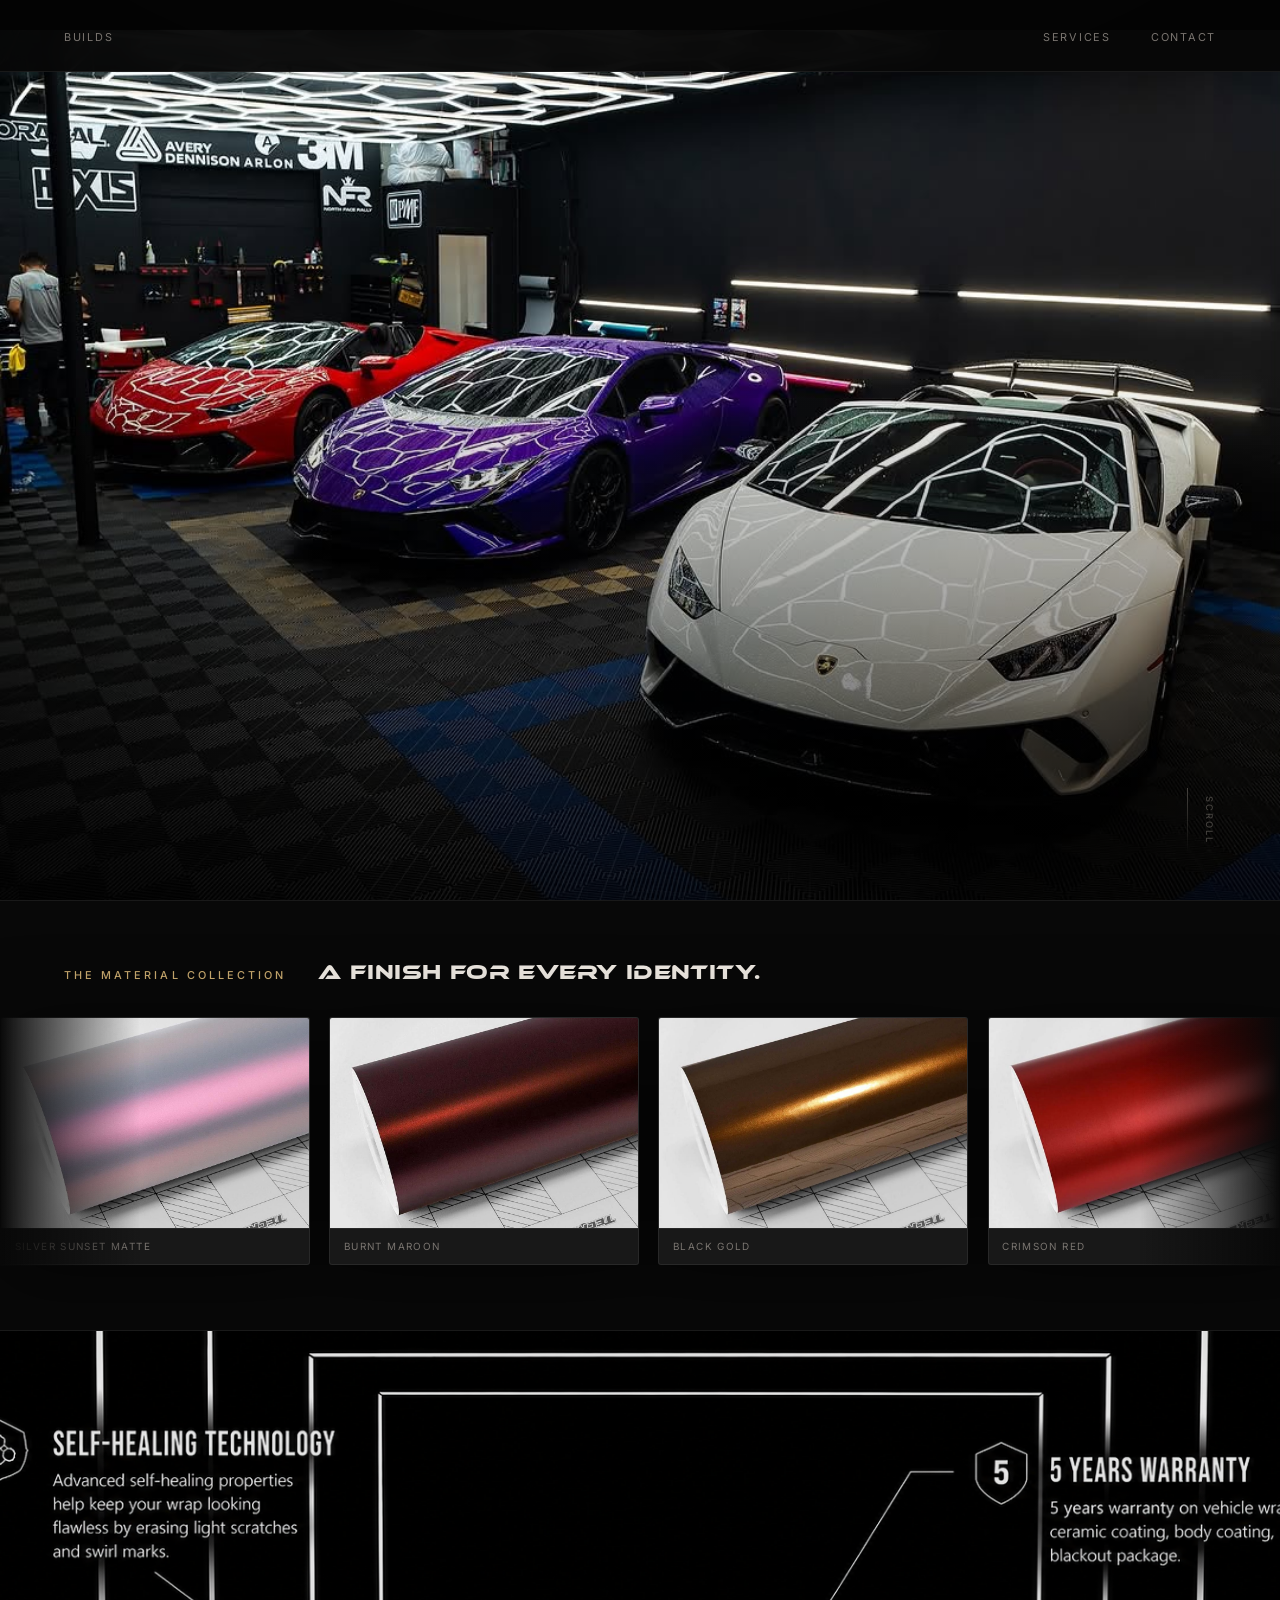
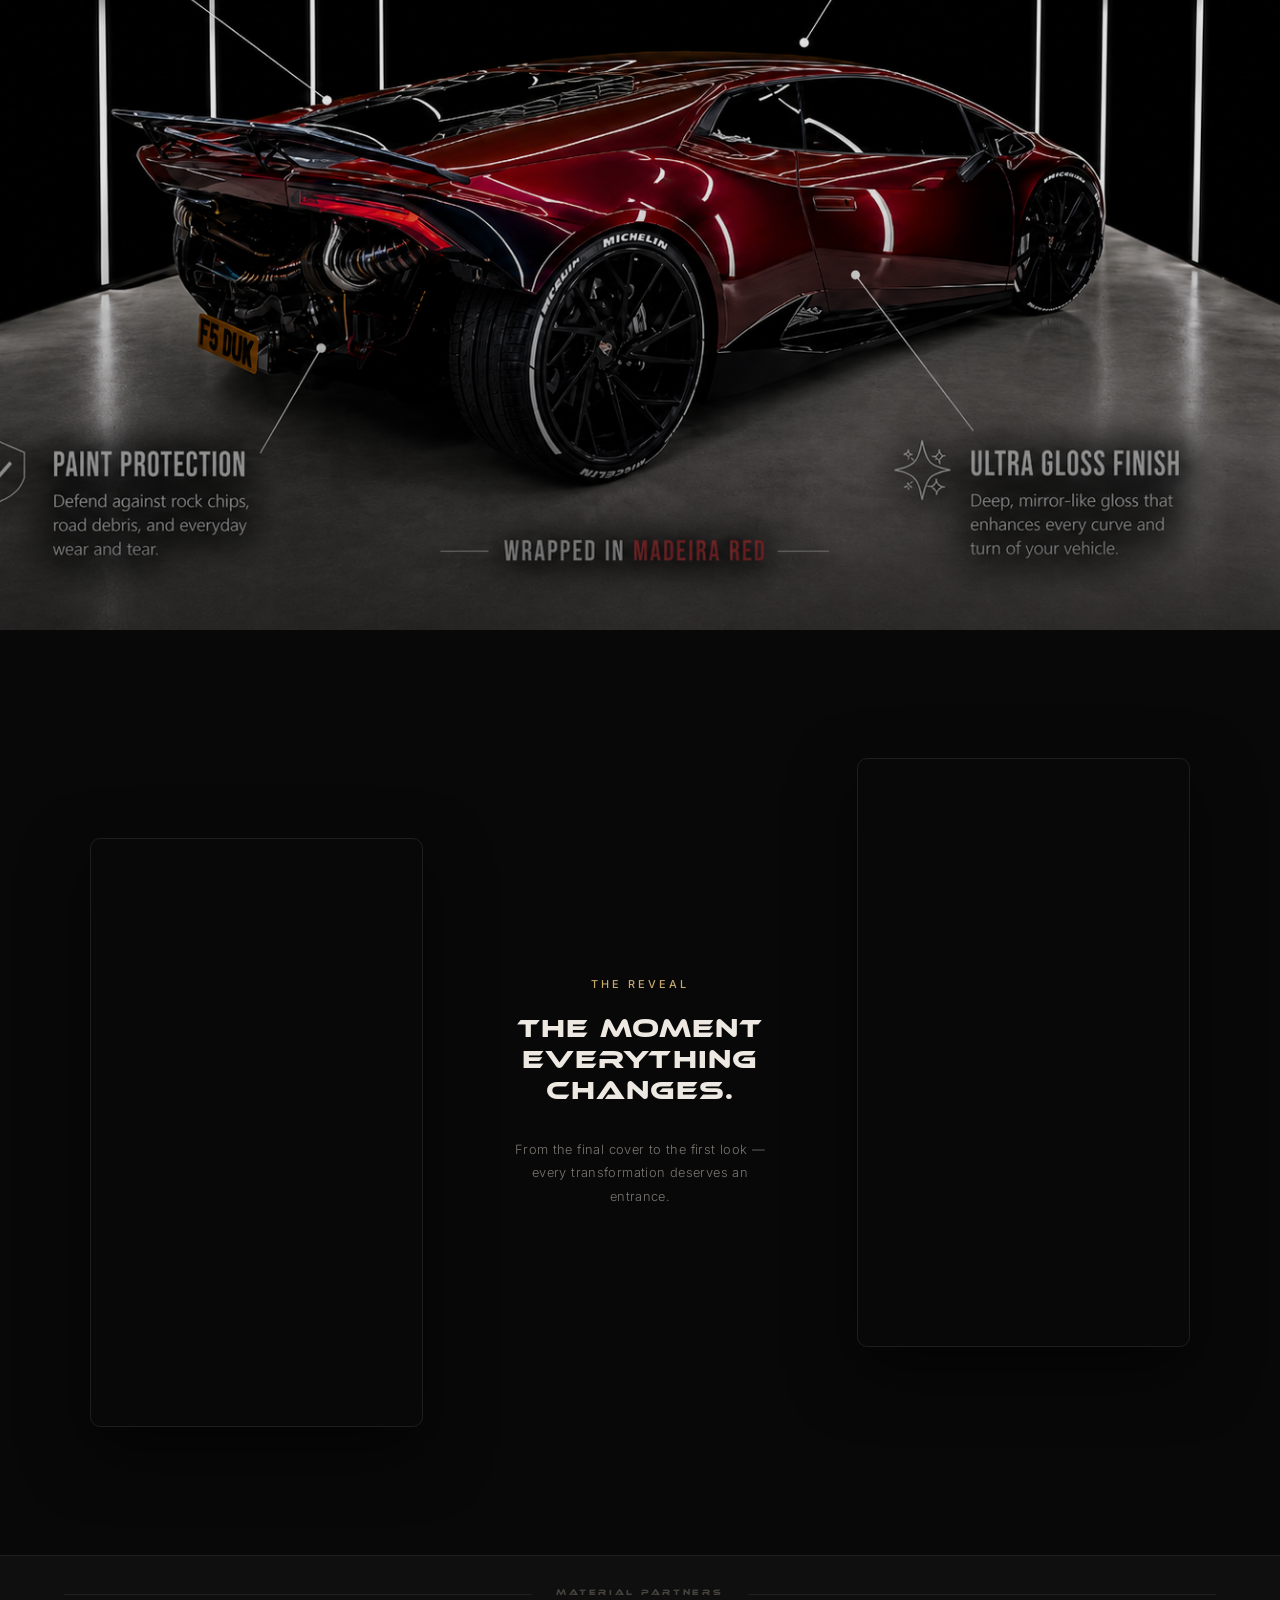
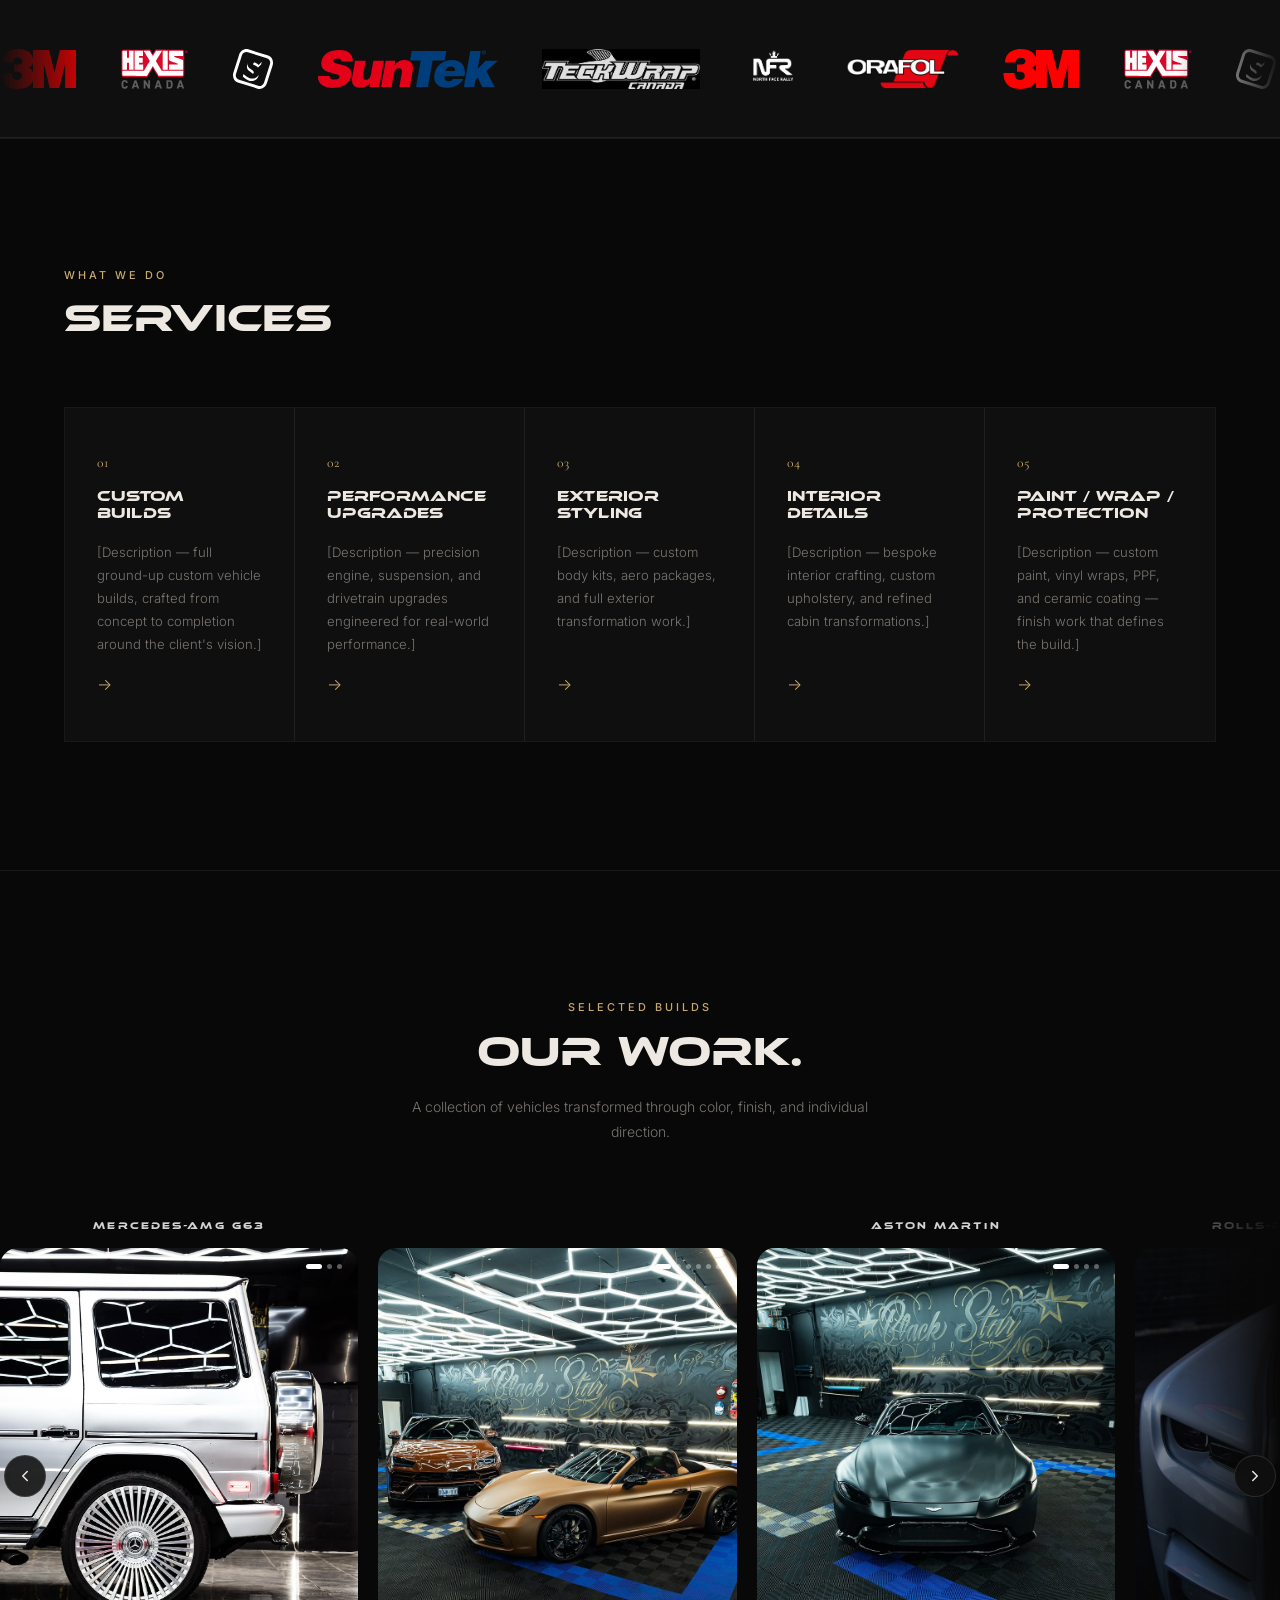
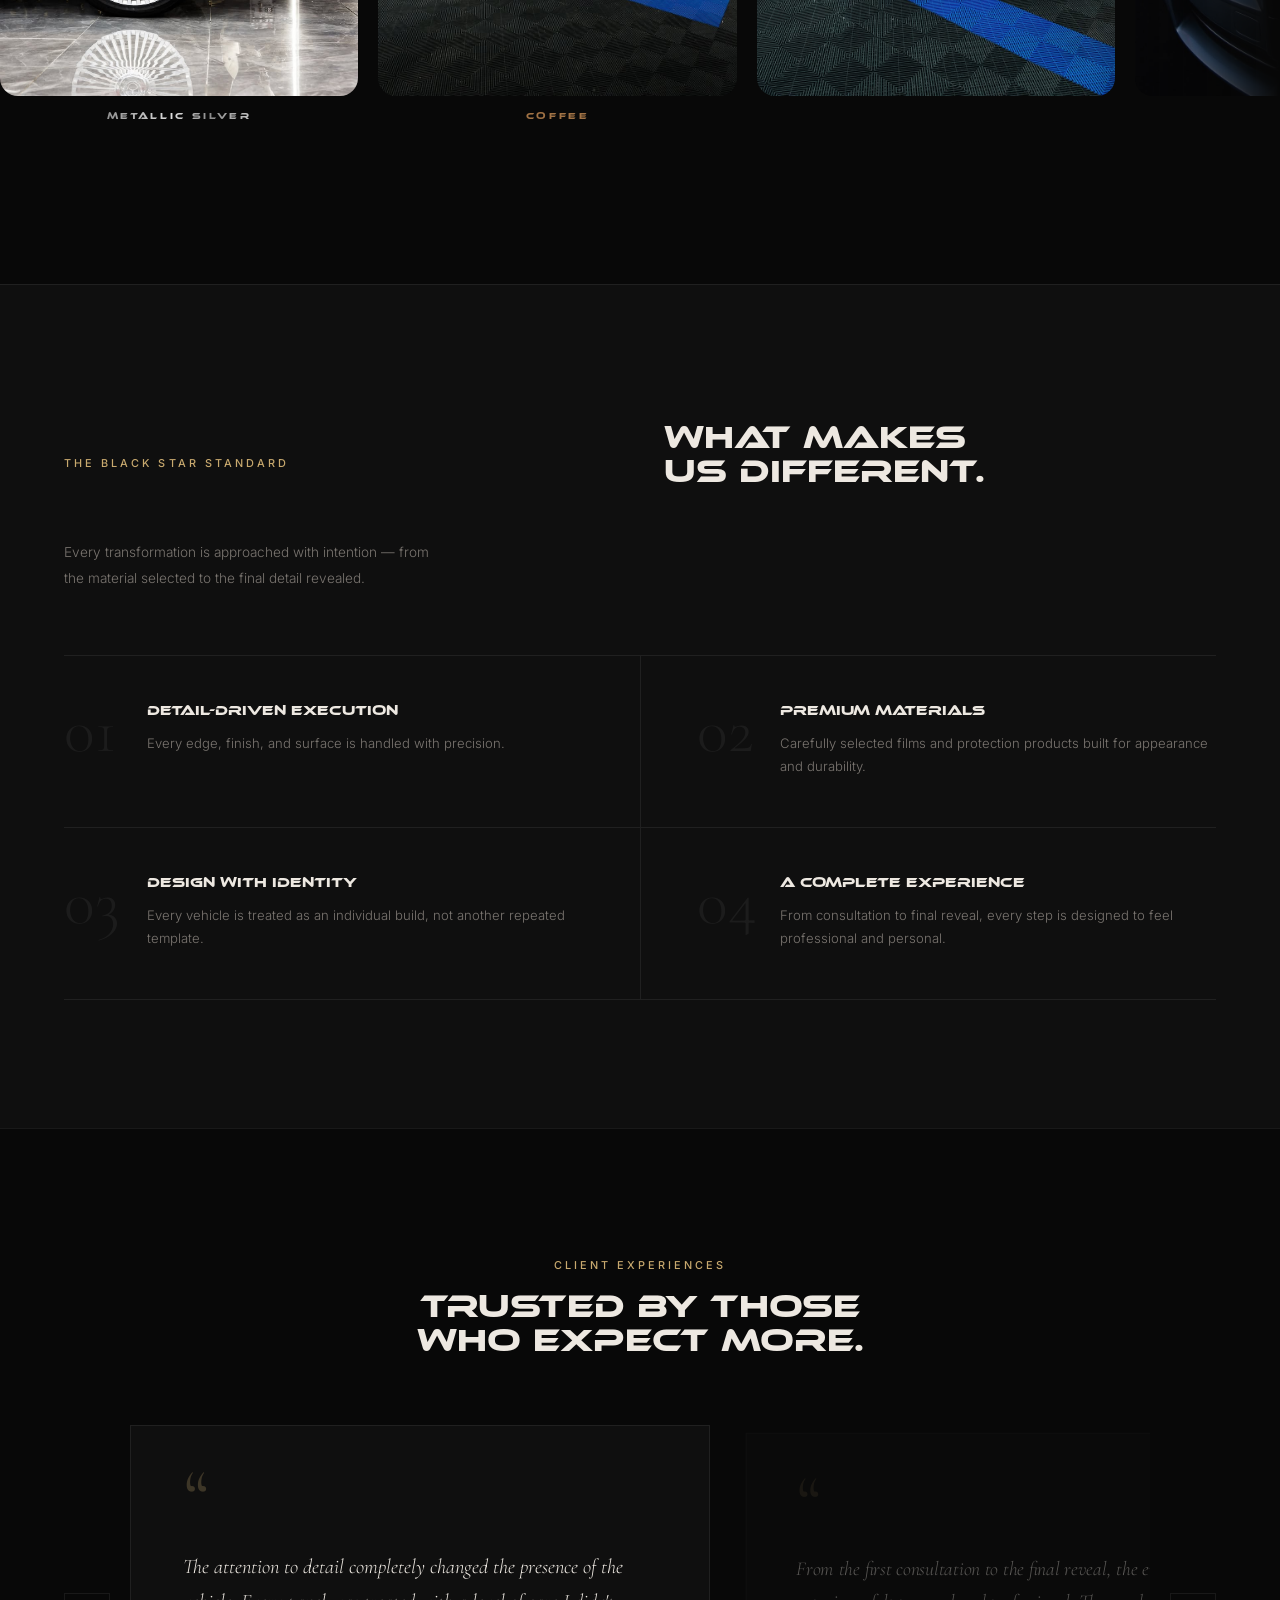
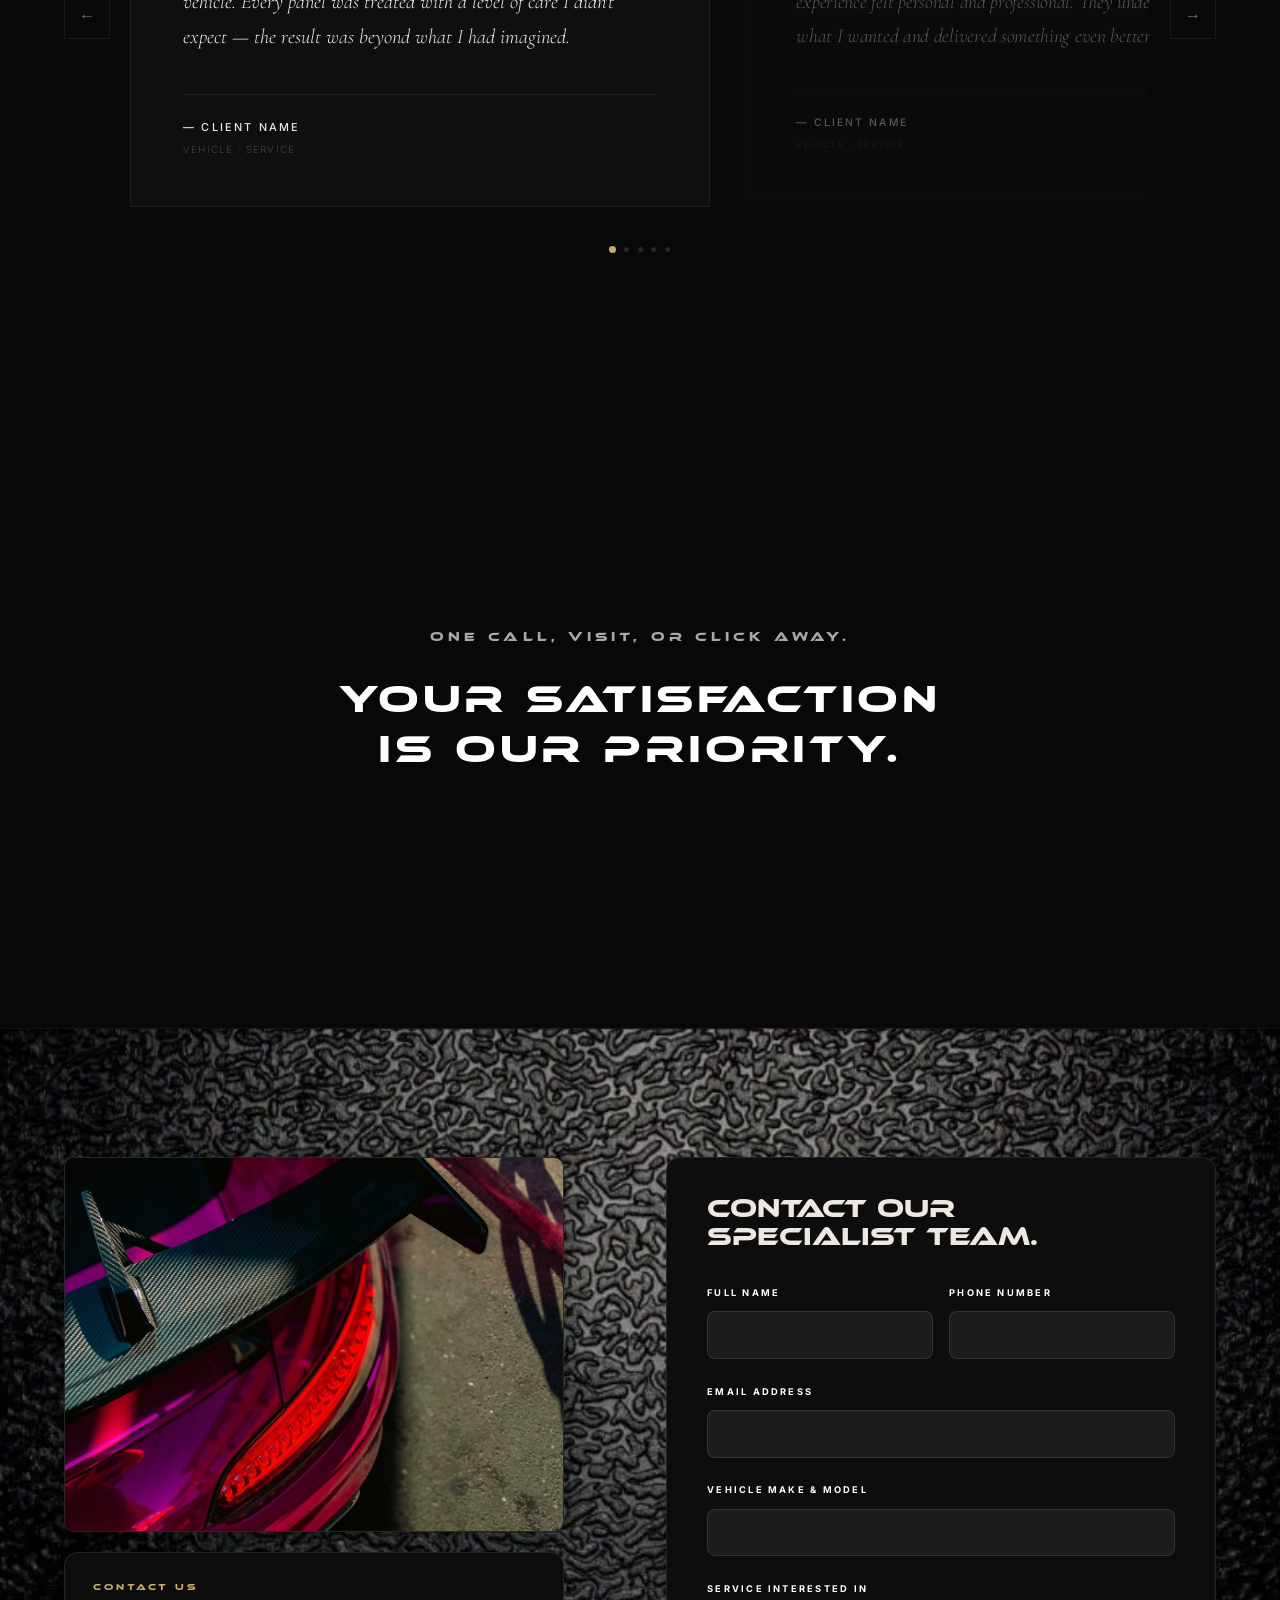
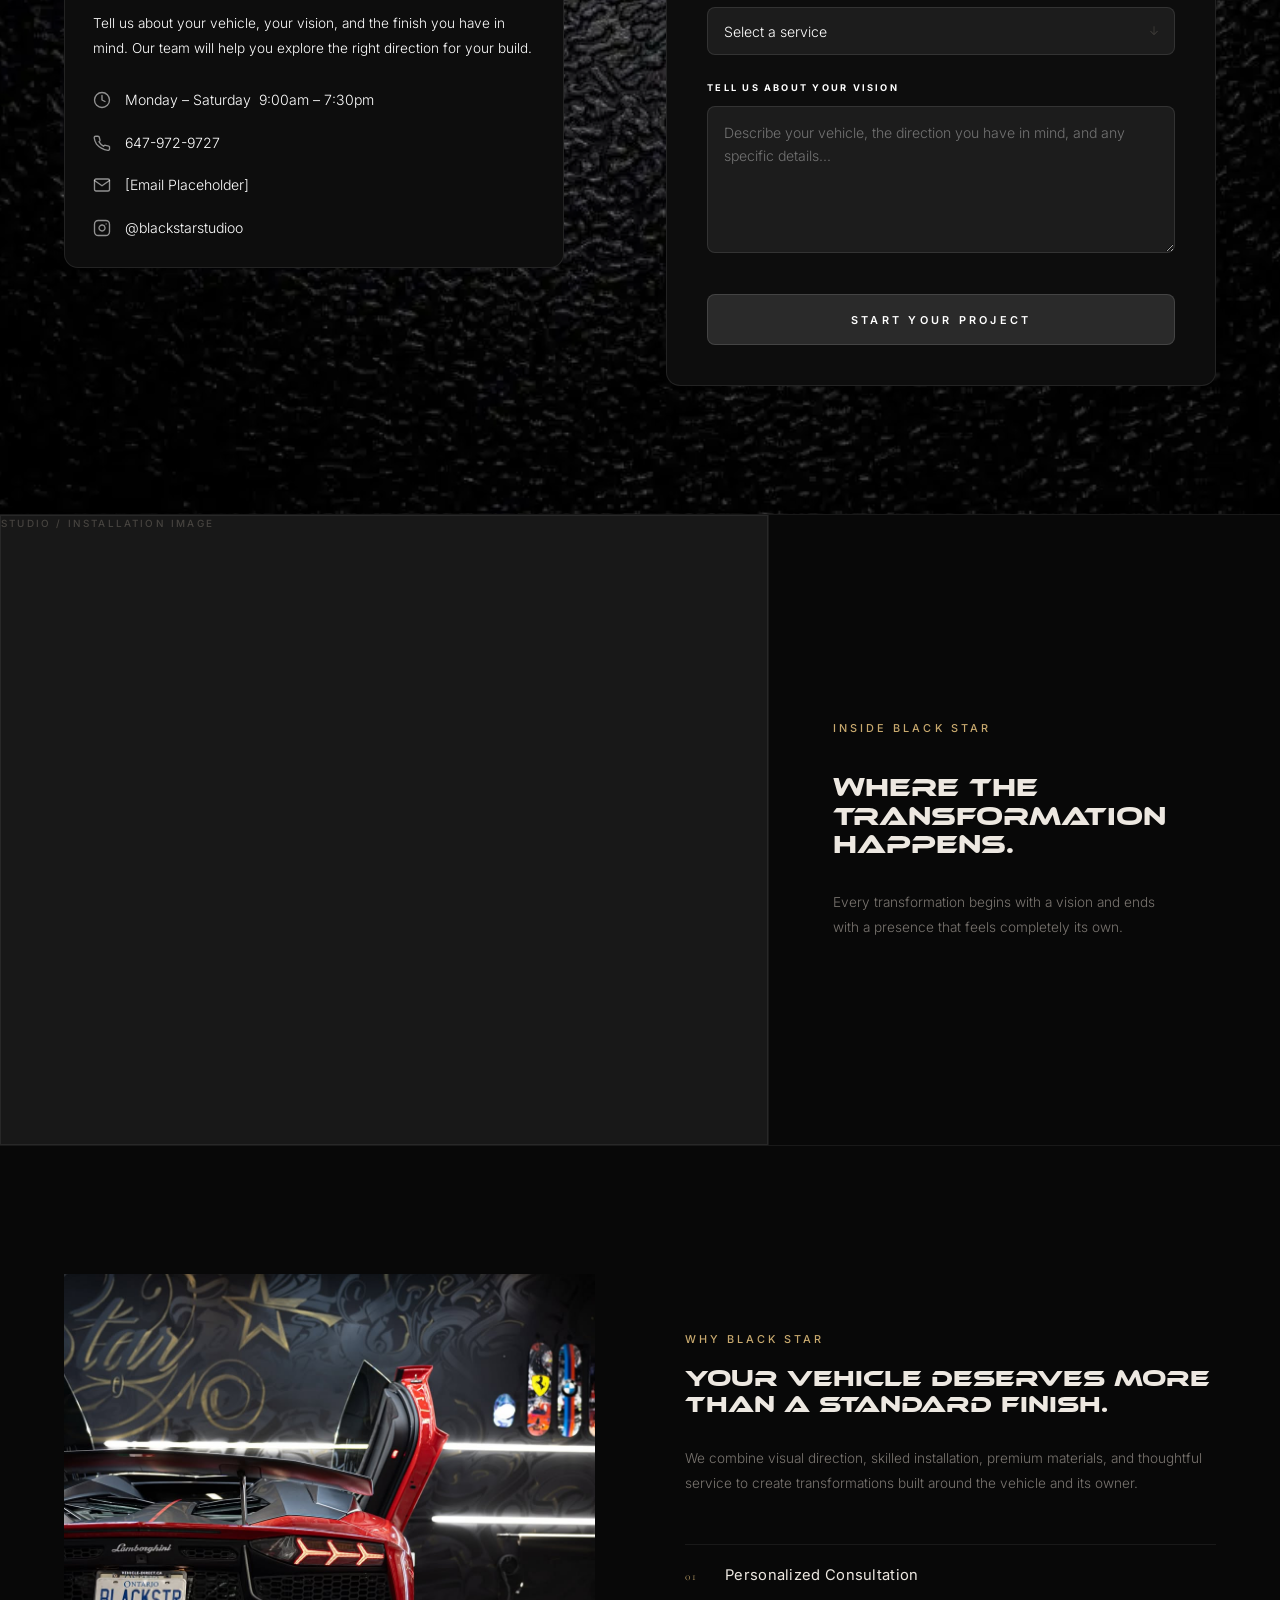
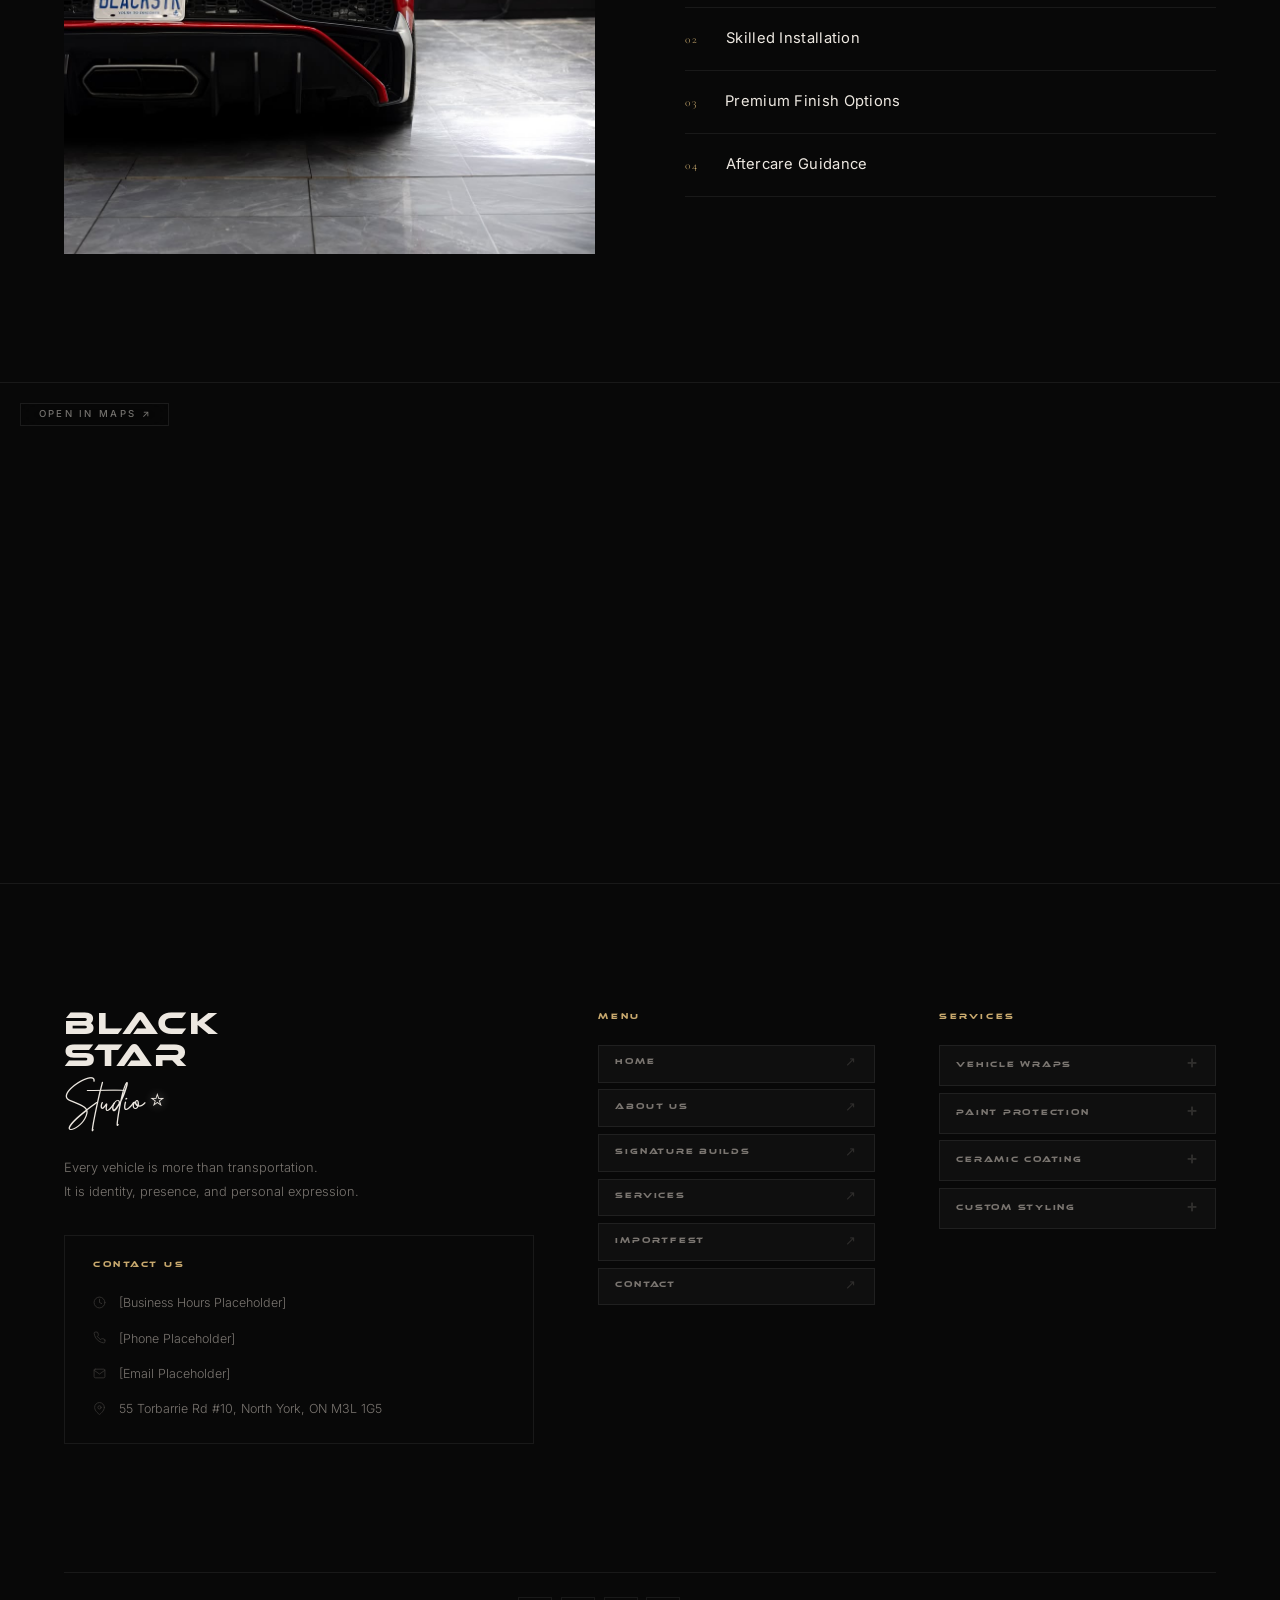
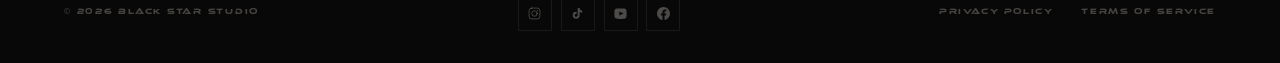
==== index.html @ 27673968 "intial commit" ====
<!DOCTYPE html>
<html lang="en">
<head>
  <meta charset="UTF-8">
  <meta name="viewport" content="width=device-width, initial-scale=1.0">
  <title>Black Star Studio</title>
  <link rel="preconnect" href="https://fonts.googleapis.com">
  <link rel="preconnect" href="https://fonts.gstatic.com" crossorigin>
  <link href="https://fonts.googleapis.com/css2?family=Cormorant+Garamond:ital,wght@0,300;0,400;0,600;1,300;1,400&family=Inter:wght@300;400;500&display=swap" rel="stylesheet">
  <link rel="stylesheet" href="css/main.css">
  <link rel="stylesheet" href="css/intro.css">
  <!-- GSAP — loaded before deferred scripts so it's available to intro.js -->
  <script src="https://cdnjs.cloudflare.com/ajax/libs/gsap/3.12.5/gsap.min.js" defer></script>
  <script src="js/intro.js" defer></script>
</head>
<body>

  <!-- ======================================================
       INTRO OVERLAY
       Rendered first; removed from DOM after animation ends.
       All timing lives in js/intro.js → TIMING object.
  ====================================================== -->
  <div id="intro" class="intro" aria-hidden="true">

    <div class="intro__logo">

      <!-- "BLACK" — wipes in first -->
      <div class="intro__row">
        <span class="iw iw--main" id="iw-black">BLACK</span>
      </div>

      <!-- "STAR" — more dramatic entrance -->
      <div class="intro__row">
        <span class="iw iw--main" id="iw-star">STAR</span>
      </div>

      <!-- "Studio" script + star icon -->
      <div class="intro__row intro__row--studio">
        <span class="iw iw--script" id="iw-studio">Studio</span>
        <!-- Star accent — pops in last with glow -->
        <span class="intro__star-icon" id="intro-star">&#9734;</span>
      </div>

    </div>

    <!-- Ambient center glow — fades in on logo completion -->
    <div class="intro__glow" id="intro-glow"></div>

    <!-- Decorative progress line along the bottom -->
    <div class="intro__bar" id="intro-bar"></div>

  </div>


  <!-- ======================================================
       NAV
  ====================================================== -->
  <nav class="nav" id="nav">

    <!-- Left: Builds -->
    <ul class="nav__links nav__links--left">
      <li><a href="#builds">Builds</a></li>
    </ul>

    <!-- Center: compact brand logo — revealed after intro exits -->
    <div class="nav__center-logo" id="nav-logo" aria-label="Black Star Studio">
      <span class="nav__logo-eth">BLACK</span>
      <span class="nav__logo-eth">STAR</span>
      <span class="nav__logo-script-row">
        <span class="nav__logo-script">Studio</span>
        <span class="nav__logo-star-icon">&#9734;</span>
      </span>
    </div>

    <!-- Right: Services + Contact + mobile toggle -->
    <div class="nav__right-group">
      <ul class="nav__links nav__links--right">
        <li><a href="#services">Services</a></li>
        <li><a href="#contact">Contact</a></li>
      </ul>
      <button class="nav__menu-btn" aria-label="Menu">
        <span></span><span></span>
      </button>
    </div>

  </nav>


  <!-- ======================================================
       SECTION 1 — HERO INTRO
  ====================================================== -->
  <section class="hero" id="hero">
    <div class="hero__content">
      <p class="hero__eyebrow">Black Star Studio</p>
      <h1 class="hero__title">From Factory Finish<br>To Signature Presence.</h1>
    </div>

    <div class="hero__scroll-indicator">
      <span>Scroll</span>
      <div class="hero__scroll-line"></div>
    </div>
  </section>


  <!-- ======================================================
       HERO VISUAL — Large cinematic image / reel
  ====================================================== -->


  <!-- ======================================================
       SECTION 2 — MATERIAL COLLECTION (infinite scroll banner)
  ====================================================== -->
  <section class="materials" id="materials">

    <div class="materials__header">
      <p class="section-label">The Material Collection</p>
      <h2 class="materials__title">A Finish For Every Identity.</h2>
    </div>

    <div class="materials__stage">
      <!-- Edge fades — images flow naturally in and out -->
      <div class="materials__fade materials__fade--l"></div>
      <div class="materials__fade materials__fade--r"></div>

      <div class="materials__track" id="materials-track">

        <!-- Set 1 — original -->
        <div class="materials__set">
          <div class="mat-card"><div class="mat-card__img"><img src="wrap(1).jpg"  alt="Silver Sunset Matte" loading="lazy"></div><p class="mat-card__name">Silver Sunset Matte</p></div>
          <div class="mat-card"><div class="mat-card__img"><img src="wrap(2).jpg"  alt="Burnt Maroon" loading="lazy"></div><p class="mat-card__name">Burnt Maroon</p></div>
          <div class="mat-card"><div class="mat-card__img"><img src="wrap(3).jpg"  alt="Black Gold" loading="lazy"></div><p class="mat-card__name">Black Gold</p></div>
          <div class="mat-card"><div class="mat-card__img"><img src="wrap(4).jpg"  alt="Crimson Red" loading="lazy"></div><p class="mat-card__name">Crimson Red</p></div>
          <div class="mat-card"><div class="mat-card__img"><img src="wrap(5).jpg"  alt="Wild Orange" loading="lazy"></div><p class="mat-card__name">Wild Orange</p></div>
          <div class="mat-card"><div class="mat-card__img"><img src="wrap(6).jpg"  alt="True Nardo Grey" loading="lazy"></div><p class="mat-card__name">True Nardo Grey</p></div>
          <div class="mat-card"><div class="mat-card__img"><img src="wrap(7).jpg"  alt="Rosaline Satin" loading="lazy"></div><p class="mat-card__name">Rosaline Satin</p></div>
          <div class="mat-card"><div class="mat-card__img"><img src="wrap(8).jpg"  alt="Military Green" loading="lazy"></div><p class="mat-card__name">Military Green</p></div>
          <div class="mat-card"><div class="mat-card__img"><img src="wrap(9).jpg"  alt="Purple Indigo Malachite" loading="lazy"></div><p class="mat-card__name">Purple Indigo Malachite</p></div>
          <div class="mat-card"><div class="mat-card__img"><img src="wrap(10).jpg" alt="Surf Blue" loading="lazy"></div><p class="mat-card__name">Surf Blue</p></div>
          <div class="mat-card"><div class="mat-card__img"><img src="wrap(11).jpg" alt="Teal Neon Lapis" loading="lazy"></div><p class="mat-card__name">Teal Neon Lapis</p></div>
        </div>

        <!-- Set 2 — duplicate for seamless loop (hidden on mobile) -->
        <div class="materials__set" aria-hidden="true">
          <div class="mat-card"><div class="mat-card__img"><img src="wrap(1).jpg"  alt="" loading="lazy"></div><p class="mat-card__name">Silver Sunset Matte</p></div>
          <div class="mat-card"><div class="mat-card__img"><img src="wrap(2).jpg"  alt="" loading="lazy"></div><p class="mat-card__name">Burnt Maroon</p></div>
          <div class="mat-card"><div class="mat-card__img"><img src="wrap(3).jpg"  alt="" loading="lazy"></div><p class="mat-card__name">Black Gold</p></div>
          <div class="mat-card"><div class="mat-card__img"><img src="wrap(4).jpg"  alt="" loading="lazy"></div><p class="mat-card__name">Crimson Red</p></div>
          <div class="mat-card"><div class="mat-card__img"><img src="wrap(5).jpg"  alt="" loading="lazy"></div><p class="mat-card__name">Wild Orange</p></div>
          <div class="mat-card"><div class="mat-card__img"><img src="wrap(6).jpg"  alt="" loading="lazy"></div><p class="mat-card__name">True Nardo Grey</p></div>
          <div class="mat-card"><div class="mat-card__img"><img src="wrap(7).jpg"  alt="" loading="lazy"></div><p class="mat-card__name">Rosaline Satin</p></div>
          <div class="mat-card"><div class="mat-card__img"><img src="wrap(8).jpg"  alt="" loading="lazy"></div><p class="mat-card__name">Military Green</p></div>
          <div class="mat-card"><div class="mat-card__img"><img src="wrap(9).jpg"  alt="" loading="lazy"></div><p class="mat-card__name">Purple Indigo Malachite</p></div>
          <div class="mat-card"><div class="mat-card__img"><img src="wrap(10).jpg" alt="" loading="lazy"></div><p class="mat-card__name">Surf Blue</p></div>
          <div class="mat-card"><div class="mat-card__img"><img src="wrap(11).jpg" alt="" loading="lazy"></div><p class="mat-card__name">Teal Neon Lapis</p></div>
        </div>

      </div>
    </div>

  </section>




  <!-- ======================================================
       SECTION 3 — FINISH TECHNOLOGY
  ====================================================== -->
  <section class="finish-tech" id="finish-tech">
    <div class="finish-tech__inner">

      <!-- Image side: Lamborghini PPF infographic -->
      <div class="finish-tech__visual">
        <div class="finish-tech__frame">
          <div class="finish-tech__spotlight"></div>
          <img
            src="last.png"
            alt="PPF and wrap protection technology breakdown"
            class="finish-tech__img"
          >
        </div>
      </div>


    </div>
  </section>


  <!-- ======================================================
       SECTION 4 — CINEMATIC REVEAL
  ====================================================== -->
  <section class="reveal" id="reveal">
    <div class="reveal__grid">

      <!-- Left video — sits slightly lower -->
      <div class="reveal__col reveal__col--left">
        <div class="reveal__video-wrap">
          <video class="reveal__video" muted loop playsinline preload="metadata">
            <source src="video(1).mp4" type="video/mp4">
          </video>
        </div>
      </div>

      <!-- Center editorial text -->
      <div class="reveal__col reveal__col--center">
        <div class="reveal__text">
          <p class="section-label reveal__label">The Reveal</p>
          <h2 class="reveal__heading">The Moment<br>Everything Changes.</h2>
          <p class="reveal__body">From the final cover to the first look — every transformation deserves an entrance.</p>
        </div>
      </div>

      <!-- Right video — sits slightly higher -->
      <div class="reveal__col reveal__col--right">
        <div class="reveal__video-wrap">
          <video class="reveal__video" muted loop playsinline preload="metadata">
            <source src="video(2).mp4" type="video/mp4">
          </video>
        </div>
      </div>

    </div>
  </section>


  <!-- ======================================================
       TRUSTED BRANDS BANNER
  ====================================================== -->
  <section class="brands" id="brands" aria-label="Trusted material partners">

    <div class="brands__label-bar">
      <span class="brands__label-rule" aria-hidden="true"></span>
      <p class="brands__label-text">MATERIAL PARTNERS</p>
      <span class="brands__label-rule" aria-hidden="true"></span>
    </div>

    <div class="brands__track-wrap">
      <div class="brands__track">

        <div class="brands__set">
          <div class="brands__item"><img src="Banner/3m-red.svg"               alt="3M"          class="brands__logo"></div>
          <div class="brands__item"><img src="Banner/HEXIS-Canada-logo.svg"    alt="HEXIS Canada"   class="brands__logo brands__logo--wide"></div>
          <div class="brands__item"><img src="Banner/stek-emblem-white.svg"    alt="STEK"           class="brands__logo brands__logo--square"></div>
          <div class="brands__item"><img src="Banner/suntek-logo.svg"          alt="SunTek"         class="brands__logo brands__logo--wide"></div>
          <div class="brands__item"><img src="Teckwrap.avif"                   alt="Teckwrap"       class="brands__logo brands__logo--wide brands__logo--multiply"></div>
          <div class="brands__item"><img src="tmp_i320r76.Avif"                alt="NFR"            class="brands__logo brands__logo--wide brands__logo--lg"></div>
          <div class="brands__item"><img src="orafol-logo.AVIF"                alt="Orafol"         class="brands__logo brands__logo--wide"></div>
        </div>

        <div class="brands__set" aria-hidden="true">
          <div class="brands__item"><img src="Banner/3m-red.svg"               alt="" class="brands__logo"></div>
          <div class="brands__item"><img src="Banner/HEXIS-Canada-logo.svg"    alt="" class="brands__logo brands__logo--wide"></div>
          <div class="brands__item"><img src="Banner/stek-emblem-white.svg"    alt="" class="brands__logo brands__logo--square"></div>
          <div class="brands__item"><img src="Banner/suntek-logo.svg"          alt="" class="brands__logo brands__logo--wide"></div>
          <div class="brands__item"><img src="Teckwrap.avif"                   alt="" class="brands__logo brands__logo--wide brands__logo--multiply"></div>
          <div class="brands__item"><img src="tmp_i320r76.Avif"                alt="" class="brands__logo brands__logo--wide brands__logo--lg"></div>
          <div class="brands__item"><img src="orafol-logo.AVIF"                alt="" class="brands__logo brands__logo--wide"></div>
        </div>

      </div>
    </div>

  </section>


  <!-- ======================================================
       SECTION 5 — SERVICES
  ====================================================== -->
  <section class="services" id="services">
    <div class="services__header">
      <p class="section-label">What We Do</p>
      <h2 class="services__title">Services</h2>
    </div>

    <div class="services__grid">

      <div class="service-card">
        <div class="service-card__number">01</div>
        <h3 class="service-card__title">Custom Builds</h3>
        <p class="service-card__desc">
          <!-- PLACEHOLDER -->
          [Description — full ground-up custom vehicle builds, crafted from concept to completion around the client's vision.]
        </p>
        <span class="service-card__arrow">→</span>
      </div>

      <div class="service-card">
        <div class="service-card__number">02</div>
        <h3 class="service-card__title">Performance Upgrades</h3>
        <p class="service-card__desc">
          <!-- PLACEHOLDER -->
          [Description — precision engine, suspension, and drivetrain upgrades engineered for real-world performance.]
        </p>
        <span class="service-card__arrow">→</span>
      </div>

      <div class="service-card">
        <div class="service-card__number">03</div>
        <h3 class="service-card__title">Exterior Styling</h3>
        <p class="service-card__desc">
          <!-- PLACEHOLDER -->
          [Description — custom body kits, aero packages, and full exterior transformation work.]
        </p>
        <span class="service-card__arrow">→</span>
      </div>

      <div class="service-card">
        <div class="service-card__number">04</div>
        <h3 class="service-card__title">Interior Details</h3>
        <p class="service-card__desc">
          <!-- PLACEHOLDER -->
          [Description — bespoke interior crafting, custom upholstery, and refined cabin transformations.]
        </p>
        <span class="service-card__arrow">→</span>
      </div>

      <div class="service-card">
        <div class="service-card__number">05</div>
        <h3 class="service-card__title">Paint / Wrap / Protection</h3>
        <p class="service-card__desc">
          <!-- PLACEHOLDER -->
          [Description — custom paint, vinyl wraps, PPF, and ceramic coating — finish work that defines the build.]
        </p>
        <span class="service-card__arrow">→</span>
      </div>

    </div>
  </section>


  <!-- ======================================================
       OUR WORK — Portfolio slider
  ====================================================== -->
  <section class="our-work" id="our-work">
    <div class="our-work__inner">

      <div class="our-work__header">
        <p class="section-label">SELECTED BUILDS</p>
        <h2 class="our-work__heading">OUR WORK.</h2>
        <p class="our-work__sub">A collection of vehicles transformed through color, finish, and individual direction.</p>
      </div>

      <div class="our-work__stage">
        <div class="our-work__track-wrap" id="ow-wrap">
          <div class="our-work__track" id="ow-track">
            <!-- Cards injected by js/main.js — BUILDS array -->
          </div>
        </div>
        <button class="our-work__btn our-work__btn--prev" id="ow-prev" aria-label="Previous build">
          <svg xmlns="http://www.w3.org/2000/svg" viewBox="0 0 24 24" fill="none" stroke="currentColor" stroke-width="2" stroke-linecap="round" stroke-linejoin="round"><polyline points="15 18 9 12 15 6"/></svg>
        </button>
        <button class="our-work__btn our-work__btn--next" id="ow-next" aria-label="Next build">
          <svg xmlns="http://www.w3.org/2000/svg" viewBox="0 0 24 24" fill="none" stroke="currentColor" stroke-width="2" stroke-linecap="round" stroke-linejoin="round"><polyline points="9 18 15 12 9 6"/></svg>
        </button>
      </div>

    </div>
  </section>


  <!-- ======================================================
       SECTION 7 — WHAT MAKES US DIFFERENT
  ====================================================== -->
  <section class="difference" id="difference">
    <div class="difference__inner">

      <div class="difference__header">
        <p class="section-label">The Black Star Standard</p>
        <h2 class="difference__heading">What Makes<br>Us Different.</h2>
        <p class="difference__intro">Every transformation is approached with intention — from the material selected to the final detail revealed.</p>
      </div>

      <div class="difference__grid">

        <div class="difference__item">
          <span class="difference__num">01</span>
          <div class="difference__body">
            <h3 class="difference__title">Detail-Driven Execution</h3>
            <p class="difference__desc">Every edge, finish, and surface is handled with precision.</p>
          </div>
        </div>

        <div class="difference__item">
          <span class="difference__num">02</span>
          <div class="difference__body">
            <h3 class="difference__title">Premium Materials</h3>
            <p class="difference__desc">Carefully selected films and protection products built for appearance and durability.</p>
          </div>
        </div>

        <div class="difference__item">
          <span class="difference__num">03</span>
          <div class="difference__body">
            <h3 class="difference__title">Design With Identity</h3>
            <p class="difference__desc">Every vehicle is treated as an individual build, not another repeated template.</p>
          </div>
        </div>

        <div class="difference__item">
          <span class="difference__num">04</span>
          <div class="difference__body">
            <h3 class="difference__title">A Complete Experience</h3>
            <p class="difference__desc">From consultation to final reveal, every step is designed to feel professional and personal.</p>
          </div>
        </div>

      </div>
    </div>
  </section>


  <!-- ======================================================
       SECTION 8 — CLIENT REVIEWS
  ====================================================== -->
  <section class="reviews" id="reviews">

    <div class="reviews__header">
      <p class="section-label">Client Experiences</p>
      <h2 class="reviews__heading">Trusted By Those<br>Who Expect More.</h2>
    </div>

    <div class="reviews__stage">
      <button class="reviews__arrow reviews__arrow--prev" id="reviews-prev" aria-label="Previous review">&#8592;</button>

      <div class="reviews__overflow" id="reviews-overflow">
        <div class="reviews__track" id="reviews-track">

          <article class="review-card">
            <span class="review-card__mark">&ldquo;</span>
            <p class="review-card__text">The attention to detail completely changed the presence of the vehicle. Every panel was treated with a level of care I didn't expect — the result was beyond what I had imagined.</p>
            <footer class="review-card__author">
              <span class="review-card__name">— CLIENT NAME</span>
              <span class="review-card__vehicle">Vehicle &middot; Service</span>
            </footer>
          </article>

          <article class="review-card">
            <span class="review-card__mark">&ldquo;</span>
            <p class="review-card__text">From the first consultation to the final reveal, the entire experience felt personal and professional. They understood exactly what I wanted and delivered something even better.</p>
            <footer class="review-card__author">
              <span class="review-card__name">— CLIENT NAME</span>
              <span class="review-card__vehicle">Vehicle &middot; Service</span>
            </footer>
          </article>

          <article class="review-card">
            <span class="review-card__mark">&ldquo;</span>
            <p class="review-card__text">The materials, the craftsmanship, the finish — everything was at a different level. You can feel the quality in every surface. This wasn't just a wrap, it was a transformation.</p>
            <footer class="review-card__author">
              <span class="review-card__name">— CLIENT NAME</span>
              <span class="review-card__vehicle">Vehicle &middot; Service</span>
            </footer>
          </article>

          <article class="review-card">
            <span class="review-card__mark">&ldquo;</span>
            <p class="review-card__text">I've had work done elsewhere before, but the Black Star experience was something else entirely. The process was smooth, the communication was clear, and the result speaks for itself.</p>
            <footer class="review-card__author">
              <span class="review-card__name">— CLIENT NAME</span>
              <span class="review-card__vehicle">Vehicle &middot; Service</span>
            </footer>
          </article>

          <article class="review-card">
            <span class="review-card__mark">&ldquo;</span>
            <p class="review-card__text">Every detail was considered. The finish they achieved elevated the vehicle into something I'm genuinely proud to drive. Worth every dollar — and worth the wait.</p>
            <footer class="review-card__author">
              <span class="review-card__name">— CLIENT NAME</span>
              <span class="review-card__vehicle">Vehicle &middot; Service</span>
            </footer>
          </article>

        </div>
      </div>

      <button class="reviews__arrow reviews__arrow--next" id="reviews-next" aria-label="Next review">&#8594;</button>
    </div>

    <div class="reviews__dots" id="reviews-dots" aria-hidden="true"></div>

  </section>


  <!-- ======================================================
       CINEMATIC BREAK — between reviews and contact
  ====================================================== -->
  <section class="cin-break" id="cin-break" aria-label="Black Star Studio commitment">
    <!-- Mobile: absolutely-positioned img avoids broken fixed-bg on iOS -->
    <div class="cin-break__bg-mobile" aria-hidden="true">
      <img src="Rolls_royce.jpg" alt="" class="cin-break__bg-img">
    </div>
    <div class="cin-break__overlay" aria-hidden="true"></div>
    <div class="cin-break__content">
      <p class="cin-break__sub">ONE CALL, VISIT, OR CLICK AWAY.</p>
      <p class="cin-break__headline">YOUR SATISFACTION<br>IS OUR PRIORITY.</p>
    </div>
  </section>


  <!-- ======================================================
       SECTION 9 — CONTACT
  ====================================================== -->
  <section class="contact" id="contact">
    <div class="contact__inner">

      <!-- LEFT: photo card + info box -->
      <div class="contact__info">
        <div class="contact__photo">
          <img src="Contact.jpg" alt="Black Star Studio build" class="contact__photo-img">
        </div>
        <div class="contact__info-box">
          <p class="contact__info-heading">CONTACT US</p>
          <p class="contact__intro">Tell us about your vehicle, your vision, and the finish you have in mind. Our team will help you explore the right direction for your build.</p>
          <div class="contact__details">

            <div class="contact__detail">
              <span class="contact__detail-icon" aria-hidden="true">
                <svg xmlns="http://www.w3.org/2000/svg" viewBox="0 0 24 24" fill="none" stroke="currentColor" stroke-width="1.8" stroke-linecap="round" stroke-linejoin="round"><circle cx="12" cy="12" r="10"/><polyline points="12 6 12 12 16 14"/></svg>
              </span>
              <span class="contact__detail-value">Monday – Saturday&nbsp;&nbsp;9:00am – 7:30pm</span>
            </div>

            <a href="tel:6479729727" class="contact__detail">
              <span class="contact__detail-icon" aria-hidden="true">
                <svg xmlns="http://www.w3.org/2000/svg" viewBox="0 0 24 24" fill="none" stroke="currentColor" stroke-width="1.8" stroke-linecap="round" stroke-linejoin="round"><path d="M22 16.92v3a2 2 0 0 1-2.18 2 19.79 19.79 0 0 1-8.63-3.07A19.5 19.5 0 0 1 4.69 13.5 19.79 19.79 0 0 1 1.58 5a2 2 0 0 1 1.95-2h3a2 2 0 0 1 2 1.72c.127.96.361 1.903.7 2.81a2 2 0 0 1-.45 2.11L7.91 10.27a16 16 0 0 0 6 6l.72-.72a2 2 0 0 1 2.11-.45c.907.339 1.85.573 2.81.7A2 2 0 0 1 22 17.92z"/></svg>
              </span>
              <span class="contact__detail-value">647-972-9727</span>
            </a>

            <a href="mailto:placeholder@blackstarstudio.com" class="contact__detail">
              <span class="contact__detail-icon" aria-hidden="true">
                <svg xmlns="http://www.w3.org/2000/svg" viewBox="0 0 24 24" fill="none" stroke="currentColor" stroke-width="1.8" stroke-linecap="round" stroke-linejoin="round"><path d="M4 4h16c1.1 0 2 .9 2 2v12c0 1.1-.9 2-2 2H4c-1.1 0-2-.9-2-2V6c0-1.1.9-2 2-2z"/><polyline points="22,6 12,13 2,6"/></svg>
              </span>
              <span class="contact__detail-value">[Email Placeholder]</span>
            </a>

            <a href="https://instagram.com/blackstarstudioo" target="_blank" rel="noopener noreferrer" class="contact__detail">
              <span class="contact__detail-icon" aria-hidden="true">
                <svg xmlns="http://www.w3.org/2000/svg" viewBox="0 0 24 24" fill="none" stroke="currentColor" stroke-width="1.8" stroke-linecap="round" stroke-linejoin="round"><rect x="2" y="2" width="20" height="20" rx="5" ry="5"/><path d="M16 11.37A4 4 0 1 1 12.63 8 4 4 0 0 1 16 11.37z"/><line x1="17.5" y1="6.5" x2="17.51" y2="6.5"/></svg>
              </span>
              <span class="contact__detail-value">@blackstarstudioo</span>
            </a>

          </div>
        </div>
      </div>

      <!-- RIGHT: heading above the form -->
      <div class="contact__form-wrap">
        <h2 class="contact__heading">Contact Our<br>Specialist Team.</h2>
        <form class="contact__form" id="contact-form" novalidate>

          <div class="form-row form-row--half">
            <div class="form-field">
              <label class="form-label" for="cf-name">Full Name</label>
              <input class="form-input" type="text" id="cf-name" name="name" autocomplete="name" required>
            </div>
            <div class="form-field">
              <label class="form-label" for="cf-phone">Phone Number</label>
              <input class="form-input" type="tel" id="cf-phone" name="phone" autocomplete="tel">
            </div>
          </div>

          <div class="form-field">
            <label class="form-label" for="cf-email">Email Address</label>
            <input class="form-input" type="email" id="cf-email" name="email" autocomplete="email" required>
          </div>

          <div class="form-field">
            <label class="form-label" for="cf-vehicle">Vehicle Make &amp; Model</label>
            <input class="form-input" type="text" id="cf-vehicle" name="vehicle">
          </div>

          <div class="form-field">
            <label class="form-label" for="cf-service">Service Interested In</label>
            <div class="form-select-wrap">
              <select class="form-input form-select" id="cf-service" name="service">
                <option value="" disabled selected>Select a service</option>
                <option value="wrap">Vehicle Wrap</option>
                <option value="ppf">Paint Protection Film</option>
                <option value="ceramic">Ceramic Coating</option>
                <option value="styling">Custom Styling</option>
                <option value="other">Other</option>
              </select>
            </div>
          </div>

          <div class="form-field">
            <label class="form-label" for="cf-vision">Tell Us About Your Vision</label>
            <textarea class="form-input form-textarea" id="cf-vision" name="vision" rows="5" placeholder="Describe your vehicle, the direction you have in mind, and any specific details..."></textarea>
          </div>

          <button type="submit" class="contact__submit">Start Your Project</button>

        </form>

        <div class="contact__success" id="contact-success">
          <span class="contact__success-icon">&#10003;</span>
          <p class="contact__success-heading">Message Received.</p>
          <p class="contact__success-body">Thank you for reaching out. A member of our team will be in touch shortly to discuss your build.</p>
        </div>
      </div>

    </div>
  </section>


  <!-- ======================================================
       SECTION 10 — STUDIO IMAGE (Where The Transformation Happens)
  ====================================================== -->
  <section class="studio-image" id="studio">
    <div class="studio-image__inner">

      <div class="studio-image__visual">
        <!--
          REPLACE with a real shop / installation / studio image:
          <img src="studio-shot.jpg" alt="Inside Black Star Studio">
        -->
        <div class="placeholder placeholder--large"><span>Studio / Installation Image</span></div>
      </div>

      <div class="studio-image__content">
        <p class="section-label">Inside Black Star</p>
        <h2 class="studio-image__heading">Where The<br>Transformation Happens.</h2>
        <p class="studio-image__body">Every transformation begins with a vision and ends with a presence that feels completely its own.</p>
      </div>

    </div>
  </section>


  <!-- ======================================================
       SECTION 11 — WHY CHOOSE BLACK STAR
  ====================================================== -->
  <section class="why-bss" id="why-bss">
    <div class="why-bss__inner">

      <div class="why-bss__visual">
        <div class="why-bss__img-wrap">
          <img src="whyblackstar.jpg" alt="Black Star Studio craftsmanship">
        </div>
      </div>

      <div class="why-bss__content">
        <p class="section-label">Why Black Star</p>
        <h2 class="why-bss__heading">Your Vehicle Deserves More Than a Standard Finish.</h2>
        <p class="why-bss__intro">We combine visual direction, skilled installation, premium materials, and thoughtful service to create transformations built around the vehicle and its owner.</p>
        <div class="why-bss__points">
          <div class="why-bss__point">
            <span class="why-bss__point-num">01</span>
            <span class="why-bss__point-text">Personalized Consultation</span>
          </div>
          <div class="why-bss__point">
            <span class="why-bss__point-num">02</span>
            <span class="why-bss__point-text">Skilled Installation</span>
          </div>
          <div class="why-bss__point">
            <span class="why-bss__point-num">03</span>
            <span class="why-bss__point-text">Premium Finish Options</span>
          </div>
          <div class="why-bss__point">
            <span class="why-bss__point-num">04</span>
            <span class="why-bss__point-text">Aftercare Guidance</span>
          </div>
        </div>
      </div>

    </div>
  </section>


  <!-- ======================================================
       GOOGLE MAPS
       Replace MAP_CONFIG in js/main.js with the real address
       and coordinates once confirmed.
  ====================================================== -->
  <section class="gmap" id="map" aria-label="Studio location map">
    <div class="gmap__container">
      <a
        class="gmap__open-btn"
        id="gmap-open-btn"
        href="#"
        target="_blank"
        rel="noopener noreferrer"
        aria-label="Open Black Star Studio in Google Maps"
      >OPEN IN MAPS &#8599;</a>
      <iframe
        id="gmap-iframe"
        class="gmap__iframe"
        src="about:blank"
        style="border:0;"
        allowfullscreen
        loading="lazy"
        referrerpolicy="no-referrer-when-downgrade"
        title="Black Star Studio on Google Maps"
      ></iframe>
    </div>
  </section>


  <!-- ======================================================
       FOOTER
  ====================================================== -->
  <footer class="footer" id="footer">
    <div class="footer__inner">

      <!-- ── THREE-COLUMN MAIN AREA ─────────────────────── -->
      <div class="footer__columns">

        <!-- LEFT: Brand + Contact -->
        <div class="footer__col footer__col--brand">

          <div class="footer__logo-block">
            <span class="footer__logo-eth">BLACK</span>
            <span class="footer__logo-eth">STAR</span>
            <div class="footer__logo-script-row">
              <span class="footer__logo-script">Studio</span>
              <span class="footer__logo-star">&#9734;</span>
            </div>
          </div>

          <p class="footer__brand-stmt">Every vehicle is more than transportation.<br>It is identity, presence, and personal expression.</p>

          <div class="footer__contact-panel">
            <p class="footer__contact-heading">CONTACT US</p>
            <ul class="footer__contact-list">
              <li class="footer__contact-item">
                <span class="footer__contact-icon" aria-hidden="true"><svg viewBox="0 0 24 24" fill="none" stroke="currentColor" stroke-width="1.5" stroke-linecap="round"><circle cx="12" cy="12" r="10"/><polyline points="12 6 12 12 16 14"/></svg></span>
                <span>[Business Hours Placeholder]</span>
              </li>
              <li class="footer__contact-item">
                <span class="footer__contact-icon" aria-hidden="true"><svg viewBox="0 0 24 24" fill="none" stroke="currentColor" stroke-width="1.5" stroke-linecap="round"><path d="M22 16.92v3a2 2 0 0 1-2.18 2 19.79 19.79 0 0 1-8.63-3.07 19.5 19.5 0 0 1-6-6 19.79 19.79 0 0 1-3.07-8.67A2 2 0 0 1 4.11 2h3a2 2 0 0 1 2 1.72c.127.96.361 1.903.7 2.81a2 2 0 0 1-.45 2.11L8.09 9.91a16 16 0 0 0 6 6l1.27-1.27a2 2 0 0 1 2.11-.45c.907.339 1.85.573 2.81.7A2 2 0 0 1 22 16.92z"/></svg></span>
                <a href="tel:placeholder">[Phone Placeholder]</a>
              </li>
              <li class="footer__contact-item">
                <span class="footer__contact-icon" aria-hidden="true"><svg viewBox="0 0 24 24" fill="none" stroke="currentColor" stroke-width="1.5" stroke-linecap="round"><path d="M4 4h16c1.1 0 2 .9 2 2v12c0 1.1-.9 2-2 2H4c-1.1 0-2-.9-2-2V6c0-1.1.9-2 2-2z"/><polyline points="22,6 12,13 2,6"/></svg></span>
                <a href="mailto:placeholder@blackstarstudio.com">[Email Placeholder]</a>
              </li>
              <li class="footer__contact-item">
                <span class="footer__contact-icon" aria-hidden="true"><svg viewBox="0 0 24 24" fill="none" stroke="currentColor" stroke-width="1.5" stroke-linecap="round"><path d="M21 10c0 7-9 13-9 13s-9-6-9-13a9 9 0 0 1 18 0z"/><circle cx="12" cy="10" r="3"/></svg></span>
                <span>55 Torbarrie Rd #10, North York, ON M3L 1G5</span>
              </li>
            </ul>
          </div>

        </div>

        <!-- CENTER: Menu -->
        <div class="footer__col footer__col--menu">
          <p class="footer__col-heading">MENU</p>
          <nav class="footer__nav" aria-label="Footer navigation">
            <a href="#" class="footer__nav-btn"><span>HOME</span><span class="footer__nav-btn-arrow" aria-hidden="true">&#8599;</span></a>
            <a href="#" class="footer__nav-btn"><span>ABOUT US</span><span class="footer__nav-btn-arrow" aria-hidden="true">&#8599;</span></a>
            <a href="#builds" class="footer__nav-btn"><span>SIGNATURE BUILDS</span><span class="footer__nav-btn-arrow" aria-hidden="true">&#8599;</span></a>
            <a href="#services" class="footer__nav-btn"><span>SERVICES</span><span class="footer__nav-btn-arrow" aria-hidden="true">&#8599;</span></a>
            <a href="#" class="footer__nav-btn"><span>IMPORTFEST</span><span class="footer__nav-btn-arrow" aria-hidden="true">&#8599;</span></a>
            <a href="#contact" class="footer__nav-btn"><span>CONTACT</span><span class="footer__nav-btn-arrow" aria-hidden="true">&#8599;</span></a>
          </nav>
        </div>

        <!-- RIGHT: Services -->
        <div class="footer__col footer__col--services">
          <p class="footer__col-heading">SERVICES</p>
          <div class="footer__service-list">

            <div class="footer__service-item">
              <button class="footer__service-btn" aria-expanded="false">
                <span>VEHICLE WRAPS</span>
                <span class="footer__service-plus" aria-hidden="true">+</span>
              </button>
              <div class="footer__service-desc">Full and partial colour change wraps using premium cast and calendered vinyl films.</div>
            </div>

            <div class="footer__service-item">
              <button class="footer__service-btn" aria-expanded="false">
                <span>PAINT PROTECTION</span>
                <span class="footer__service-plus" aria-hidden="true">+</span>
              </button>
              <div class="footer__service-desc">PPF installations that shield your paint from chips, scratches, and UV degradation.</div>
            </div>

            <div class="footer__service-item">
              <button class="footer__service-btn" aria-expanded="false">
                <span>CERAMIC COATING</span>
                <span class="footer__service-plus" aria-hidden="true">+</span>
              </button>
              <div class="footer__service-desc">Professional-grade ceramic coatings for long-term hydrophobic gloss protection.</div>
            </div>

            <div class="footer__service-item">
              <button class="footer__service-btn" aria-expanded="false">
                <span>CUSTOM STYLING</span>
                <span class="footer__service-plus" aria-hidden="true">+</span>
              </button>
              <div class="footer__service-desc">Bespoke design work — from concept to execution — built around your vehicle.</div>
            </div>

          </div>
        </div>

      </div><!-- /footer__columns -->

      <!-- ── BOTTOM BAR ──────────────────────────────────── -->
      <div class="footer__bottom">
        <p class="footer__copyright">&copy; 2026 BLACK STAR STUDIO</p>
        <div class="footer__socials">
          <a href="#" class="footer__social" aria-label="Instagram">
            <svg viewBox="0 0 24 24" fill="none" stroke="currentColor" stroke-width="1.5" stroke-linecap="round" stroke-linejoin="round"><rect x="2" y="2" width="20" height="20" rx="5"/><circle cx="12" cy="12" r="5"/><circle cx="17.5" cy="6.5" r="1" fill="currentColor" stroke="none"/></svg>
          </a>
          <a href="#" class="footer__social" aria-label="TikTok">
            <svg viewBox="0 0 24 24" fill="currentColor"><path d="M19.59 6.69a4.83 4.83 0 0 1-3.77-4.25V2h-3.45v13.67a2.89 2.89 0 0 1-2.88 2.5 2.89 2.89 0 0 1-2.89-2.89 2.89 2.89 0 0 1 2.89-2.89c.28 0 .54.04.79.1V9.01a6.34 6.34 0 0 0-.79-.05 6.34 6.34 0 0 0-6.34 6.34 6.34 6.34 0 0 0 6.34 6.34 6.34 6.34 0 0 0 6.33-6.34V8.97a8.27 8.27 0 0 0 4.83 1.55V7.07a4.85 4.85 0 0 1-1.06-.38z"/></svg>
          </a>
          <a href="#" class="footer__social" aria-label="YouTube">
            <svg viewBox="0 0 24 24" fill="currentColor"><path d="M23 7s-.3-2-1.2-2.8C20.7 3 19.4 3 18.8 2.9 16.5 2.7 12 2.7 12 2.7s-4.5 0-6.8.2c-.6.1-1.9.1-3 1.3C1.3 5 1 7 1 7S.7 9.1.7 11.3v2c0 2.2.3 4.3.3 4.3s.3 2 1.2 2.8c1.1 1.2 2.6 1.1 3.3 1.2C7.4 21.9 12 22 12 22s4.5 0 6.8-.4c.6-.1 1.9-.1 3-1.3.9-.8 1.2-2.8 1.2-2.8S23.3 15.5 23.3 13.3v-2C23.3 9.1 23 7 23 7zM9.7 15.5V8.4l8.1 3.6-8.1 3.5z"/></svg>
          </a>
          <a href="#" class="footer__social" aria-label="Facebook">
            <svg viewBox="0 0 24 24" fill="currentColor"><path d="M24 12.1C24 5.4 18.6 0 12 0S0 5.4 0 12.1c0 6 4.4 11 10.1 11.9v-8.4H7.1v-3.5h3V9.4c0-3 1.8-4.7 4.5-4.7 1.3 0 2.7.2 2.7.2v3h-1.5c-1.5 0-1.9.9-1.9 1.9v2.2h3.3l-.5 3.5h-2.8V24C19.6 23.1 24 18.1 24 12.1z"/></svg>
          </a>
        </div>
        <div class="footer__legal">
          <a href="#">PRIVACY POLICY</a>
          <a href="#">TERMS OF SERVICE</a>
        </div>
      </div>

    </div>
  </footer>

  <script src="js/main.js" defer></script>
</body>
</html>
---- css/main.css ----
/* ============================================================
   BLACK STAR STUDIO — MAIN STYLESHEET
   ============================================================
   Sections:
   1.  Variables & Design Tokens
   2.  Reset
   3.  Utilities
   4.  Navigation
   5.  Hero Intro
   6.  Hero Visual
   7.  Signature Build
   8.  Services
   9.  Footer
   10. Scroll Animations
   11. Responsive
   ============================================================ */


/* ============================================================
   1. VARIABLES & DESIGN TOKENS
   ============================================================ */
:root {
  /* Colors */
  --black:        #080808;
  --surface-1:    #0f0f0f;
  --surface-2:    #181818;
  --surface-3:    #222222;

  --border:       rgba(255, 255, 255, 0.07);
  --border-light: rgba(255, 255, 255, 0.12);

  --text-primary:   #ede8e1;
  --text-secondary: #7a7570;
  --text-muted:     #46433f;

  --gold:       #c8a96e;
  --gold-light: #d9bc88;
  --gold-dim:   rgba(200, 169, 110, 0.15);

  /* Typography */
  --font-display: 'Ethnocentric', sans-serif;
  --font-ui:      'Inter', sans-serif;

  /* Spacing scale */
  --space-xs:  0.5rem;
  --space-sm:  1rem;
  --space-md:  2rem;
  --space-lg:  4rem;
  --space-xl:  8rem;
  --space-2xl: 12rem;

  /* Layout */
  --nav-h:    72px;
  --max-w:    1440px;
  --gutter:   clamp(1.5rem, 5vw, 5rem);

  /* Easing */
  --ease-out:    cubic-bezier(0.16, 1, 0.3, 1);
  --ease-inout:  cubic-bezier(0.76, 0, 0.24, 1);
}


/* ============================================================
   2. RESET
   ============================================================ */
*, *::before, *::after {
  box-sizing: border-box;
  margin: 0;
  padding: 0;
}

html {
  scroll-behavior: smooth;
  font-size: 16px;
}

body {
  background-color: var(--black);
  color: var(--text-primary);
  font-family: var(--font-ui);
  font-weight: 300;
  line-height: 1.6;
  -webkit-font-smoothing: antialiased;
  -moz-osx-font-smoothing: grayscale;
  overflow-x: hidden;
}

img, video {
  display: block;
  width: 100%;
  height: 100%;
  object-fit: cover;
}

a {
  color: inherit;
  text-decoration: none;
}

ul {
  list-style: none;
}

button {
  background: none;
  border: none;
  cursor: pointer;
  color: inherit;
}


/* ============================================================
   3. UTILITIES
   ============================================================ */

/* Section label — small uppercase eyebrow text */
.section-label {
  font-family: var(--font-ui);
  font-size: 0.68rem;
  font-weight: 500;
  letter-spacing: 0.28em;
  text-transform: uppercase;
  color: var(--gold);
  margin-bottom: 1.25rem;
  display: block;
}

/* Placeholder blocks — swap out for real media later */
.placeholder {
  background: var(--surface-2);
  border: 1px solid var(--border);
  display: flex;
  align-items: center;
  justify-content: center;
  color: var(--text-muted);
  font-family: var(--font-ui);
  font-size: 0.62rem;
  font-weight: 500;
  letter-spacing: 0.22em;
  text-transform: uppercase;
  user-select: none;
}

.placeholder--hero  { height: 85vh; width: 100%; }
.placeholder--large { height: 100%; min-height: 540px; width: 100%; }
.placeholder--small { height: 180px; width: 100%; }


/* ============================================================
   4. NAVIGATION
   ============================================================ */
.nav {
  position: fixed;
  top: 0;
  left: 0;
  right: 0;
  z-index: 100;
  height: var(--nav-h);
  display: grid;
  grid-template-columns: 1fr auto 1fr;
  align-items: center;
  padding: 0 var(--gutter);
  background: rgba(8, 8, 8, 0.96);
  backdrop-filter: blur(12px);
  -webkit-backdrop-filter: blur(12px);
  border-bottom: 1px solid var(--border);
}

/* Left links */
.nav__links--left {
  display: flex;
  align-items: center;
  gap: 2.5rem;
  justify-content: flex-start;
  list-style: none;
}

/* Right group: links + mobile button */
.nav__right-group {
  display: flex;
  align-items: center;
  justify-content: flex-end;
  gap: 2.5rem;
}

.nav__links--right {
  display: flex;
  align-items: center;
  gap: 2.5rem;
  list-style: none;
}

.nav__links--left a,
.nav__links--right a {
  font-size: 0.68rem;
  font-weight: 400;
  letter-spacing: 0.16em;
  text-transform: uppercase;
  color: var(--text-secondary);
  transition: color 0.2s;
  position: relative;
}

.nav__links--left a::after,
.nav__links--right a::after {
  content: '';
  position: absolute;
  left: 0;
  bottom: -3px;
  width: 0;
  height: 1px;
  background: var(--gold);
  transition: width 0.3s var(--ease-out);
}

.nav__links--left a:hover,
.nav__links--right a:hover {
  color: var(--text-primary);
}

.nav__links--left a:hover::after,
.nav__links--right a:hover::after {
  width: 100%;
}

/* ---- Center logo ----------------------------------------- */
.nav__center-logo {
  display: flex;
  flex-direction: column;
  align-items: center;
  line-height: 1;
  user-select: none;
  /* hidden until intro exits */
  opacity: 0;
  transition: opacity 0.9s var(--ease-out);
}

.nav__center-logo.revealed {
  opacity: 1;
}

.nav__logo-eth {
  font-family: 'Ethnocentric', sans-serif;
  font-size: 0.58rem;
  font-weight: 400;
  letter-spacing: 0.06em;
  color: #ffffff;
  display: block;
  line-height: 1.2;
  text-transform: uppercase;
}

.nav__logo-script-row {
  display: flex;
  align-items: center;
  gap: 0.12em;
  margin-top: 0.05em;
}

.nav__logo-script {
  font-family: 'BrittanySignature', cursive;
  font-size: 0.68rem;
  color: #ffffff;
  line-height: 1;
  padding-top: 0.18em;
  padding-bottom: 0.18em;
}

.nav__logo-star-icon {
  font-size: 0.38rem;
  color: #ffffff;
  line-height: 1;
  margin-bottom: 0.1em;
  filter:
    drop-shadow(0 0 3px rgba(255, 255, 255, 0.9))
    drop-shadow(0 0 8px rgba(255, 255, 255, 0.4));
}

/* Mobile menu button (hidden on desktop) */
.nav__menu-btn {
  display: none;
  flex-direction: column;
  gap: 5px;
  padding: 4px;
}

.nav__menu-btn span {
  display: block;
  width: 22px;
  height: 1px;
  background: var(--text-secondary);
  transition: background 0.2s;
}

.nav__menu-btn:hover span {
  background: var(--text-primary);
}


/* ============================================================
   5. HERO INTRO
   ============================================================ */
.hero {
  position: relative;
  min-height: 100vh;
  display: flex;
  flex-direction: column;
  justify-content: flex-end;
  padding: calc(var(--nav-h) + 5rem) var(--gutter) 2.5rem;
  background-image: url('../hero(3).jpeg');
  background-size: cover;
  background-position: center;
  background-repeat: no-repeat;
}

/* Bottom gradient — readability behind text only, photo breathes above */
.hero::before {
  content: '';
  position: absolute;
  inset: 0;
  background: linear-gradient(
    to top,
    rgba(0, 0, 0, 0.72) 0%,
    rgba(0, 0, 0, 0.38) 30%,
    transparent 60%
  );
  pointer-events: none;
  z-index: 0;
}

/* Starts invisible — intro.js adds .revealed after the logo exit */
.hero__content {
  position: relative;
  z-index: 1;
  max-width: 440px;
  opacity: 0;
  transform: translateY(14px);
  transition: opacity 1.2s cubic-bezier(0.16, 1, 0.3, 1),
              transform 1.2s cubic-bezier(0.16, 1, 0.3, 1);
}

.hero__content.revealed {
  opacity: 1;
  transform: translateY(0);
}

.hero__eyebrow {
  font-family: var(--font-ui);
  font-size: 0.58rem;
  font-weight: 500;
  letter-spacing: 0.34em;
  text-transform: uppercase;
  color: var(--gold);
  margin-bottom: 1.1rem;
}

.hero__title {
  font-family: var(--font-display);
  font-size: clamp(1.2rem, 2.2vw, 2rem);
  font-weight: 400;
  line-height: 1.12;
  letter-spacing: 0.01em;
  color: #f0ebe3;
}

/* Animated scroll indicator */
.hero__scroll-indicator {
  position: absolute;
  bottom: 3rem;
  right: var(--gutter);
  z-index: 1;
  display: flex;
  flex-direction: column;
  align-items: center;
  gap: 0.8rem;
  color: var(--text-muted);
  font-size: 0.58rem;
  font-weight: 500;
  letter-spacing: 0.22em;
  text-transform: uppercase;
  writing-mode: vertical-rl;
}

.hero__scroll-line {
  width: 1px;
  height: 64px;
  background: linear-gradient(to bottom, var(--text-muted), transparent);
  animation: scrollPulse 2.2s ease-in-out infinite;
}

@keyframes scrollPulse {
  0%, 100% { opacity: 0.25; transform: scaleY(1) translateY(0); }
  50%       { opacity: 0.8;  transform: scaleY(0.55) translateY(8px); }
}


/* ============================================================
   6. HERO VISUAL
   ============================================================ */
.hero-visual {
  padding: 0 var(--gutter) var(--space-xl);
}

.hero-visual__media {
  width: 100%;
  overflow: hidden;
  position: relative;
}

.hero-visual__media img {
  width: 100%;
  height: auto;
  display: block;
  object-fit: initial;
}


/* ============================================================
   7. MATERIAL COLLECTION — Infinite rolling banner
   ============================================================ */
.materials {
  padding: var(--space-lg) 0 var(--space-lg);
  border-top: 1px solid var(--border);
  background: var(--black);
  overflow: hidden;
}

.materials__header {
  display: flex;
  align-items: center;
  gap: 2rem;
  padding: 0 var(--gutter);
  margin-bottom: 2rem;
}

.materials__header .section-label {
  margin-bottom: 0;
  white-space: nowrap;
}

.materials__title {
  font-family: var(--font-display);
  font-size: clamp(0.9rem, 1.6vw, 1.4rem);
  font-weight: 400;
  line-height: 1;
  color: var(--text-primary);
  margin-bottom: 0;
  letter-spacing: 0.02em;
  white-space: nowrap;
}

/* ---- Stage ------------------------------------------------ */
.materials__stage {
  position: relative;
  width: 100%;
  /* Subtle glow beneath the track */
  filter: drop-shadow(0 12px 40px rgba(0, 0, 0, 0.5));
}

/* Left / right edge fades */
.materials__fade {
  position: absolute;
  top: 0;
  bottom: 0;
  width: 140px;
  z-index: 2;
  pointer-events: none;
}

.materials__fade--l {
  left: 0;
  background: linear-gradient(to right, var(--black) 0%, transparent 100%);
}

.materials__fade--r {
  right: 0;
  background: linear-gradient(to left, var(--black) 0%, transparent 100%);
}

/* ---- Rolling track --------------------------------------- */
.materials__track {
  display: flex;
  will-change: transform;
  animation: matScroll 18s linear infinite;
  cursor: grab;
}

.materials__track:hover {
  animation-play-state: paused;
}

.materials__track.is-dragging {
  animation-play-state: paused;
  cursor: grabbing;
}

@keyframes matScroll {
  from { transform: translateX(0); }
  to   { transform: translateX(-50%); }
}

/* Each half */
.materials__set {
  display: flex;
  gap: 1.2rem;
  flex-shrink: 0;
  padding-right: 1.2rem; /* closes gap between the two sets */
}

/* ---- Card ------------------------------------------------- */
.mat-card {
  flex-shrink: 0;
  width: 310px;
  border: 1px solid var(--border);
  border-radius: 3px;
  overflow: hidden;
  background: var(--surface-2);
  transition: border-color 0.35s;
}

.mat-card:hover {
  border-color: rgba(255, 255, 255, 0.18);
}

.mat-card__img {
  width: 100%;
  height: 210px;
  overflow: hidden;
}

.mat-card__img img {
  width: 100%;
  height: 100%;
  object-fit: cover;
  object-position: center;
  display: block;
  transition: transform 0.65s cubic-bezier(0.16, 1, 0.3, 1);
  pointer-events: none;
}

.mat-card:hover .mat-card__img img {
  transform: scale(1.05);
}

.mat-card__name {
  padding: 0.6rem 0.85rem;
  font-family: var(--font-ui);
  font-size: 0.62rem;
  font-weight: 400;
  letter-spacing: 0.14em;
  text-transform: uppercase;
  color: var(--text-secondary);
  border-top: 1px solid var(--border);
  white-space: nowrap;
  overflow: hidden;
  text-overflow: ellipsis;
  transition: color 0.3s;
}

.mat-card:hover .mat-card__name {
  color: var(--text-primary);
}

/* ---- Reduced motion: static scrollable row --------------- */
@media (prefers-reduced-motion: reduce) {
  .materials__track {
    animation: none;
    overflow-x: auto;
    scrollbar-width: none;
  }
  .materials__track::-webkit-scrollbar { display: none; }
  .materials__set[aria-hidden="true"]   { display: none; }
}

/* ---- Mobile: native touch scroll, no animation ----------- */
@media (max-width: 768px) {
  .materials__track {
    animation: none;
    overflow-x: auto;
    scrollbar-width: none;
    -webkit-overflow-scrolling: touch;
    padding: 0 var(--gutter) 0;
  }
  .materials__track::-webkit-scrollbar { display: none; }
  .materials__set[aria-hidden="true"]   { display: none; }

  .mat-card {
    width: 240px;
    height: 165px;
  }

  /* Tighter edge fades on mobile */
  .materials__fade { width: 40px; }
}


/* ============================================================
   8. SIGNATURE BUILD — GRECO
   ============================================================ */
.signature {
  padding: var(--space-xl) var(--gutter);
  border-top: 1px solid var(--border);
  position: relative;
}

.signature__header {
  max-width: 680px;
  margin-bottom: var(--space-lg);
}

.signature__title {
  font-family: var(--font-display);
  font-size: clamp(2rem, 4vw, 3.8rem);
  font-weight: 400;
  line-height: 1;
  letter-spacing: 0.02em;
  color: var(--text-primary);
  margin-bottom: 1.5rem;
}

.signature__tagline {
  font-family: 'Cormorant Garamond', serif;
  font-size: clamp(1rem, 1.5vw, 1.15rem);
  font-weight: 300;
  font-style: italic;
  color: var(--text-secondary);
}

/* Two-column cinematic layout */
.signature__layout {
  display: grid;
  grid-template-columns: 1fr 360px;
  gap: 3rem;
  align-items: start;
}

.signature__main-image {
  overflow: hidden;
  position: relative;
}

/* Details column */
.signature__details {
  display: flex;
  flex-direction: column;
  gap: 2.5rem;
}

.signature__description p {
  font-family: var(--font-ui);
  font-size: 0.9rem;
  color: var(--text-secondary);
  line-height: 1.85;
}

/* Specs table */
.signature__specs {
  display: flex;
  flex-direction: column;
  border-top: 1px solid var(--border);
}

.spec {
  display: flex;
  justify-content: space-between;
  align-items: baseline;
  padding: 0.9rem 0;
  border-bottom: 1px solid var(--border);
  gap: 1rem;
}

.spec__label {
  font-family: var(--font-ui);
  font-size: 0.62rem;
  font-weight: 500;
  letter-spacing: 0.18em;
  text-transform: uppercase;
  color: var(--text-muted);
  flex-shrink: 0;
}

.spec__value {
  font-family: 'Cormorant Garamond', serif;
  font-size: 1rem;
  font-weight: 400;
  color: var(--text-primary);
  text-align: right;
}

/* "Completed" status in gold */
.spec__value--completed {
  color: var(--gold);
}

/* Two small detail images */
.signature__secondary-images {
  display: grid;
  grid-template-columns: 1fr 1fr;
  gap: 0.75rem;
}


/* ============================================================
   8. FINISH TECHNOLOGY — Full-screen hero
   ============================================================ */
.finish-tech {
  position: relative;
  height: 100vh;
  overflow: hidden;
  border-top: 1px solid var(--border);
}

/* Full-bleed image layer */
.finish-tech__visual {
  position: absolute;
  inset: 0;
  z-index: 0;
}

.finish-tech__frame {
  width: 100%;
  height: 100%;
  padding: 0;
  background: none;
  border: none;
  box-shadow: none;
}

.finish-tech__spotlight { display: none; }

.finish-tech__img {
  width: 100%;
  height: 100%;
  display: block;
  object-fit: cover;
  object-position: center 55%;
}

/* Subtle bottom gradient — only enough to keep text readable */
.finish-tech__frame::after {
  content: '';
  position: absolute;
  inset: 0;
  background: linear-gradient(
    to bottom,
    rgba(0, 0, 0, 0.08) 0%,
    rgba(0, 0, 0, 0.10) 50%,
    rgba(0, 0, 0, 0.62) 100%
  );
  pointer-events: none;
}

/* Inner: positions text over the image at bottom-left */
.finish-tech__inner {
  position: relative;
  z-index: 1;
  height: 100%;
  display: flex;
  flex-direction: column;
  justify-content: flex-end;
  padding: 0 var(--gutter) 3.5rem;
  gap: 0;
  max-width: unset;
  margin: 0;
}

/* Text: horizontal strip at the bottom */
.finish-tech__text {
  display: flex;
  flex-direction: column;
  gap: 1rem;
  max-width: 560px;
}

.finish-tech__text.fade-in {
  transition-delay: 0.35s;
}

.finish-tech__heading {
  font-family: var(--font-display);
  font-size: clamp(1.2rem, 2.2vw, 2.2rem);
  font-weight: 400;
  line-height: 1.1;
  color: #f0ebe3;
  letter-spacing: 0.01em;
}

.finish-tech__body {
  font-family: var(--font-ui);
  font-size: 0.85rem;
  font-weight: 300;
  color: rgba(255, 255, 255, 0.55);
  line-height: 1.8;
  max-width: 440px;
}

.finish-tech__tagline {
  font-family: var(--font-ui);
  font-size: 0.62rem;
  font-weight: 500;
  letter-spacing: 0.22em;
  text-transform: uppercase;
  color: var(--gold);
  margin-top: 0.5rem;
}

/* ---- Mobile ------------------------------------------ */
@media (max-width: 768px) {
  .finish-tech {
    height: 80vh;
  }

  .finish-tech__body {
    display: none;
  }
}


/* ============================================================
   9. SERVICES
   ============================================================ */
.services {
  padding: var(--space-xl) var(--gutter);
  border-top: 1px solid var(--border);
}

.services__header {
  margin-bottom: var(--space-lg);
  max-width: 600px;
}

.services__title {
  font-family: var(--font-display);
  font-size: clamp(1.6rem, 3vw, 2.8rem);
  font-weight: 400;
  line-height: 1;
  color: var(--text-primary);
}

.services__grid {
  display: grid;
  grid-template-columns: repeat(5, 1fr);
  border: 1px solid var(--border);
}

/* Individual service card */
.service-card {
  position: relative;
  padding: 2.75rem 2rem;
  background: var(--surface-1);
  display: flex;
  flex-direction: column;
  gap: 1rem;
  border-right: 1px solid var(--border);
  cursor: pointer;
  overflow: hidden;
  transition: background 0.35s var(--ease-out);
}

.service-card:last-child {
  border-right: none;
}

/* Gold underline reveal on hover */
.service-card::after {
  content: '';
  position: absolute;
  bottom: 0;
  left: 0;
  right: 0;
  height: 2px;
  background: var(--gold);
  transform: scaleX(0);
  transform-origin: left center;
  transition: transform 0.45s var(--ease-out);
}

.service-card:hover {
  background: var(--surface-2);
}

.service-card:hover::after {
  transform: scaleX(1);
}

.service-card__number {
  font-family: 'Cormorant Garamond', serif;
  font-size: 0.85rem;
  font-weight: 400;
  color: var(--gold);
  letter-spacing: 0.1em;
}

.service-card__title {
  font-family: var(--font-display);
  font-size: 0.92rem;
  font-weight: 400;
  color: var(--text-primary);
  line-height: 1.2;
}

.service-card__desc {
  font-family: var(--font-ui);
  font-size: 0.82rem;
  color: var(--text-secondary);
  line-height: 1.75;
  flex: 1;
}

.service-card__arrow {
  display: block;
  font-size: 1rem;
  color: var(--gold);
  transition: transform 0.25s var(--ease-out);
  margin-top: auto;
}

.service-card:hover .service-card__arrow {
  transform: translateX(7px);
}


/* ============================================================
   OUR WORK — Portfolio slider
   ============================================================ */

.our-work {
  background: var(--black);
  border-top: 1px solid var(--border);
  padding: var(--space-xl) 0;
  overflow: hidden;
}

.our-work__inner {
  max-width: var(--max-w);
  margin: 0 auto;
}

/* ---- Header ------------------------------------------- */
.our-work__header {
  padding: 0 var(--gutter);
  margin-bottom: clamp(2rem, 4vw, 3.5rem);
  max-width: 40rem;
  margin-left: auto;
  margin-right: auto;
  text-align: center;
}

.our-work__heading {
  font-family: var(--font-display);
  font-size: clamp(1.3rem, 3.2vw, 2.8rem);
  font-weight: 400;
  color: var(--text-primary);
  margin: 0.75rem 0 1rem;
  line-height: 1;
}

.our-work__sub {
  font-size: 0.875rem;
  font-weight: 300;
  color: var(--text-secondary);
  line-height: 1.85;
  max-width: 34rem;
  margin: 0 auto;
}

/* ---- Stage (wraps track + buttons) -------------------- */
.our-work__stage {
  position: relative;
}

/* Fade edges so next card peeks cleanly */
.our-work__track-wrap {
  overflow-x: scroll;
  scroll-snap-type: x mandatory;
  scrollbar-width: none;
  -ms-overflow-style: none;
  -webkit-overflow-scrolling: touch;
  padding: 1.5rem var(--gutter) 2rem;
  /* Edge mask — left solid so first card is always fully visible */
  mask-image: linear-gradient(to right, black 0%, black 85%, transparent 100%);
}

.our-work__track-wrap::-webkit-scrollbar { display: none; }

.our-work__track {
  display: flex;
  gap: 1.25rem;
  width: max-content;
}

/* ---- Prev / Next buttons ------------------------------ */
.our-work__btn {
  position: absolute;
  top: 50%;
  transform: translateY(-50%);
  width: 42px;
  height: 42px;
  background: rgba(15, 15, 15, 0.88);
  border: 1px solid var(--border-light);
  border-radius: 50%;
  color: var(--text-primary);
  display: flex;
  align-items: center;
  justify-content: center;
  cursor: pointer;
  z-index: 10;
  backdrop-filter: blur(8px);
  transition: background 0.2s, border-color 0.2s, opacity 0.2s;
}

.our-work__btn svg { width: 18px; height: 18px; }
.our-work__btn--prev { left: 4px; }
.our-work__btn--next { right: 4px; }
.our-work__btn:hover { background: rgba(30,30,30,0.95); border-color: var(--gold); }
.our-work__btn:disabled { opacity: 0.25; pointer-events: none; }

/* ---- Build item (carousel slot: name + card + color) -- */
.build-item {
  flex-shrink: 0;
  width: clamp(280px, 28vw, 360px);
  scroll-snap-align: start;
  display: flex;
  flex-direction: column;
  align-items: center;
}

.build-item__name {
  font-family: var(--font-display);
  font-size: clamp(0.46rem, 0.82vw, 0.6rem);
  font-weight: 400;
  letter-spacing: 0.22em;
  color: rgba(255, 255, 255, 0.82);
  text-transform: uppercase;
  text-align: center;
  margin: 0 0 14px;
  line-height: 1.4;
}

.build-item__color {
  font-family: var(--font-display);
  font-size: clamp(0.44rem, 0.78vw, 0.56rem);
  font-weight: 400;
  letter-spacing: 0.3em;
  text-transform: uppercase;
  text-align: center;
  margin: 14px 0 0;
}

/* Color treatments */
.build-item__color--silver {
  background: linear-gradient(100deg, #909090 0%, #e0e0e0 45%, #8a8a8a 70%, #c8c8c8 100%);
  -webkit-background-clip: text;
  -webkit-text-fill-color: transparent;
  background-clip: text;
}

.build-item__color--coffee {
  color: #a07245;
}

.build-item__color--black {
  background: linear-gradient(135deg, #787878 0%, #b0b0b0 50%, #787878 100%);
  -webkit-background-clip: text;
  -webkit-text-fill-color: transparent;
  background-clip: text;
}

.build-item__color--red   { color: #c0402a; }
.build-item__color--blue  { color: #4a7bb5; }
.build-item__color--green { color: #4a8c5c; }
.build-item__color--gold  { color: var(--gold); }
.build-item__color--white { color: rgba(255, 255, 255, 0.72); }

.build-item__color--muted {
  color: rgba(255, 255, 255, 0.28);
}

/* ---- Build card (visual image container only) --------- */
.build-card {
  width: 100%;
  border-radius: 18px;
  overflow: hidden;
  cursor: pointer;
  transition: transform 0.35s ease, box-shadow 0.35s ease;
}

.build-card:hover {
  transform: translateY(-6px);
  box-shadow: 0 24px 64px rgba(0, 0, 0, 0.75);
}

/* Full-bleed image fills the whole card — portrait ratio */
.build-card__image-wrap {
  position: relative;
  aspect-ratio: 4 / 5;
  overflow: hidden;
}

/* All slide images stack on top of each other */
.build-card__image {
  position: absolute;
  inset: 0;
  width: 100%;
  height: 100%;
  object-fit: cover;
  display: block;
  opacity: 0;
  transition: opacity 0.5s ease, transform 0.6s ease;
}

.build-card__image.is-active {
  opacity: 1;
}

.build-card:hover .build-card__image.is-active {
  transform: scale(1.05);
}

/* Dot indicators — top-right */
.build-card__dots {
  position: absolute;
  top: 1rem;
  right: 1rem;
  z-index: 4;
  display: flex;
  gap: 5px;
  align-items: center;
}

.build-card__dot {
  height: 5px;
  width: 5px;
  border-radius: 50%;
  background: rgba(255, 255, 255, 0.35);
  transition: width 0.25s ease, background 0.25s ease, border-radius 0.25s ease;
}

.build-card__dot.is-active {
  width: 16px;
  border-radius: 3px;
  background: #ffffff;
}

/* Cursor hint for multi-image cards */
.build-card:has(.build-card__dots) .build-card__image-wrap {
  cursor: pointer;
}

/* Brand badge — top-left frosted circle */
.build-card__badge {
  position: absolute;
  top: 1rem;
  left: 1rem;
  z-index: 3;
  width: 46px;
  height: 46px;
  border-radius: 50%;
  background: rgba(255, 255, 255, 0.12);
  backdrop-filter: blur(8px);
  -webkit-backdrop-filter: blur(8px);
  border: 1px solid rgba(255, 255, 255, 0.22);
  display: flex;
  align-items: center;
  justify-content: center;
  overflow: hidden;
}

.build-card__badge img {
  width: 28px;
  height: 28px;
  object-fit: contain;
}

/* Bottom gradient overlay */
.build-card__overlay {
  position: absolute;
  bottom: 0;
  left: 0;
  right: 0;
  z-index: 2;
  padding: 3rem 1.2rem 1.4rem;
  background: linear-gradient(to top, rgba(0, 0, 0, 0.88) 0%, transparent 100%);
}

.build-card__label {
  margin: 0 0 0.45rem;
  font-family: var(--font-display);
  font-size: 0.48rem;
  font-weight: 400;
  letter-spacing: 0.32em;
  color: var(--gold);
  text-transform: uppercase;
}

.build-card__specs {
  margin: 0;
  font-family: var(--font-display);
  font-size: 0.52rem;
  font-weight: 400;
  letter-spacing: 0.14em;
  color: rgba(255, 255, 255, 0.9);
  line-height: 1.6;
}

/* Placeholder slot */
.build-card--placeholder .build-card__image-wrap {
  background: var(--surface-2);
}

.build-card__placeholder-img {
  width: 100%;
  height: 100%;
  display: flex;
  align-items: center;
  justify-content: center;
}

.build-card__placeholder-img span {
  font-size: 0.58rem;
  letter-spacing: 0.22em;
  color: rgba(255, 255, 255, 0.15);
  text-transform: uppercase;
}

/* ---- Mobile ------------------------------------------- */
@media (max-width: 768px) {
  .build-item {
    width: clamp(240px, 76vw, 300px);
  }

  .our-work__btn { display: none; }

  .our-work__track-wrap {
    mask-image: linear-gradient(to right, black 0%, black 80%, transparent 100%);
  }
}


/* ============================================================
   9. WHAT MAKES US DIFFERENT
   ============================================================ */
.difference {
  padding: var(--space-xl) var(--gutter);
  background: var(--surface-1);
  border-top: 1px solid var(--border);
}

.difference__inner {
  max-width: var(--max-w);
  margin: 0 auto;
}

.difference__header {
  display: grid;
  grid-template-columns: 1fr 1fr;
  gap: 3rem;
  align-items: end;
  margin-bottom: var(--space-lg);
}

.difference__heading {
  font-family: var(--font-display);
  font-size: clamp(1.4rem, 2.5vw, 2.4rem);
  font-weight: 400;
  line-height: 1.05;
  color: var(--text-primary);
  margin-top: 0.75rem;
}

.difference__intro {
  font-family: var(--font-ui);
  font-size: 0.85rem;
  font-weight: 300;
  color: var(--text-secondary);
  line-height: 1.85;
  max-width: 380px;
  align-self: end;
}

.difference__grid {
  display: grid;
  grid-template-columns: 1fr 1fr;
  border-top: 1px solid var(--border);
}

.difference__item {
  display: flex;
  gap: 2rem;
  align-items: flex-start;
  padding: 3rem 0;
  border-bottom: 1px solid var(--border);
  transition: background 0.3s;
}

.difference__item:nth-child(odd)  { padding-right: 3.5rem; }
.difference__item:nth-child(even) { padding-left:  3.5rem; border-left: 1px solid var(--border); }

.difference__num {
  font-family: 'Cormorant Garamond', serif;
  font-size: clamp(3rem, 5vw, 5rem);
  font-weight: 300;
  color: rgba(255, 255, 255, 0.055);
  line-height: 0.85;
  flex-shrink: 0;
  width: 3.2rem;
  text-align: right;
  user-select: none;
}

.difference__title {
  font-family: var(--font-display);
  font-size: 0.85rem;
  font-weight: 400;
  color: var(--text-primary);
  margin-bottom: 0.75rem;
  line-height: 1.2;
}

.difference__desc {
  font-size: 0.82rem;
  font-weight: 300;
  color: var(--text-secondary);
  line-height: 1.78;
}


/* ============================================================
   9b. CLIENT REVIEWS
   ============================================================ */
.reviews {
  padding: var(--space-xl) 0;
  background: var(--black);
  border-top: 1px solid var(--border);
  overflow: hidden;
}

.reviews__header {
  text-align: center;
  padding: 0 var(--gutter);
  margin-bottom: var(--space-lg);
}

.reviews__heading {
  font-family: var(--font-display);
  font-size: clamp(1.4rem, 2.5vw, 2.4rem);
  font-weight: 400;
  line-height: 1.05;
  color: var(--text-primary);
  margin-top: 0.75rem;
}

.reviews__stage {
  display: flex;
  align-items: center;
  gap: 1.25rem;
  padding: 0 var(--gutter);
}

.reviews__overflow {
  flex: 1;
  overflow: hidden;
}

.reviews__track {
  display: flex;
  gap: 1.5rem;
  transition: transform 0.65s cubic-bezier(0.16, 1, 0.3, 1);
  will-change: transform;
}

.review-card {
  flex: 0 0 min(580px, 78vw);
  background: var(--surface-1);
  border: 1px solid var(--border);
  padding: 3rem 3.25rem;
  opacity: 0.35;
  transform: scale(0.96);
  transition: opacity 0.45s var(--ease-out), transform 0.45s var(--ease-out);
  display: flex;
  flex-direction: column;
}

.review-card--active {
  opacity: 1;
  transform: scale(1);
}

.review-card__mark {
  font-family: 'Cormorant Garamond', serif;
  font-size: 5rem;
  color: var(--gold);
  opacity: 0.25;
  line-height: 0.6;
  display: block;
  margin-bottom: 1.75rem;
  user-select: none;
}

.review-card__text {
  font-family: 'Cormorant Garamond', serif;
  font-size: clamp(1rem, 1.6vw, 1.3rem);
  font-weight: 300;
  font-style: italic;
  color: var(--text-primary);
  line-height: 1.7;
  flex: 1;
  margin-bottom: 2.5rem;
}

.review-card__author {
  display: flex;
  flex-direction: column;
  gap: 0.3rem;
  border-top: 1px solid var(--border);
  padding-top: 1.5rem;
}

.review-card__name {
  font-family: var(--font-ui);
  font-size: 0.68rem;
  font-weight: 500;
  letter-spacing: 0.2em;
  text-transform: uppercase;
  color: var(--text-primary);
}

.review-card__vehicle {
  font-family: var(--font-ui);
  font-size: 0.62rem;
  letter-spacing: 0.12em;
  text-transform: uppercase;
  color: var(--text-muted);
}

.reviews__arrow {
  flex-shrink: 0;
  width: 46px;
  height: 46px;
  border: 1px solid var(--border);
  background: transparent;
  color: var(--text-secondary);
  font-size: 1rem;
  cursor: pointer;
  display: flex;
  align-items: center;
  justify-content: center;
  transition: border-color 0.2s, color 0.2s;
}

.reviews__arrow:hover {
  border-color: var(--gold);
  color: var(--gold);
}

.reviews__dots {
  display: flex;
  justify-content: center;
  gap: 0.55rem;
  margin-top: 2.5rem;
  padding: 0 var(--gutter);
}

.reviews__dot {
  width: 5px;
  height: 5px;
  border-radius: 50%;
  background: var(--border-light);
  border: none;
  cursor: pointer;
  padding: 0;
  transition: background 0.25s, transform 0.25s;
}

.reviews__dot--active {
  background: var(--gold);
  transform: scale(1.4);
}


/* ============================================================
   CINEMATIC BREAK
   ============================================================ */

.cin-break {
  position: relative;
  height: clamp(55vh, 72vh, 80vh);
  overflow: hidden;
  display: flex;
  align-items: center;
  justify-content: center;
  /* Desktop: CSS fixed-attachment gives the scroll-over-image parallax */
  background-image: url('../Rolls_royce.jpg');
  background-attachment: fixed;
  background-size: cover;
  background-position: center 28%;
}

/* Top + bottom gradients — blends into the surrounding #080808 sections */
.cin-break::before {
  content: '';
  position: absolute;
  inset: 0;
  z-index: 2;
  background: linear-gradient(
    to bottom,
    #080808 0%,
    transparent 20%,
    transparent 80%,
    #080808 100%
  );
  pointer-events: none;
}

/* Subtle dark tint so text stays readable without hiding the car */
.cin-break__overlay {
  position: absolute;
  inset: 0;
  z-index: 1;
  background: rgba(8, 8, 8, 0.42);
}

/* Mobile img layer — hidden on desktop */
.cin-break__bg-mobile { display: none; }

.cin-break__bg-img {
  position: absolute;
  inset: 0;
  width: 100%;
  height: 100%;
  object-fit: cover;
  object-position: center 28%;
  display: block;
}

/* Centered text */
.cin-break__content {
  position: relative;
  z-index: 3;
  text-align: center;
  padding: 0 var(--gutter);
  max-width: 52rem;
}

.cin-break__sub {
  font-family: var(--font-display);
  font-size: clamp(0.6rem, 1vw, 0.8rem);
  font-weight: 400;
  letter-spacing: 0.32em;
  color: rgba(255, 255, 255, 0.65);
  margin: 0 0 2rem;
  opacity: 0;
  transform: translateY(10px);
  transition: opacity 0.9s ease, transform 0.9s ease;
}

.cin-break__headline {
  font-family: var(--font-display);
  font-size: clamp(1rem, 3vw, 2.4rem);
  font-weight: 400;
  letter-spacing: 0.1em;
  color: #ffffff;
  line-height: 1.3;
  opacity: 0;
  transform: translateY(14px);
  filter: blur(5px);
  transition: opacity 1.1s ease 0.22s, transform 1.1s ease 0.22s, filter 1.1s ease 0.22s;
}

.cin-break.in-view .cin-break__sub {
  opacity: 1;
  transform: translateY(0);
}

.cin-break.in-view .cin-break__headline {
  opacity: 1;
  transform: translateY(0);
  filter: blur(0);
}

/* ---- Mobile ------------------------------------------- */
@media (max-width: 768px) {
  .cin-break {
    height: clamp(55vh, 62vh, 65vh);
    /* Fixed background is broken on iOS — switch to positioned img */
    background-image: none;
    background-attachment: scroll;
  }

  .cin-break__bg-mobile {
    display: block;
    position: absolute;
    inset: 0;
    z-index: 0;
  }

  .cin-break__overlay { z-index: 1; }
  .cin-break::before  { z-index: 2; }
  .cin-break__content { z-index: 3; }

  .cin-break__headline {
    font-size: clamp(0.85rem, 5vw, 1.4rem);
    letter-spacing: 0.08em;
  }

  .cin-break__sub {
    font-size: clamp(0.55rem, 2.8vw, 0.72rem);
    letter-spacing: 0.28em;
  }
}


/* ============================================================
   9c. CONTACT
   ============================================================ */
.contact {
  padding: var(--space-xl) var(--gutter);
  background-image: url('../Background.webp');
  background-size: cover;
  background-position: center;
  background-color: var(--surface-1);
  border-top: 1px solid var(--border);
}

.contact__inner {
  display: grid;
  grid-template-columns: 1fr 1.1fr;
  gap: clamp(3rem, 8vw, 8rem);
  max-width: var(--max-w);
  margin: 0 auto;
  align-items: start;
}

/* Photo card — modern sharp card */
.contact__photo {
  aspect-ratio: 4 / 3;
  overflow: hidden;
  margin-bottom: 1.25rem;
  background: #080808;
  border: 1px solid rgba(255, 255, 255, 0.12);
  box-shadow: 0 8px 32px rgba(0, 0, 0, 0.55);
  border-radius: 10px;
}

.contact__photo-img {
  width: 100%;
  height: 100%;
  object-fit: cover;
  object-position: center center;
  display: block;
}

/* Info box — description + contact details */
.contact__info-box {
  border: 1px solid rgba(255, 255, 255, 0.09);
  background: #0d0d0d;
  border-radius: 14px;
  padding: 1.75rem;
}

.contact__info-heading {
  font-family: var(--font-display);
  font-size: 0.55rem;
  font-weight: 400;
  letter-spacing: 0.34em;
  color: var(--gold);
  margin: 0 0 1rem;
}

.contact__heading {
  font-family: var(--font-display);
  font-size: clamp(1.1rem, 2vw, 1.9rem);
  font-weight: 400;
  line-height: 1.1;
  color: var(--text-primary);
  margin: 0 0 2rem;
}

.contact__intro {
  font-size: 0.85rem;
  font-weight: 300;
  color: #ffffff;
  line-height: 1.85;
  margin-bottom: 1.75rem;
}

.contact__details {
  display: flex;
  flex-direction: column;
  gap: 1.25rem;
}

.contact__detail {
  display: flex;
  align-items: center;
  gap: 0.85rem;
  text-decoration: none;
}

.contact__detail-icon {
  width: 18px;
  height: 18px;
  flex-shrink: 0;
  color: rgba(255, 255, 255, 0.55);
  display: flex;
  align-items: center;
  justify-content: center;
  transition: color 0.2s;
}

.contact__detail-icon svg {
  width: 100%;
  height: 100%;
}

.contact__detail-value {
  font-size: 0.88rem;
  color: #ffffff;
  transition: color 0.2s;
}

a.contact__detail:hover .contact__detail-icon { color: var(--gold); }
a.contact__detail:hover .contact__detail-value { color: var(--gold); }

/* ---- Form ------------------------------------------------ */
.contact__form-wrap {
  position: relative;
  background: #0d0d0d;
  border: 1px solid rgba(255, 255, 255, 0.09);
  border-radius: 14px;
  padding: 2.5rem;
}

.form-field {
  margin-bottom: 1.6rem;
}

.form-row--half {
  display: grid;
  grid-template-columns: 1fr 1fr;
  gap: 1rem;
}

.form-label {
  display: block;
  font-size: 0.58rem;
  font-weight: 700;
  letter-spacing: 0.24em;
  text-transform: uppercase;
  color: #ffffff;
  margin-bottom: 0.65rem;
}

.form-input {
  width: 100%;
  background: #1c1c1c;
  border: 1px solid rgba(255, 255, 255, 0.1);
  color: #ffffff;
  font-family: var(--font-ui);
  font-size: 0.88rem;
  font-weight: 300;
  padding: 0.9rem 1rem;
  outline: none;
  transition: border-color 0.25s;
  border-radius: 8px;
  -webkit-appearance: none;
  appearance: none;
}

.form-input::placeholder { color: rgba(255, 255, 255, 0.38); }
.form-input:focus        { border-color: var(--gold); }
.form-input.has-error    { border-color: rgba(180, 60, 60, 0.8); }

.form-select-wrap {
  position: relative;
}

.form-select-wrap::after {
  content: '↓';
  position: absolute;
  right: 1rem;
  top: 50%;
  transform: translateY(-50%);
  color: var(--text-muted);
  pointer-events: none;
  font-size: 0.75rem;
}

.form-select option { background: #1c1c1c; color: #ffffff; }

.form-textarea {
  resize: vertical;
  min-height: 130px;
  line-height: 1.65;
}

.contact__submit {
  width: 100%;
  padding: 1.1rem;
  background: #2a2a2a;
  border: 1px solid rgba(255, 255, 255, 0.12);
  border-radius: 8px;
  color: #ffffff;
  font-family: var(--font-ui);
  font-size: 0.68rem;
  font-weight: 600;
  letter-spacing: 0.3em;
  text-transform: uppercase;
  cursor: pointer;
  transition: background 0.3s, color 0.3s, border-color 0.3s;
  margin-top: 0.5rem;
}

.contact__submit:hover { background: var(--gold); color: var(--black); border-color: var(--gold); }

/* Success state */
.contact__success {
  display: none;
  flex-direction: column;
  align-items: center;
  justify-content: center;
  text-align: center;
  padding: 5rem 2rem;
  gap: 1rem;
}

.contact__success.is-visible { display: flex; }

.contact__success-icon {
  display: block;
  font-size: 1.75rem;
  color: var(--gold);
  margin-bottom: 0.5rem;
}

.contact__success-heading {
  font-family: var(--font-display);
  font-size: 1.4rem;
  font-weight: 400;
  color: var(--text-primary);
}

.contact__success-body {
  font-size: 0.85rem;
  font-weight: 300;
  color: var(--text-secondary);
  line-height: 1.75;
  max-width: 380px;
}


/* ============================================================
   9d. WHY CHOOSE BLACK STAR
   ============================================================ */
.why-bss {
  padding: var(--space-xl) var(--gutter);
  background: var(--black);
  border-top: 1px solid var(--border);
}

.why-bss__inner {
  display: grid;
  grid-template-columns: 1fr 1fr;
  gap: clamp(3rem, 7vw, 7rem);
  align-items: center;
  max-width: var(--max-w);
  margin: 0 auto;
}

.why-bss__img-wrap {
  position: relative;
  height: 580px;
  overflow: hidden;
}

.why-bss__img-wrap img {
  width: 100%;
  height: 100%;
  object-fit: cover;
  transition: transform 8s ease-out;
}

.why-bss__img-wrap:hover img { transform: scale(1.04); }

.why-bss__heading {
  font-family: var(--font-display);
  font-size: clamp(1rem, 1.8vw, 1.7rem);
  font-weight: 400;
  line-height: 1.15;
  color: var(--text-primary);
  margin: 1.25rem 0 1.5rem;
}

.why-bss__intro {
  font-size: 0.85rem;
  font-weight: 300;
  color: var(--text-secondary);
  line-height: 1.85;
  margin-bottom: 3rem;
}

.why-bss__points {
  border-top: 1px solid var(--border);
}

.why-bss__point {
  display: flex;
  align-items: center;
  gap: 1.75rem;
  padding: 1.2rem 0;
  border-bottom: 1px solid var(--border);
  transition: padding-left 0.3s var(--ease-out);
  cursor: default;
}

.why-bss__point:hover { padding-left: 0.6rem; }

.why-bss__point-num {
  font-family: 'Cormorant Garamond', serif;
  font-size: 0.72rem;
  color: var(--gold);
  letter-spacing: 0.1em;
  flex-shrink: 0;
}

.why-bss__point-text {
  font-family: var(--font-ui);
  font-size: 0.92rem;
  font-weight: 400;
  color: var(--text-primary);
  letter-spacing: 0.02em;
}


/* ============================================================
   9e. STUDIO IMAGE (Where The Transformation Happens)
   ============================================================ */
.studio-image {
  background: var(--black);
  border-top: 1px solid var(--border);
}

.studio-image__inner {
  display: grid;
  grid-template-columns: 3fr 2fr;
  min-height: 70vh;
}

.studio-image__visual {
  position: relative;
  overflow: hidden;
}

.studio-image__visual img,
.studio-image__visual .placeholder {
  width: 100%;
  height: 100%;
  object-fit: cover;
  display: block;
}

.studio-image__content {
  display: flex;
  flex-direction: column;
  justify-content: center;
  padding: var(--space-xl) var(--gutter);
  border-left: 1px solid var(--border);
}

.studio-image__heading {
  font-family: var(--font-display);
  font-size: clamp(1.1rem, 2vw, 1.9rem);
  font-weight: 400;
  line-height: 1.1;
  color: var(--text-primary);
  margin: 1.25rem 0 1.75rem;
}

.studio-image__body {
  font-size: 0.85rem;
  font-weight: 300;
  color: var(--text-secondary);
  line-height: 1.85;
  max-width: 340px;
}


/* ============================================================
   9f. GOOGLE MAPS
   ============================================================ */
.gmap {
  border-top: 1px solid var(--border);
  line-height: 0;
}

.gmap__container {
  position: relative;
  overflow: hidden;
}

.gmap__iframe {
  display: block;
  width: 100%;
  height: 500px;
  border: 0;
  filter: invert(90%) hue-rotate(180deg) brightness(95%) contrast(85%);
}

.gmap__open-btn {
  position: absolute;
  top: 1.25rem;
  left: 1.25rem;
  z-index: 10;
  background: rgba(8, 8, 8, 0.82);
  backdrop-filter: blur(10px);
  -webkit-backdrop-filter: blur(10px);
  color: rgba(237, 232, 225, 0.65);
  font-family: var(--font-ui);
  font-size: 0.6rem;
  font-weight: 500;
  letter-spacing: 0.24em;
  text-transform: uppercase;
  padding: 0.65rem 1.1rem;
  text-decoration: none;
  border: 1px solid rgba(255, 255, 255, 0.12);
  opacity: 0.72;
  transition: opacity 0.25s, color 0.25s, border-color 0.25s;
}

.gmap__open-btn:hover {
  opacity: 1;
  color: var(--text-primary);
  border-color: rgba(255, 255, 255, 0.28);
}


/* ============================================================
   9f. FOOTER
   ============================================================ */
.footer {
  background: var(--black);
  border-top: 1px solid var(--border);
  padding: var(--space-xl) var(--gutter) 0;
}

.footer__inner {
  max-width: var(--max-w);
  margin: 0 auto;
}

/* ---- Three-column layout --------------------------------- */
.footer__columns {
  display: grid;
  grid-template-columns: 1.7fr 1fr 1fr;
  gap: clamp(3rem, 5vw, 5rem);
  padding-bottom: var(--space-xl);
}

/* ---- LEFT COLUMN ----------------------------------------- */
.footer__logo-block {
  display: flex;
  flex-direction: column;
  line-height: 1;
  user-select: none;
  margin-bottom: 2rem;
}

.footer__logo-eth {
  font-family: 'Ethnocentric', sans-serif;
  font-size: 2rem;
  font-weight: 400;
  letter-spacing: 0.06em;
  color: var(--text-primary);
  display: block;
  line-height: 1;
}

.footer__logo-script-row {
  display: flex;
  align-items: center;
  gap: 0.3em;
  margin-top: 0.06em;
}

.footer__logo-script {
  font-family: 'BrittanySignature', cursive;
  font-size: 2.1rem;
  color: var(--text-primary);
  line-height: 1;
  padding-top: 0.2em;
  padding-bottom: 0.2em;
}

.footer__logo-star {
  font-size: 1rem;
  color: var(--text-primary);
  margin-bottom: 0.1em;
  filter: drop-shadow(0 0 5px rgba(255, 255, 255, 0.45));
}

.footer__brand-stmt {
  font-size: 0.8rem;
  font-weight: 300;
  color: var(--text-secondary);
  line-height: 1.85;
  margin-bottom: 2rem;
  max-width: 340px;
}

/* Contact panel */
.footer__contact-panel {
  border: 1px solid var(--border);
  padding: 1.5rem 1.75rem;
}

.footer__contact-heading {
  font-family: var(--font-display);
  font-size: 0.5rem;
  font-weight: 400;
  letter-spacing: 0.32em;
  color: var(--gold);
  margin-bottom: 1.25rem;
}

.footer__contact-list {
  list-style: none;
  display: flex;
  flex-direction: column;
  gap: 1rem;
}

.footer__contact-item {
  display: flex;
  align-items: flex-start;
  gap: 0.8rem;
  font-size: 0.78rem;
  font-weight: 300;
  color: var(--text-secondary);
  line-height: 1.55;
}

.footer__contact-icon {
  flex-shrink: 0;
  width: 13px;
  height: 13px;
  opacity: 0.42;
  margin-top: 0.14em;
}

.footer__contact-icon svg { width: 100%; height: 100%; }

.footer__contact-item a {
  color: var(--text-secondary);
  transition: color 0.2s;
}

.footer__contact-item a:hover { color: var(--text-primary); }

/* ---- CENTER & RIGHT COLUMN HEADER ----------------------- */
.footer__col-heading {
  font-family: var(--font-display);
  font-size: 0.5rem;
  font-weight: 400;
  letter-spacing: 0.32em;
  color: var(--gold);
  margin-bottom: 1.25rem;
}

/* ---- MENU nav buttons ------------------------------------ */
.footer__nav {
  display: flex;
  flex-direction: column;
  gap: 0.42rem;
}

.footer__nav-btn {
  display: flex;
  justify-content: space-between;
  align-items: center;
  padding: 0.72rem 1rem;
  border: 1px solid var(--border);
  background: var(--surface-1);
  font-family: var(--font-display);
  font-size: 0.5rem;
  font-weight: 400;
  letter-spacing: 0.22em;
  color: var(--text-secondary);
  text-decoration: none;
  transition: background 0.22s, color 0.22s, border-color 0.22s;
}

.footer__nav-btn:hover {
  background: var(--surface-2);
  color: var(--text-primary);
  border-color: var(--border-light);
}

.footer__nav-btn-arrow {
  opacity: 0.3;
  font-size: 0.8rem;
  line-height: 1;
  transition: opacity 0.22s, transform 0.22s;
}

.footer__nav-btn:hover .footer__nav-btn-arrow {
  opacity: 0.7;
  transform: translate(2px, -2px);
}

/* ---- SERVICE accordion ----------------------------------- */
.footer__service-list {
  display: flex;
  flex-direction: column;
  gap: 0.42rem;
}

.footer__service-item {
  border: 1px solid var(--border);
  background: var(--surface-1);
  overflow: hidden;
  transition: border-color 0.22s;
}

.footer__service-item:hover { border-color: var(--border-light); }

.footer__service-btn {
  display: flex;
  justify-content: space-between;
  align-items: center;
  width: 100%;
  padding: 0.72rem 1rem;
  background: transparent;
  color: var(--text-secondary);
  font-family: var(--font-display);
  font-size: 0.5rem;
  font-weight: 400;
  letter-spacing: 0.22em;
  text-align: left;
  cursor: pointer;
  transition: color 0.22s;
}

.footer__service-btn:hover,
.footer__service-item--open .footer__service-btn {
  color: var(--text-primary);
}

.footer__service-plus {
  font-size: 1rem;
  line-height: 1;
  opacity: 0.3;
  flex-shrink: 0;
  transition: opacity 0.22s, transform 0.28s cubic-bezier(0.34, 1.56, 0.64, 1);
}

.footer__service-btn:hover .footer__service-plus { opacity: 0.65; }

.footer__service-item--open .footer__service-plus {
  transform: rotate(45deg);
  opacity: 0.65;
}

.footer__service-desc {
  max-height: 0;
  overflow: hidden;
  font-size: 0.74rem;
  font-weight: 300;
  color: var(--text-muted);
  line-height: 1.75;
  padding: 0 1rem;
  transition: max-height 0.32s ease, padding 0.32s ease;
}

.footer__service-item--open .footer__service-desc {
  max-height: 80px;
  padding: 0 1rem 0.9rem;
}

/* ---- BOTTOM BAR ------------------------------------------ */
.footer__bottom {
  display: flex;
  justify-content: space-between;
  align-items: center;
  padding: 1.5rem 0 2rem;
  border-top: 1px solid var(--border);
  gap: 2rem;
  flex-wrap: wrap;
}

.footer__copyright {
  font-family: var(--font-display);
  font-size: 0.5rem;
  font-weight: 400;
  letter-spacing: 0.22em;
  color: var(--text-muted);
}

.footer__socials {
  display: flex;
  gap: 0.55rem;
  align-items: center;
}

.footer__social {
  width: 34px;
  height: 34px;
  display: flex;
  align-items: center;
  justify-content: center;
  border: 1px solid var(--border);
  color: rgba(237, 232, 225, 0.3);
  flex-shrink: 0;
  transition: color 0.22s, border-color 0.22s;
}

.footer__social svg { width: 13px; height: 13px; }

.footer__social:hover {
  color: var(--text-primary);
  border-color: var(--border-light);
}

.footer__legal {
  display: flex;
  gap: 1.75rem;
}

.footer__legal a {
  font-family: var(--font-display);
  font-size: 0.5rem;
  font-weight: 400;
  letter-spacing: 0.2em;
  color: var(--text-muted);
  text-decoration: none;
  transition: color 0.2s;
}

.footer__legal a:hover { color: var(--text-secondary); }


/* ============================================================
   10. TRUSTED BRANDS BANNER
   ============================================================ */
.brands {
  background: var(--surface-1);
  border-top: 1px solid var(--border);
  border-bottom: 1px solid var(--border);
}

/* ---- Label bar ------------------------------------------- */
.brands__label-bar {
  display: flex;
  align-items: center;
  gap: 1.5rem;
  padding: 2rem var(--gutter) 0;
  max-width: var(--max-w);
  margin: 0 auto;
}

.brands__label-rule {
  flex: 1;
  height: 1px;
  background: var(--border);
}

.brands__label-text {
  font-family: var(--font-display);
  font-size: 0.5rem;
  font-weight: 400;
  letter-spacing: 0.34em;
  color: var(--text-muted);
  white-space: nowrap;
}

/* ---- Scrolling marquee ----------------------------------- */
.brands__track-wrap {
  overflow: hidden;
  padding: 2.5rem 0;
  /* Fade edges */
  -webkit-mask-image: linear-gradient(to right, transparent 0%, black 8%, black 92%, transparent 100%);
  mask-image:         linear-gradient(to right, transparent 0%, black 8%, black 92%, transparent 100%);
}

.brands__track {
  display: flex;
  align-items: center;
  width: max-content;
  animation: brandsScroll 36s linear infinite;
}

/* Each set carries its own gap and a trailing padding-right equal to that
   gap — this makes each set's box exactly one "half" of the total track
   width, so translateX(-50%) lands precisely at the set boundary with no
   jump or gap on loop. */
.brands__set {
  display: flex;
  align-items: center;
  gap: clamp(2rem, 3.5vw, 3.5rem);
  padding-right: clamp(2rem, 3.5vw, 3.5rem);
}

@keyframes brandsScroll {
  from { transform: translateX(0); }
  to   { transform: translateX(-50%); }
}

@media (prefers-reduced-motion: reduce) {
  .brands__track { animation: none; }
}

/* ---- Individual logo items ------------------------------- */
.brands__item {
  display: flex;
  align-items: center;
  justify-content: center;
  flex-shrink: 0;
}

.brands__logo {
  height: 40px;
  width: auto;
  display: block;
  object-fit: contain;
  flex-shrink: 0;
}

/* Wide landscape logos — keep readable, constrain max */
.brands__logo--wide   { max-width: 180px; }
/* Square logos — match height */
.brands__logo--square { max-width: 40px; }
/* Larger logos that need more visual weight */
.brands__logo--lg     { height: 56px; }
/* JPEG logos with light/white backgrounds — invert so white bg becomes dark */
.brands__logo--multiply { filter: invert(1) hue-rotate(180deg) brightness(0.88); }


/* ============================================================
   11. CINEMATIC REVEAL
   ============================================================ */
.reveal {
  padding: var(--space-xl) var(--gutter);
  background: var(--black);
  overflow: hidden;
}

.reveal__grid {
  display: grid;
  grid-template-columns: 1fr 1fr 1fr;
  gap: 0 clamp(2rem, 4vw, 4rem);
  max-width: 1100px;
  margin: 0 auto;
  align-items: center;
}

/* ---- Video columns --------------------------------------- */
.reveal__col {
  display: flex;
  justify-content: center;
}

/* Asymmetric vertical offset — editorial, not symmetric */
.reveal__col--left .reveal__video-wrap  { margin-top: 5rem; }
.reveal__col--right .reveal__video-wrap { margin-bottom: 5rem; }

.reveal__video-wrap {
  width: min(340px, 100%);
  border-radius: 10px;
  overflow: hidden;
  border: 1px solid rgba(255, 255, 255, 0.09);
  box-shadow: 0 24px 64px rgba(0, 0, 0, 0.55);
}

.reveal__video {
  width: 100%;
  aspect-ratio: 9 / 16;
  object-fit: cover;
  display: block;
}

/* ---- Center text ----------------------------------------- */
.reveal__col--center {
  align-items: center;
}

.reveal__text {
  text-align: center;
  padding: 0 1rem;
}

.reveal__label {
  margin-bottom: 1.5rem;
}

.reveal__heading {
  font-family: var(--font-display);
  font-size: clamp(1.1rem, 2vw, 1.9rem);
  font-weight: 400;
  line-height: 1.2;
  letter-spacing: 0.04em;
  color: var(--text-primary);
  margin-bottom: 1.75rem;
}

.reveal__body {
  font-family: var(--font-ui);
  font-size: 0.8rem;
  font-weight: 300;
  color: var(--text-secondary);
  line-height: 1.85;
  letter-spacing: 0.03em;
  max-width: 260px;
  margin: 0 auto;
}

/* ---- Reveal animations ----------------------------------- */
.reveal__col--left,
.reveal__col--right,
.reveal__text {
  opacity: 0;
  transform: translateY(32px);
  transition: opacity 0.9s var(--ease-out), transform 0.9s var(--ease-out);
}

.reveal__col--left.in-view  { opacity: 1; transform: translateY(0); transition-delay: 0s; }
.reveal__text.in-view       { opacity: 1; transform: translateY(0); transition-delay: 0.18s; }
.reveal__col--right.in-view { opacity: 1; transform: translateY(0); transition-delay: 0.32s; }


/* ============================================================
   11. SCROLL ANIMATIONS
   ============================================================ */
.fade-in {
  opacity: 0;
  transform: translateY(28px);
  transition: opacity 0.75s var(--ease-out), transform 0.75s var(--ease-out);
}

.fade-in.visible {
  opacity: 1;
  transform: translateY(0);
}

/* Stagger children inside animated blocks */
.fade-in-children > * {
  opacity: 0;
  transform: translateY(20px);
  transition: opacity 0.6s var(--ease-out), transform 0.6s var(--ease-out);
}

.fade-in-children.visible > *:nth-child(1) { transition-delay: 0s;    opacity: 1; transform: none; }
.fade-in-children.visible > *:nth-child(2) { transition-delay: 0.1s;  opacity: 1; transform: none; }
.fade-in-children.visible > *:nth-child(3) { transition-delay: 0.2s;  opacity: 1; transform: none; }
.fade-in-children.visible > *:nth-child(4) { transition-delay: 0.3s;  opacity: 1; transform: none; }
.fade-in-children.visible > *:nth-child(5) { transition-delay: 0.4s;  opacity: 1; transform: none; }


/* ============================================================
   11. RESPONSIVE
   ============================================================ */

/* Tablet */
@media (max-width: 1200px) {
  .services__grid {
    grid-template-columns: repeat(3, 1fr);
  }

  .service-card:nth-child(3) { border-right: none; }
  .service-card:nth-child(4) { border-top: 1px solid var(--border); }
  .service-card:nth-child(5) {
    border-top: 1px solid var(--border);
    border-right: none;
  }

  .signature__layout {
    grid-template-columns: 1fr 320px;
    gap: 2.5rem;
  }
}

@media (max-width: 1024px) {
  .signature__layout {
    grid-template-columns: 1fr;
  }

  .signature__secondary-images .placeholder--small {
    height: 150px;
  }

  .difference__header   { grid-template-columns: 1fr; gap: 1.5rem; }
  .why-bss__inner       { grid-template-columns: 1fr; }
  .why-bss__img-wrap    { height: 420px; }
  .studio-image__inner  { grid-template-columns: 1fr; }
  .contact__inner       { grid-template-columns: 1fr; gap: 3rem; }
}

@media (max-width: 900px) {
  .services__grid {
    grid-template-columns: repeat(2, 1fr);
  }

  .service-card {
    border-right: 1px solid var(--border);
  }

  .service-card:nth-child(2n) {
    border-right: none;
  }

  .service-card:nth-child(3),
  .service-card:nth-child(4),
  .service-card:nth-child(5) {
    border-top: 1px solid var(--border);
  }

  .service-card:nth-child(5) {
    border-right: none;
  }
}

/* Mobile */
@media (max-width: 768px) {
  :root { --gutter: 1.25rem; }

  /* ---- Reveal section: stacked ----------------------------- */
  .reveal__grid {
    display: flex;
    flex-direction: column;
    align-items: center;
    gap: 2.5rem;
  }

  /* Order: left video → text → right video */
  .reveal__col--left  { order: 1; width: 85%; max-width: 360px; }
  .reveal__col--center { order: 2; width: 100%; }
  .reveal__col--right { order: 3; width: 85%; max-width: 360px; }

  /* Remove desktop offsets on mobile */
  .reveal__col--left .reveal__video-wrap,
  .reveal__col--right .reveal__video-wrap { margin: 0; }

  .reveal__video-wrap { width: 100%; }

  /* ---- Nav ------------------------------------------------- */
  .nav__links--left,
  .nav__links--right { display: none; }
  .nav__menu-btn  { display: flex; }

  .hero__title {
    font-size: clamp(3.5rem, 16vw, 6rem);
  }

  .hero__scroll-indicator { display: none; }

  /* Difference: stack columns */
  .difference__grid { grid-template-columns: 1fr; }
  .difference__item:nth-child(even) { padding-left: 0; border-left: none; }
  .difference__item:nth-child(odd)  { padding-right: 0; }

  /* Reviews: smaller card, hide arrows */
  .review-card { flex: 0 0 min(480px, 85vw); padding: 2rem; }
  .reviews__arrow { display: none; }

  /* Contact form: collapse half-row */
  .form-row--half { grid-template-columns: 1fr; }

  /* Map: shorter on mobile, button always visible */
  .gmap__iframe    { height: 380px; }
  .gmap__open-btn  { opacity: 1; }

  /* Footer: two-column — brand full-width, menu + services side by side */
  .footer__columns       { grid-template-columns: 1fr 1fr; }
  .footer__col--brand    { grid-column: 1 / -1; }
  .footer__bottom        { gap: 1.25rem; }
}

@media (max-width: 560px) {
  .services__grid { grid-template-columns: 1fr; }

  .service-card {
    border-right: none;
    border-bottom: 1px solid var(--border);
  }

  .service-card:last-child { border-bottom: none; }

  .signature__secondary-images { grid-template-columns: 1fr; }

  .difference__num { font-size: 2.5rem; width: 2.5rem; }

  .review-card { padding: 1.75rem 1.5rem; }

  /* Footer: fully stacked */
  .footer__columns       { grid-template-columns: 1fr; }
  .footer__col--brand    { grid-column: auto; }
  .footer__bottom        { flex-direction: column; align-items: center; text-align: center; gap: 1.25rem; }
  .footer__legal         { justify-content: center; }
  .footer__brand-stmt    { max-width: 100%; }
}
---- css/intro.css ----
/* ============================================================
   BLACK STAR STUDIO — INTRO ANIMATION STYLES
   Timing is controlled entirely in js/intro.js (TIMING object)
   ============================================================ */


/* ---- LOCAL FONTS ----------------------------------------- */
@font-face {
  font-family: 'Ethnocentric';
  src: url('../ethnocentric/Ethnocentric-Regular.otf') format('opentype');
  font-weight: 400;
  font-style: normal;
  font-display: block; /* block prevents flash during cinematic intro */
}

@font-face {
  font-family: 'BrittanySignature';
  src: url('../brittany-signature-script/BrittanySignatureScript.ttf') format('truetype');
  font-weight: 400;
  font-style: normal;
  font-display: block;
}



/* ---- OVERLAY --------------------------------------------- */
.intro {
  position: fixed;
  inset: 0;
  z-index: 9999;
  background: #070707;
  display: flex;
  align-items: center;
  justify-content: center;
  overflow: hidden;
}

/* Cinematic vignette — darkens corners for depth */
.intro::before {
  content: '';
  position: absolute;
  inset: 0;
  background: radial-gradient(
    ellipse 85% 80% at 50% 50%,
    transparent 38%,
    rgba(0, 0, 0, 0.72) 100%
  );
  pointer-events: none;
  z-index: 1;
}


/* ---- LOGO CONTAINER -------------------------------------- */
.intro__logo {
  position: relative;
  z-index: 2;
  text-align: center;
  user-select: none;
  pointer-events: none;
}


/* ---- ROW WRAPPERS ---------------------------------------- */
.intro__row {
  display: block;
  line-height: 1;
}

/* Studio + star share a flex row */
.intro__row--studio {
  display: flex;
  align-items: center;
  justify-content: center;
  gap: 0.08em;
  margin-top: 0em;
}


/* ---- BASE WORD STYLE ------------------------------------- */
.iw {
  display: inline-block;
  will-change: clip-path, filter, transform;
  /* Hidden until GSAP reveals; set here as CSS fallback */
  clip-path: inset(0 100% 0 0);
}


/* BLACK / STAR — Ethnocentric display */
.iw--main {
  font-family: 'Ethnocentric', sans-serif;
  font-size: clamp(3.8rem, 11.5vw, 9rem);
  font-weight: 400;
  color: #ffffff;
  line-height: 0.95;
  letter-spacing: 0.04em;
  text-transform: uppercase;
}


/* Studio — Brittany Signature Script */
.iw--script {
  font-family: 'BrittanySignature', cursive;
  font-weight: 400;
  font-size: clamp(3.5rem, 10vw, 7.5rem);
  color: #ffffff;
  line-height: 1;
  letter-spacing: 0.01em;
  /* Signature scripts have tall ascenders and long descenders that
     overflow the cap/baseline. Padding expands the border-box so
     clip-path: inset(0 0% 0 0) reveals the full glyph set. */
  padding-top: 0.45em;
  padding-bottom: 0.5em;
  padding-left:  0.05em;
  padding-right: 0.05em;
}


/* ---- STAR ICON ------------------------------------------- */
.intro__star-icon {
  display: inline-block;
  font-size: clamp(1.6rem, 4vw, 3rem);
  color: #ffffff;
  line-height: 1;
  margin-bottom: 0.2em;
  /* Layered glow for a luminous, premium feel */
  filter:
    drop-shadow(0 0 4px  rgba(255, 255, 255, 1.0))
    drop-shadow(0 0 12px rgba(255, 255, 255, 0.55))
    drop-shadow(0 0 28px rgba(255, 255, 255, 0.22));
  will-change: transform, opacity;
  /* Hidden initially — GSAP controls */
  opacity: 0;
}


/* ---- AMBIENT GLOW ---------------------------------------- */
/* Soft center light that fades in once the logo is complete */
.intro__glow {
  position: absolute;
  inset: 0;
  background: radial-gradient(
    ellipse 65% 45% at 50% 50%,
    rgba(255, 255, 255, 0.042) 0%,
    transparent 70%
  );
  opacity: 0;
  pointer-events: none;
  z-index: 0;
  will-change: opacity;
}


/* ---- PROGRESS BAR ---------------------------------------- */
/* Thin decorative line that fills as the sequence plays */
.intro__bar {
  position: absolute;
  bottom: 0;
  left: 0;
  height: 1px;
  width: 0;
  background: linear-gradient(
    90deg,
    transparent    0%,
    rgba(255, 255, 255, 0.18) 15%,
    rgba(255, 255, 255, 0.18) 85%,
    transparent  100%
  );
  will-change: width;
}


/* ---- BODY SCROLL LOCK ------------------------------------ */
body.intro-active {
  overflow: hidden;
}
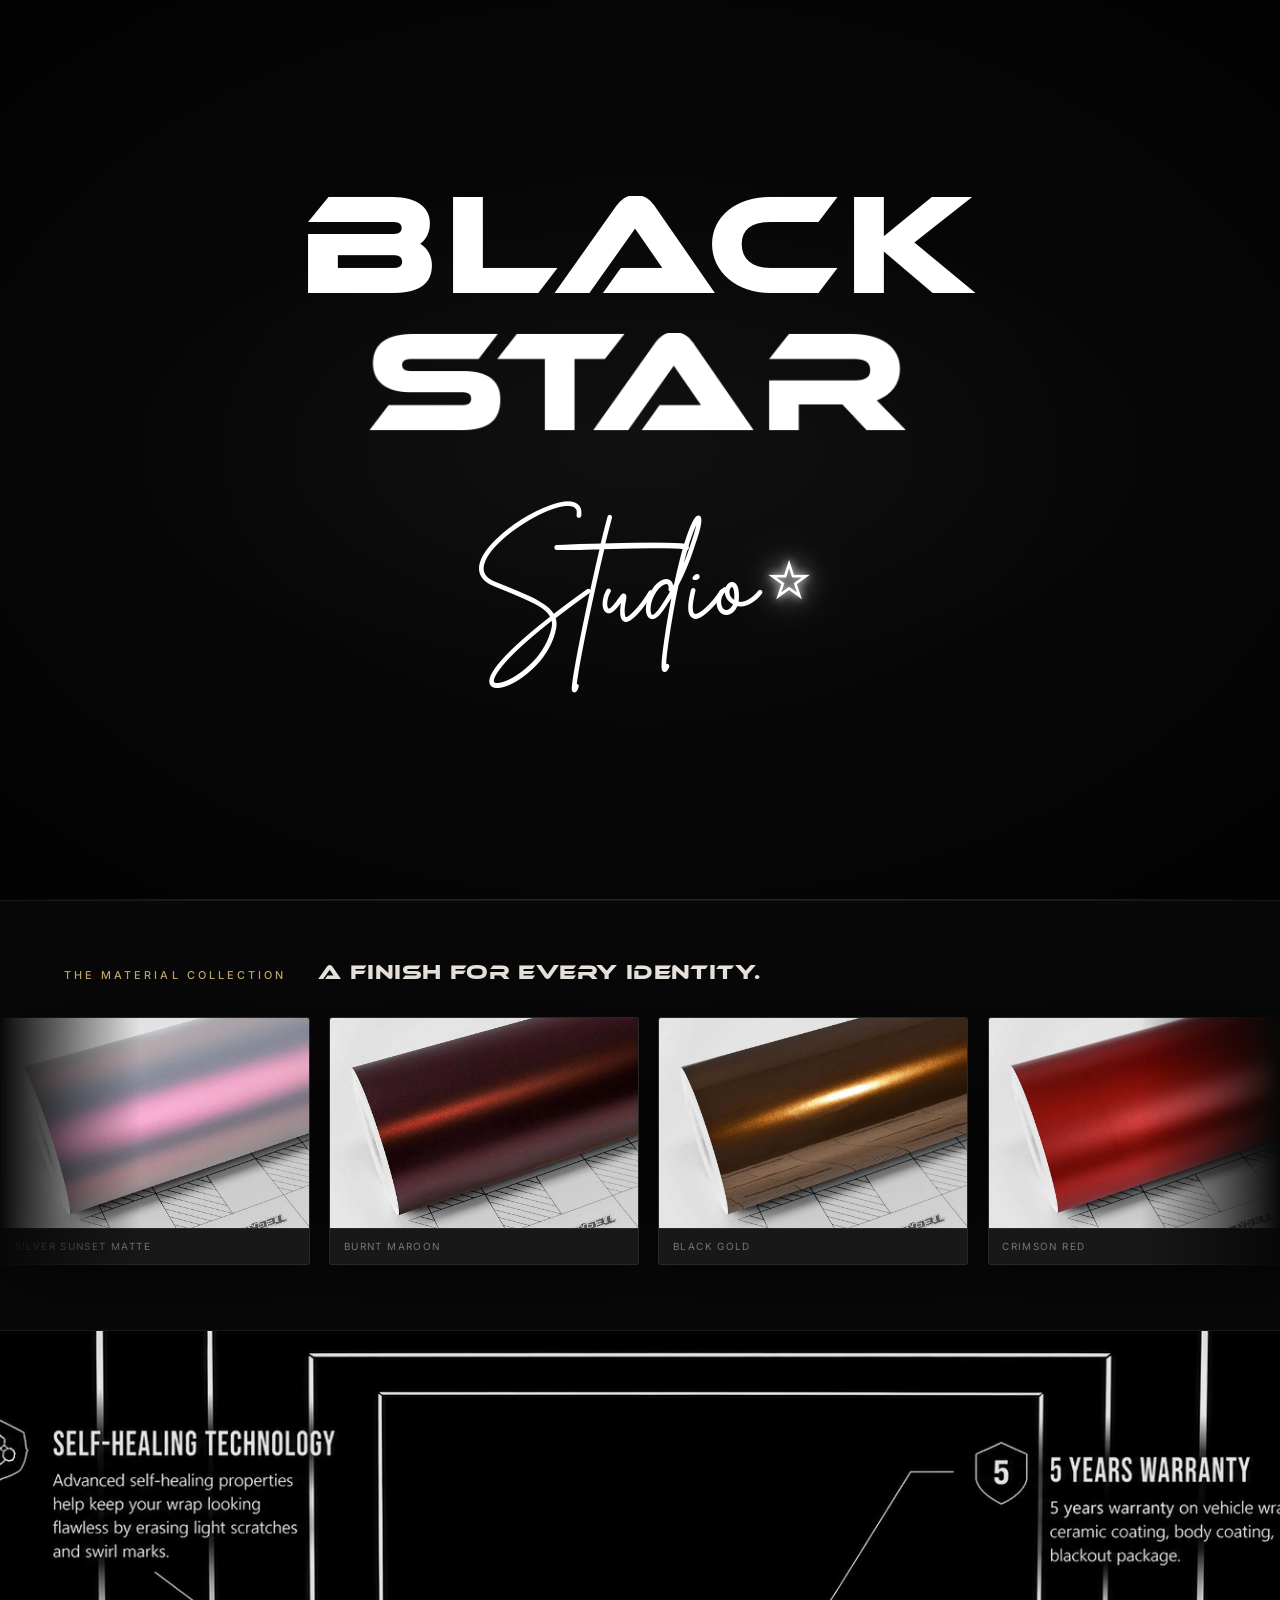
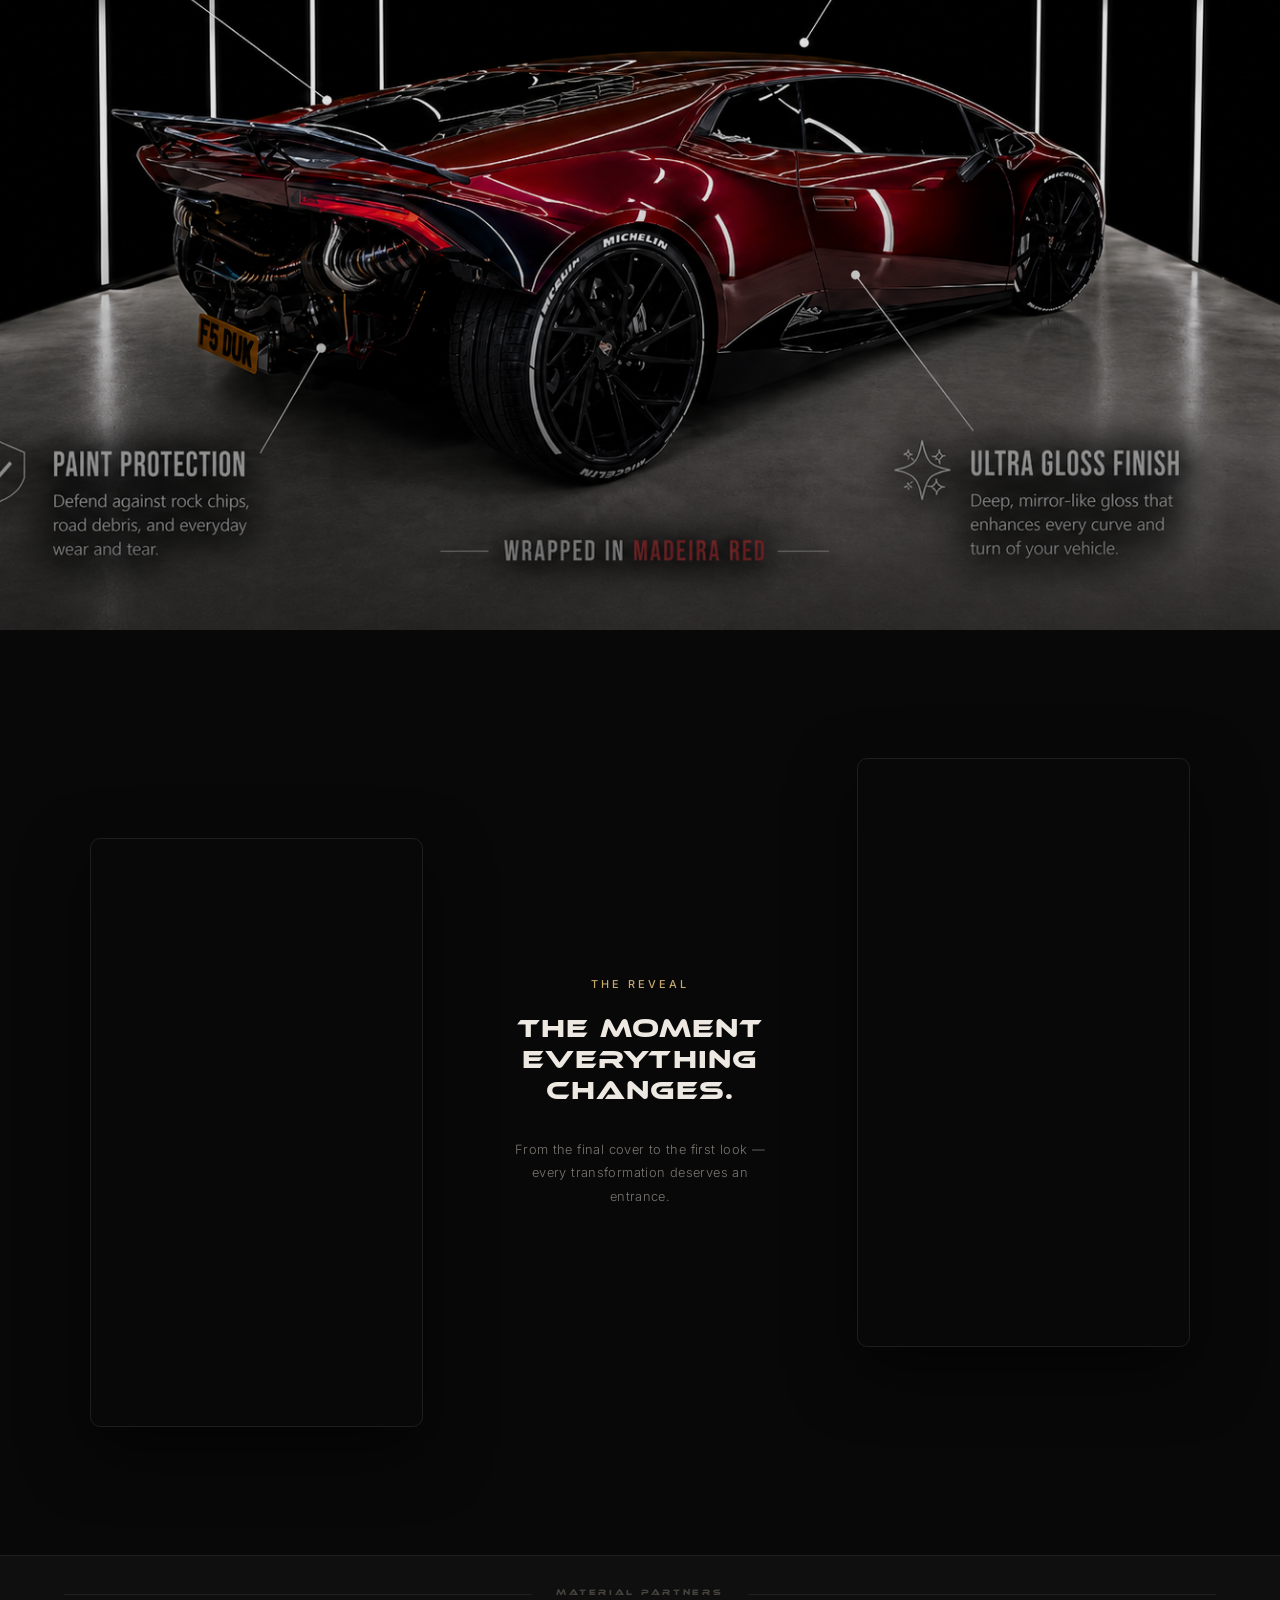
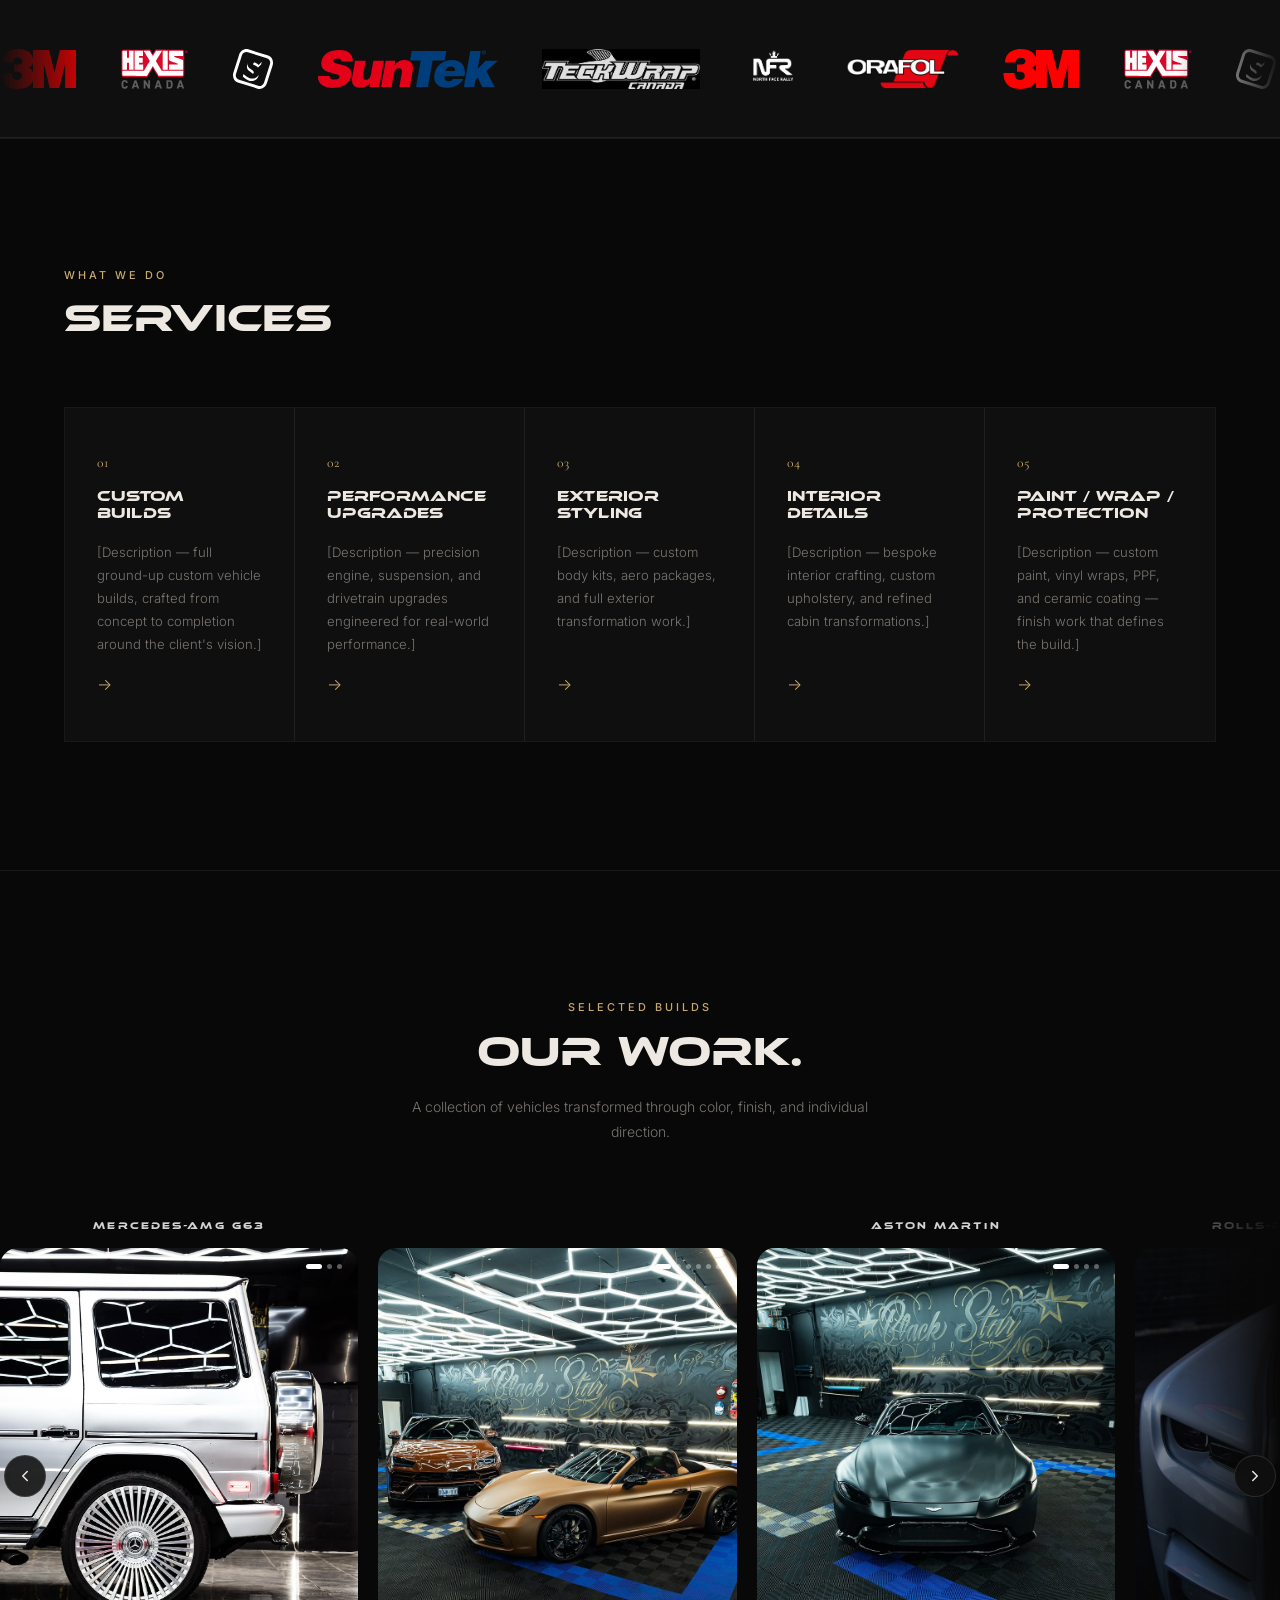
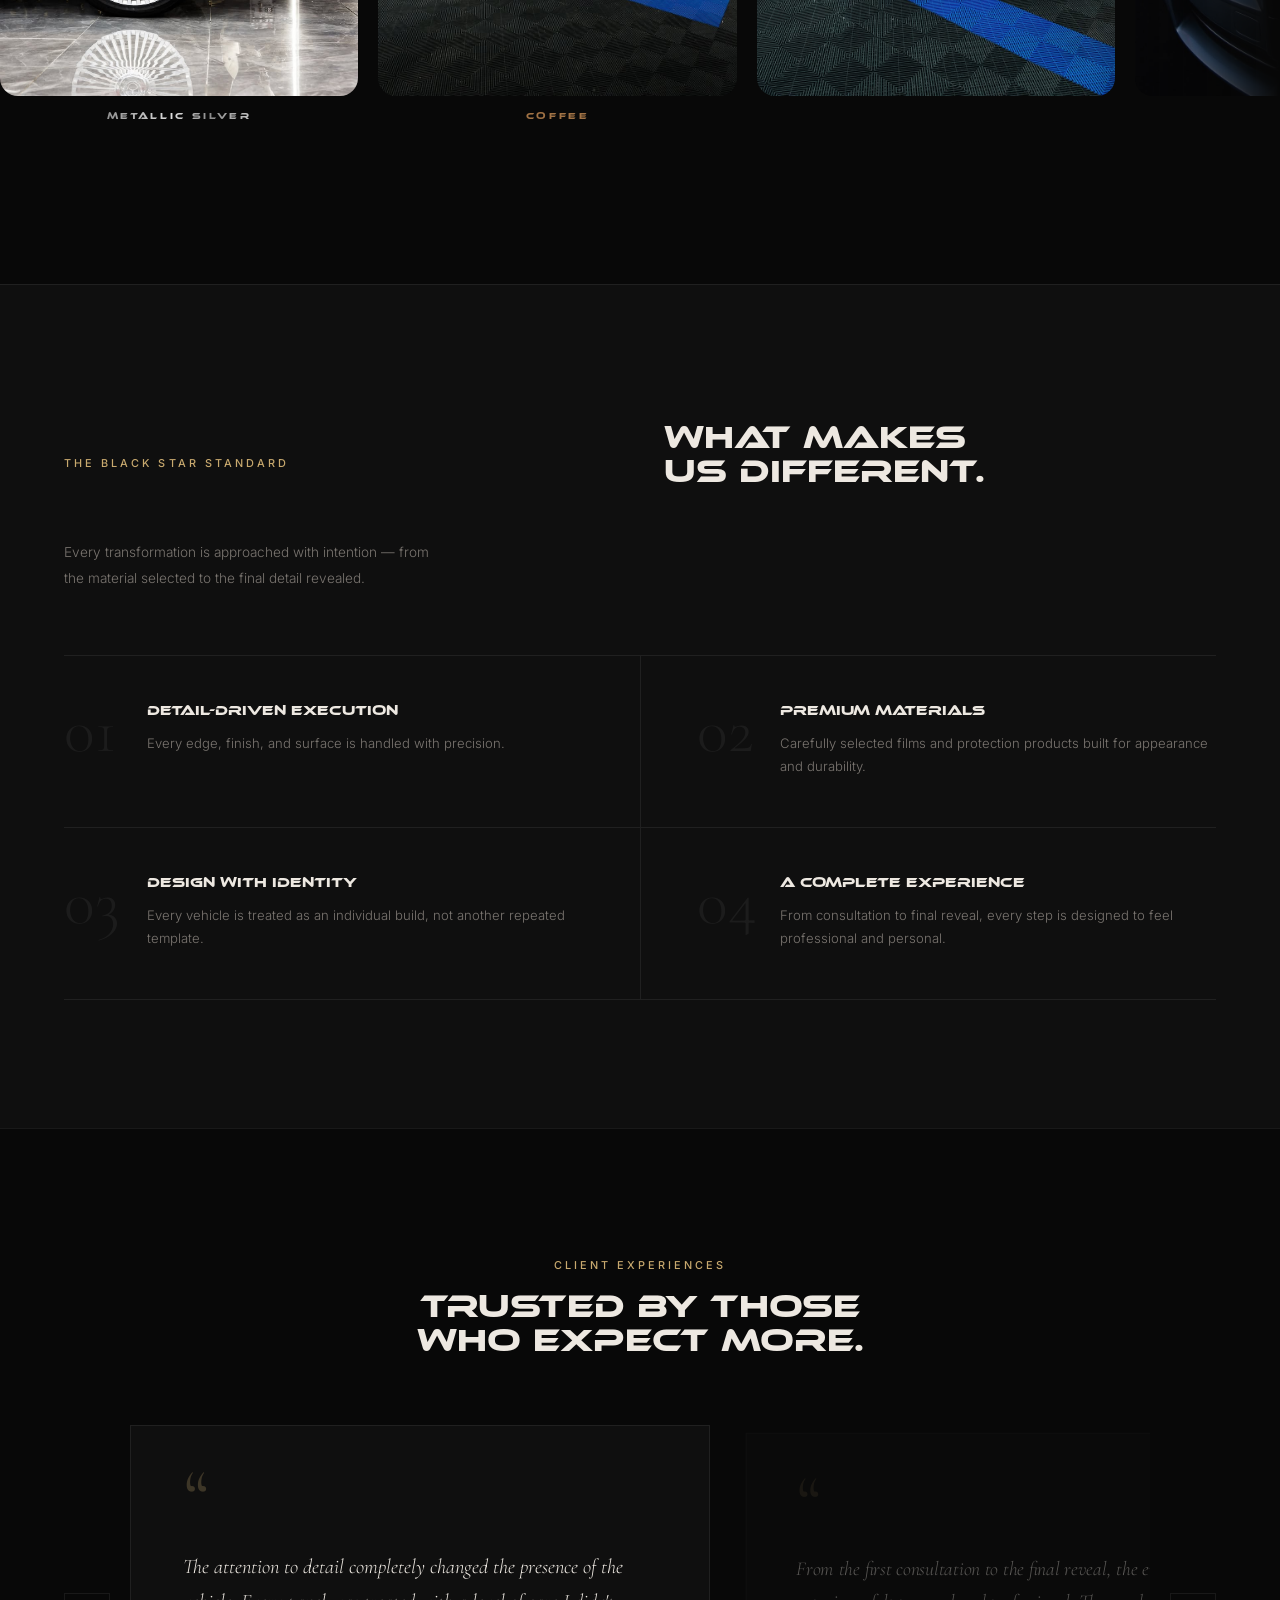
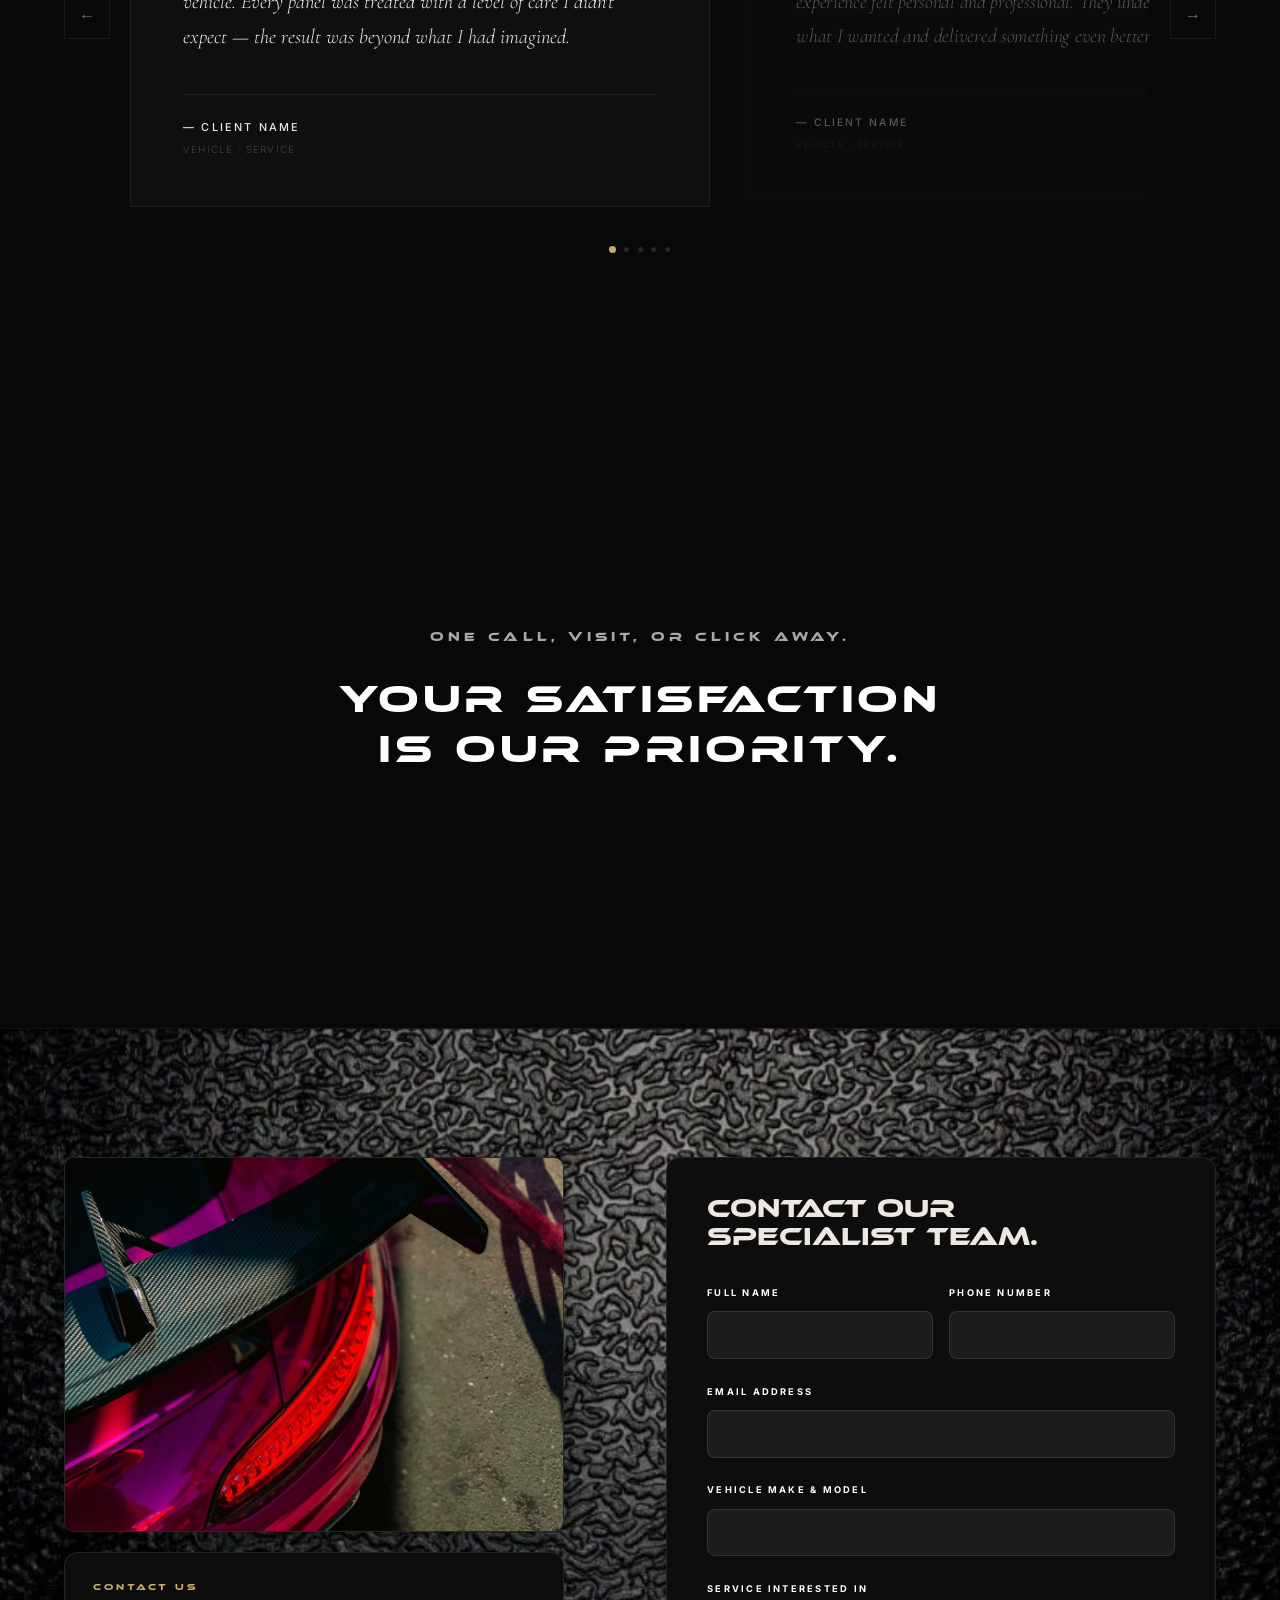
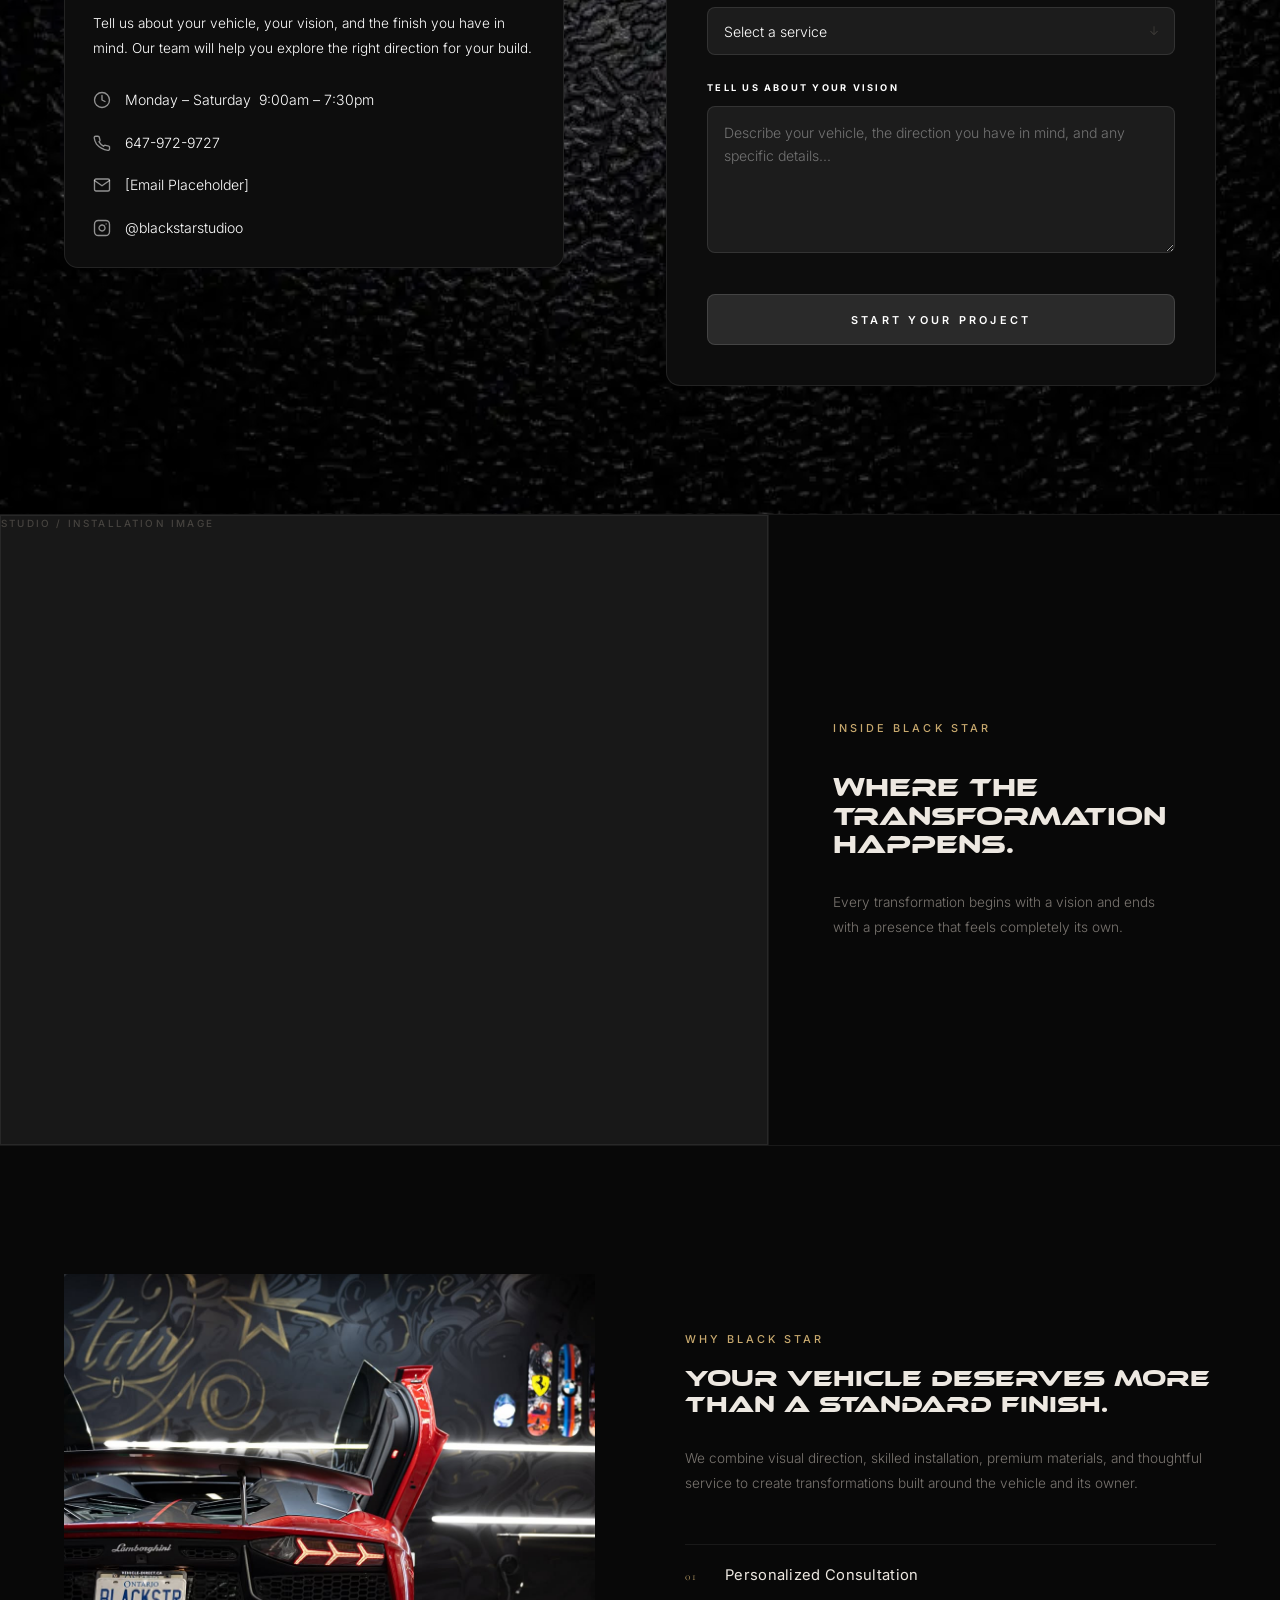
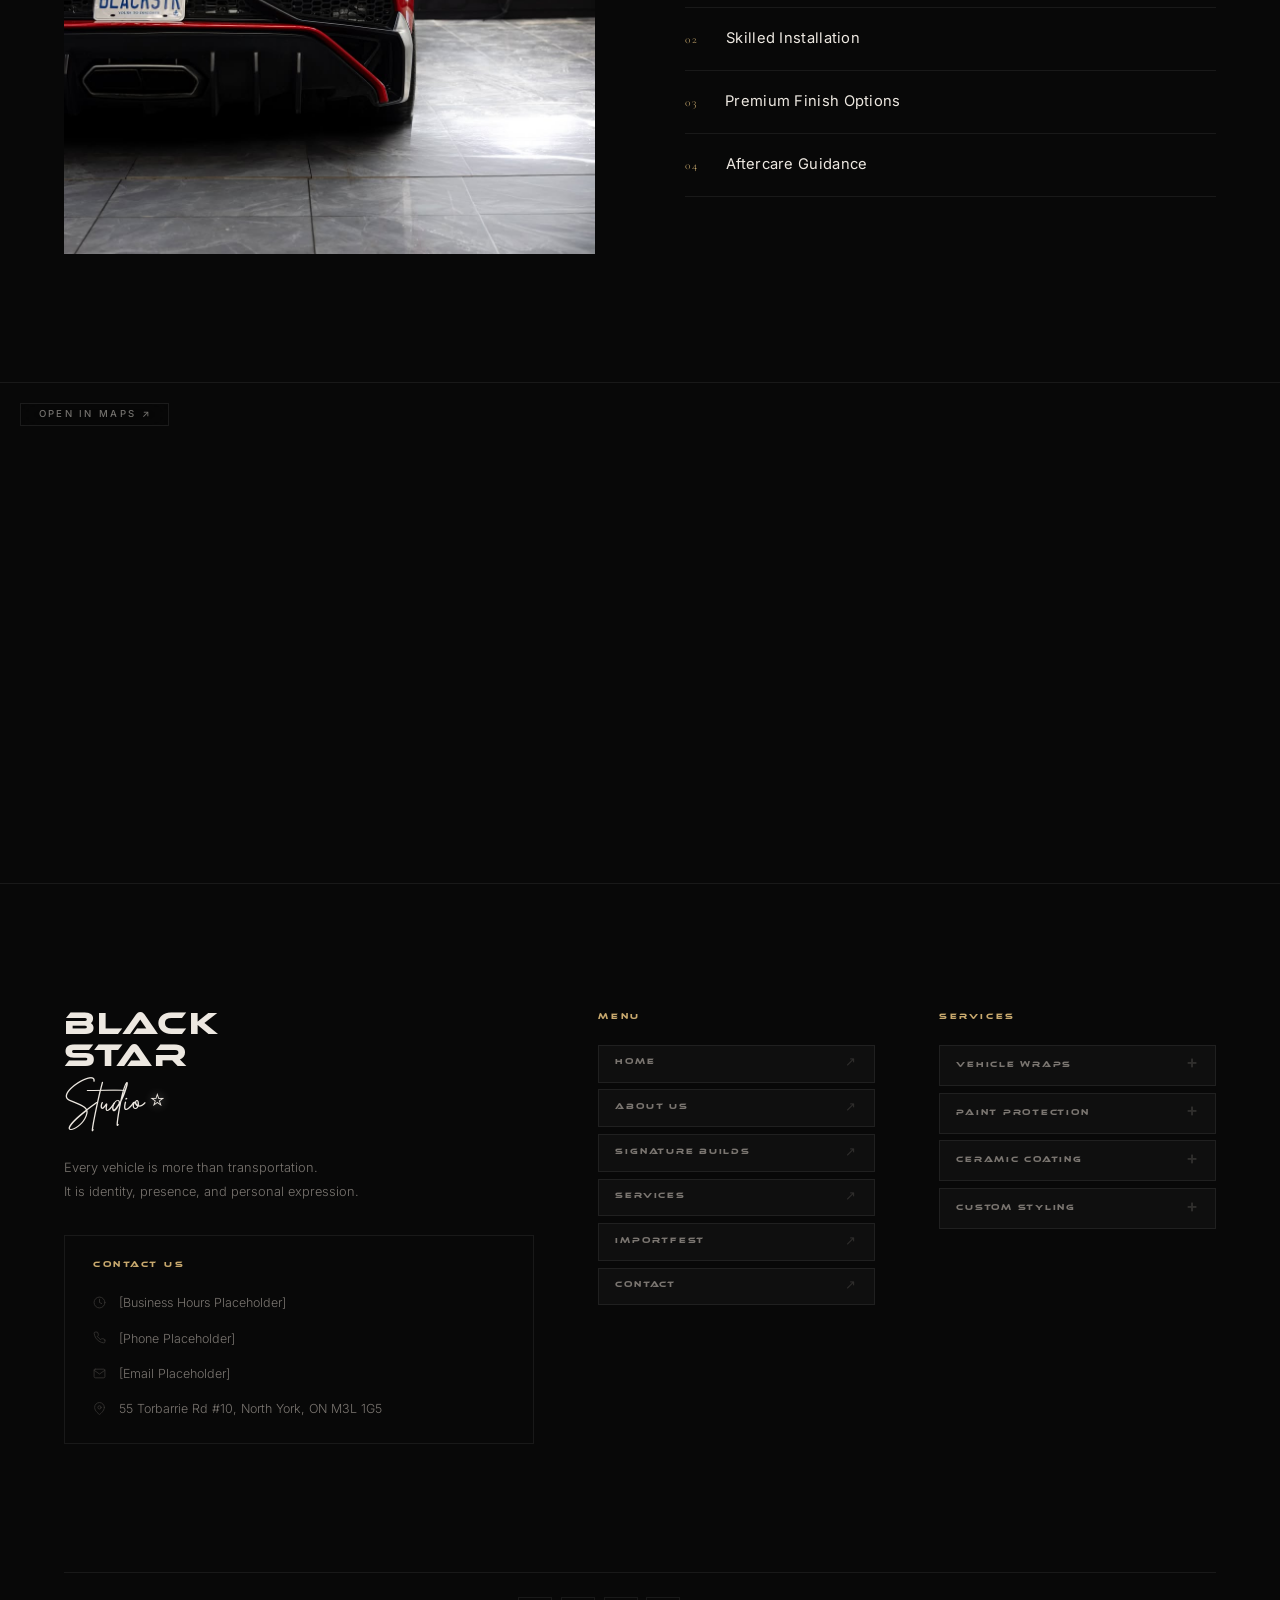
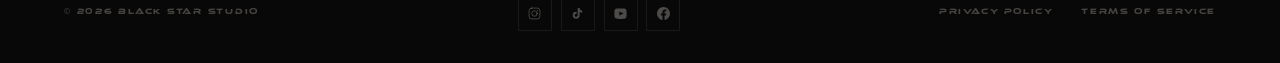
==== commit 0657e982: "update" ====
--- a/index.html
+++ b/index.html
@@ -194,7 +194,7 @@
       <!-- Left video — sits slightly lower -->
       <div class="reveal__col reveal__col--left">
         <div class="reveal__video-wrap">
-          <video class="reveal__video" muted loop playsinline preload="metadata">
+          <video class="reveal__video" autoplay muted loop playsinline webkit-playsinline preload="metadata">
             <source src="video(1).mp4" type="video/mp4">
           </video>
         </div>
@@ -212,7 +212,7 @@
       <!-- Right video — sits slightly higher -->
       <div class="reveal__col reveal__col--right">
         <div class="reveal__video-wrap">
-          <video class="reveal__video" muted loop playsinline preload="metadata">
+          <video class="reveal__video" autoplay muted loop playsinline webkit-playsinline preload="metadata">
             <source src="video(2).mp4" type="video/mp4">
           </video>
         </div>
--- a/css/main.css
+++ b/css/main.css
@@ -572,24 +572,24 @@
   .materials__set[aria-hidden="true"]   { display: none; }
 }
 
-/* ---- Mobile: native touch scroll, no animation ----------- */
+/* ---- Mobile: keep animation running, smaller cards ------- */
 @media (max-width: 768px) {
+  /* Keep the CSS animation — do NOT switch to scroll on mobile */
   .materials__track {
-    animation: none;
-    overflow-x: auto;
-    scrollbar-width: none;
-    -webkit-overflow-scrolling: touch;
-    padding: 0 var(--gutter) 0;
-  }
-  .materials__track::-webkit-scrollbar { display: none; }
-  .materials__set[aria-hidden="true"]   { display: none; }
+    animation: matScroll 28s linear infinite;
+    cursor: default;
+  }
+
+  /* Keep duplicate set so the seamless loop works */
+  .materials__set[aria-hidden="true"] { display: flex; }
 
   .mat-card {
-    width: 240px;
-    height: 165px;
-  }
-
-  /* Tighter edge fades on mobile */
+    width: 190px;
+    height: auto;
+  }
+
+  .mat-card__img { height: 128px; }
+
   .materials__fade { width: 40px; }
 }
 
@@ -804,15 +804,52 @@
   margin-top: 0.5rem;
 }
 
-/* ---- Mobile ------------------------------------------ */
+/* ---- Mobile: show full infographic with contain ---------- */
 @media (max-width: 768px) {
+  /* Remove fixed full-screen height — let image dictate height */
   .finish-tech {
-    height: 80vh;
-  }
-
-  .finish-tech__body {
-    display: none;
-  }
+    height: auto;
+    min-height: 0;
+    overflow: visible;
+  }
+
+  /* Break out of absolute positioning */
+  .finish-tech__visual {
+    position: relative;
+    height: auto;
+    inset: auto;
+    z-index: 0;
+  }
+
+  .finish-tech__frame {
+    position: relative;
+    height: auto;
+  }
+
+  /* Hide gradient overlay — not needed without cover crop */
+  .finish-tech__frame::after { display: none; }
+
+  /* Full image, no cropping — object-fit: contain */
+  .finish-tech__img {
+    position: static;
+    width: 100%;
+    height: auto;
+    display: block;
+    object-fit: contain;
+    object-position: center;
+  }
+
+  /* Inner container: no longer absolutely positioned */
+  .finish-tech__inner {
+    position: static;
+    height: auto;
+    justify-content: flex-start;
+    padding: 0;
+  }
+
+  /* Text is embedded in the infographic image itself */
+  .finish-tech__text,
+  .finish-tech__body { display: none; }
 }
 
 
@@ -2558,11 +2595,9 @@
    11. RESPONSIVE
    ============================================================ */
 
-/* Tablet */
+/* ---- Tablet (≤ 1200px) ----------------------------------- */
 @media (max-width: 1200px) {
-  .services__grid {
-    grid-template-columns: repeat(3, 1fr);
-  }
+  .services__grid { grid-template-columns: repeat(3, 1fr); }
 
   .service-card:nth-child(3) { border-right: none; }
   .service-card:nth-child(4) { border-top: 1px solid var(--border); }
@@ -2571,128 +2606,191 @@
     border-right: none;
   }
 
-  .signature__layout {
-    grid-template-columns: 1fr 320px;
-    gap: 2.5rem;
-  }
-}
-
+  .signature__layout { grid-template-columns: 1fr 320px; gap: 2.5rem; }
+}
+
+/* ---- Tablet (≤ 1024px) ----------------------------------- */
 @media (max-width: 1024px) {
-  .signature__layout {
-    grid-template-columns: 1fr;
-  }
-
-  .signature__secondary-images .placeholder--small {
-    height: 150px;
-  }
-
-  .difference__header   { grid-template-columns: 1fr; gap: 1.5rem; }
-  .why-bss__inner       { grid-template-columns: 1fr; }
-  .why-bss__img-wrap    { height: 420px; }
-  .studio-image__inner  { grid-template-columns: 1fr; }
-  .contact__inner       { grid-template-columns: 1fr; gap: 3rem; }
-}
-
+  .signature__layout       { grid-template-columns: 1fr; }
+  .difference__header      { grid-template-columns: 1fr; gap: 1.5rem; }
+  .why-bss__inner          { grid-template-columns: 1fr; }
+  .why-bss__img-wrap       { height: 420px; }
+  .studio-image__inner     { grid-template-columns: 1fr; }
+  .contact__inner          { grid-template-columns: 1fr; gap: 3rem; }
+}
+
+/* ---- Tablet (≤ 900px) ------------------------------------ */
 @media (max-width: 900px) {
-  .services__grid {
-    grid-template-columns: repeat(2, 1fr);
-  }
-
-  .service-card {
-    border-right: 1px solid var(--border);
-  }
-
-  .service-card:nth-child(2n) {
-    border-right: none;
-  }
-
+  .services__grid { grid-template-columns: repeat(2, 1fr); }
+
+  .service-card { border-right: 1px solid var(--border); }
+  .service-card:nth-child(2n) { border-right: none; }
   .service-card:nth-child(3),
   .service-card:nth-child(4),
-  .service-card:nth-child(5) {
-    border-top: 1px solid var(--border);
-  }
-
-  .service-card:nth-child(5) {
-    border-right: none;
-  }
-}
-
-/* Mobile */
+  .service-card:nth-child(5) { border-top: 1px solid var(--border); }
+  .service-card:nth-child(5) { border-right: none; }
+}
+
+/* ---- Mobile (≤ 768px) ------------------------------------ */
 @media (max-width: 768px) {
-  :root { --gutter: 1.25rem; }
-
-  /* ---- Reveal section: stacked ----------------------------- */
+
+  /* ── Global overflow lockdown ────────────────────────────── */
+  html { overflow-x: hidden; }
+
+  /* ── Token overrides ─────────────────────────────────────── */
+  :root {
+    --gutter:   1.25rem;
+    --space-xl: 4.5rem;
+    --space-lg: 2.5rem;
+  }
+
+  /* ── Nav ─────────────────────────────────────────────────── */
+  .nav__links--left,
+  .nav__links--right { display: none; }
+  .nav__menu-btn     { display: flex; }
+
+  /* ── Hero ─────────────────────────────────────────────────── */
+  /* Reduce height and shift position to show vehicle clearly */
+  .hero {
+    min-height: 80svh;
+    min-height: 80vh;
+    background-position: center 25%;
+  }
+
+  .hero__content {
+    max-width: 88%;
+  }
+
+  /* Fix the heading — was clamp(3.5rem, 16vw, 6rem) = way too big */
+  .hero__title {
+    font-size: clamp(1.65rem, 8.5vw, 2.2rem);
+    white-space: normal;
+    line-height: 1.15;
+  }
+
+  .hero__scroll-indicator { display: none; }
+
+  /* ── Materials marquee ───────────────────────────────────── */
+  /* Stack the header label + title vertically on small screens */
+  .materials__header {
+    flex-direction: column;
+    align-items: flex-start;
+    gap: 0.5rem;
+  }
+  .materials__title {
+    white-space: normal;
+    font-size: clamp(0.85rem, 4.5vw, 1.2rem);
+  }
+  .materials__header .section-label {
+    white-space: normal;
+  }
+
+  /* ── Reveal (two videos) ─────────────────────────────────── */
   .reveal__grid {
     display: flex;
     flex-direction: column;
     align-items: center;
-    gap: 2.5rem;
-  }
-
-  /* Order: left video → text → right video */
-  .reveal__col--left  { order: 1; width: 85%; max-width: 360px; }
+    gap: 2rem;
+  }
+
+  .reveal__col--left   { order: 1; width: 88%; max-width: 320px; }
   .reveal__col--center { order: 2; width: 100%; }
-  .reveal__col--right { order: 3; width: 85%; max-width: 360px; }
-
-  /* Remove desktop offsets on mobile */
+  .reveal__col--right  { order: 3; width: 88%; max-width: 320px; }
+
   .reveal__col--left .reveal__video-wrap,
   .reveal__col--right .reveal__video-wrap { margin: 0; }
 
   .reveal__video-wrap { width: 100%; }
 
-  /* ---- Nav ------------------------------------------------- */
-  .nav__links--left,
-  .nav__links--right { display: none; }
-  .nav__menu-btn  { display: flex; }
-
-  .hero__title {
-    font-size: clamp(3.5rem, 16vw, 6rem);
-  }
-
-  .hero__scroll-indicator { display: none; }
-
-  /* Difference: stack columns */
+  /* ── Difference ─────────────────────────────────────────── */
   .difference__grid { grid-template-columns: 1fr; }
   .difference__item:nth-child(even) { padding-left: 0; border-left: none; }
   .difference__item:nth-child(odd)  { padding-right: 0; }
 
-  /* Reviews: smaller card, hide arrows */
-  .review-card { flex: 0 0 min(480px, 85vw); padding: 2rem; }
+  /* ── Why BSS ─────────────────────────────────────────────── */
+  .why-bss__img-wrap {
+    height: auto;
+    aspect-ratio: 4 / 3;
+  }
+
+  /* ── Studio image ────────────────────────────────────────── */
+  .studio-image__inner { min-height: 0; }
+
+  .studio-image__visual {
+    height: 55vw;
+    min-height: 200px;
+  }
+
+  .studio-image__content {
+    border-left: none;
+    border-top: 1px solid var(--border);
+    padding: 2.5rem var(--gutter);
+  }
+
+  /* ── Reviews ─────────────────────────────────────────────── */
+  .review-card   { flex: 0 0 min(480px, 85vw); padding: 2rem; }
   .reviews__arrow { display: none; }
 
-  /* Contact form: collapse half-row */
+  /* ── Our Work ────────────────────────────────────────────── */
+  .build-item { width: clamp(240px, 76vw, 300px); }
+  .our-work__btn { display: none; }
+  .our-work__track-wrap {
+    mask-image: linear-gradient(to right, black 0%, black 80%, transparent 100%);
+  }
+
+  /* ── Contact ─────────────────────────────────────────────── */
   .form-row--half { grid-template-columns: 1fr; }
 
-  /* Map: shorter on mobile, button always visible */
-  .gmap__iframe    { height: 380px; }
-  .gmap__open-btn  { opacity: 1; }
-
-  /* Footer: two-column — brand full-width, menu + services side by side */
-  .footer__columns       { grid-template-columns: 1fr 1fr; }
-  .footer__col--brand    { grid-column: 1 / -1; }
-  .footer__bottom        { gap: 1.25rem; }
-}
-
-@media (max-width: 560px) {
+  /* ── Map ─────────────────────────────────────────────────── */
+  .gmap__iframe   { height: 340px; }
+  .gmap__open-btn { opacity: 1; }
+
+  /* ── Footer ──────────────────────────────────────────────── */
+  .footer__columns    { grid-template-columns: 1fr 1fr; }
+  .footer__col--brand { grid-column: 1 / -1; }
+  .footer__bottom     { gap: 1.25rem; }
+}
+
+/* ---- Small phones (≤ 480px) ------------------------------ */
+@media (max-width: 480px) {
+
+  :root {
+    --space-xl: 3.5rem;
+    --space-lg: 1.75rem;
+  }
+
+  /* Hero — tighter on very narrow screens */
+  .hero__title {
+    font-size: clamp(1.4rem, 7.5vw, 1.85rem);
+  }
+
+  /* Services — single column */
   .services__grid { grid-template-columns: 1fr; }
-
   .service-card {
     border-right: none;
     border-bottom: 1px solid var(--border);
   }
-
   .service-card:last-child { border-bottom: none; }
 
-  .signature__secondary-images { grid-template-columns: 1fr; }
-
+  /* Difference */
   .difference__num { font-size: 2.5rem; width: 2.5rem; }
 
-  .review-card { padding: 1.75rem 1.5rem; }
-
-  /* Footer: fully stacked */
-  .footer__columns       { grid-template-columns: 1fr; }
-  .footer__col--brand    { grid-column: auto; }
-  .footer__bottom        { flex-direction: column; align-items: center; text-align: center; gap: 1.25rem; }
-  .footer__legal         { justify-content: center; }
-  .footer__brand-stmt    { max-width: 100%; }
-}
+  /* Reviews */
+  .review-card { padding: 1.75rem 1.25rem; }
+  .review-card__text { font-size: 1rem; }
+
+  /* Contact form */
+  .contact__form-wrap { padding: 1.25rem; }
+
+  /* Footer — fully stacked */
+  .footer__columns    { grid-template-columns: 1fr; }
+  .footer__col--brand { grid-column: auto; }
+  .footer__bottom     {
+    flex-direction: column;
+    align-items: center;
+    text-align: center;
+    gap: 1.25rem;
+  }
+  .footer__legal      { justify-content: center; }
+  .footer__brand-stmt { max-width: 100%; }
+}
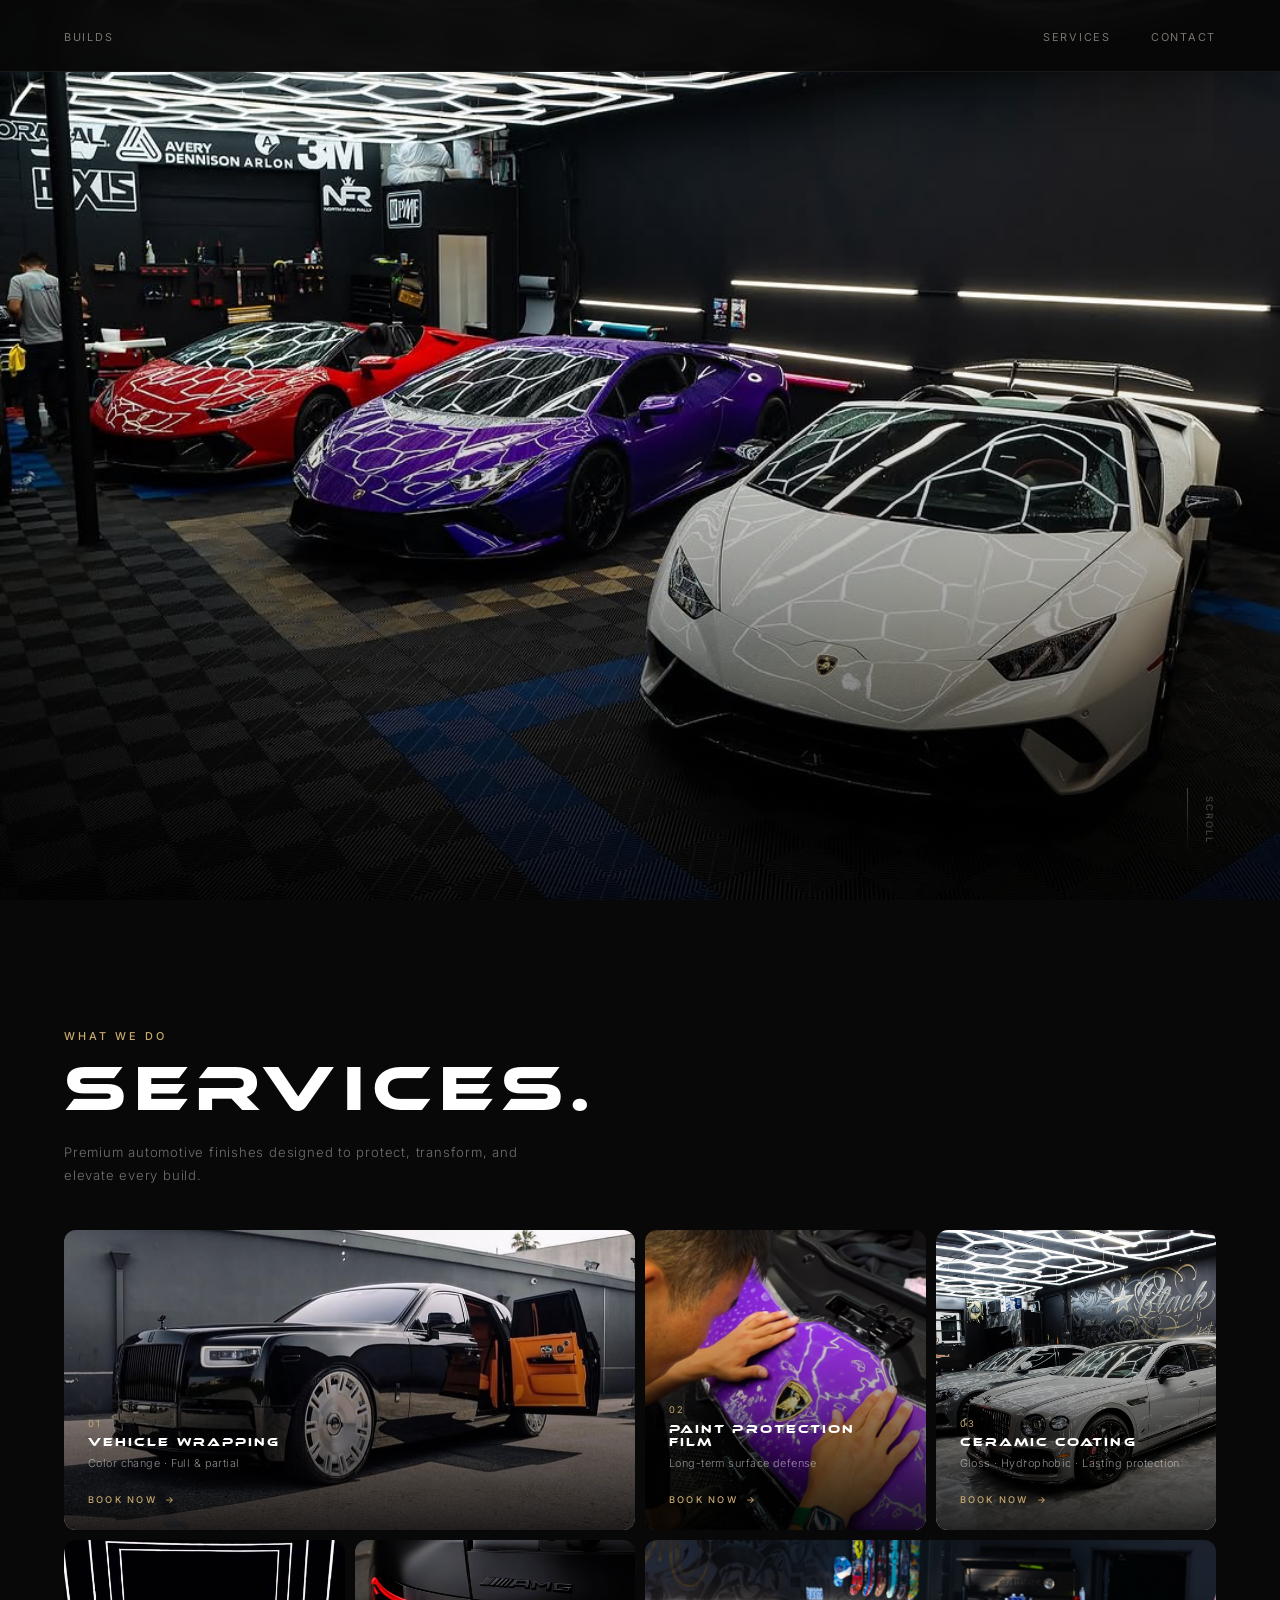
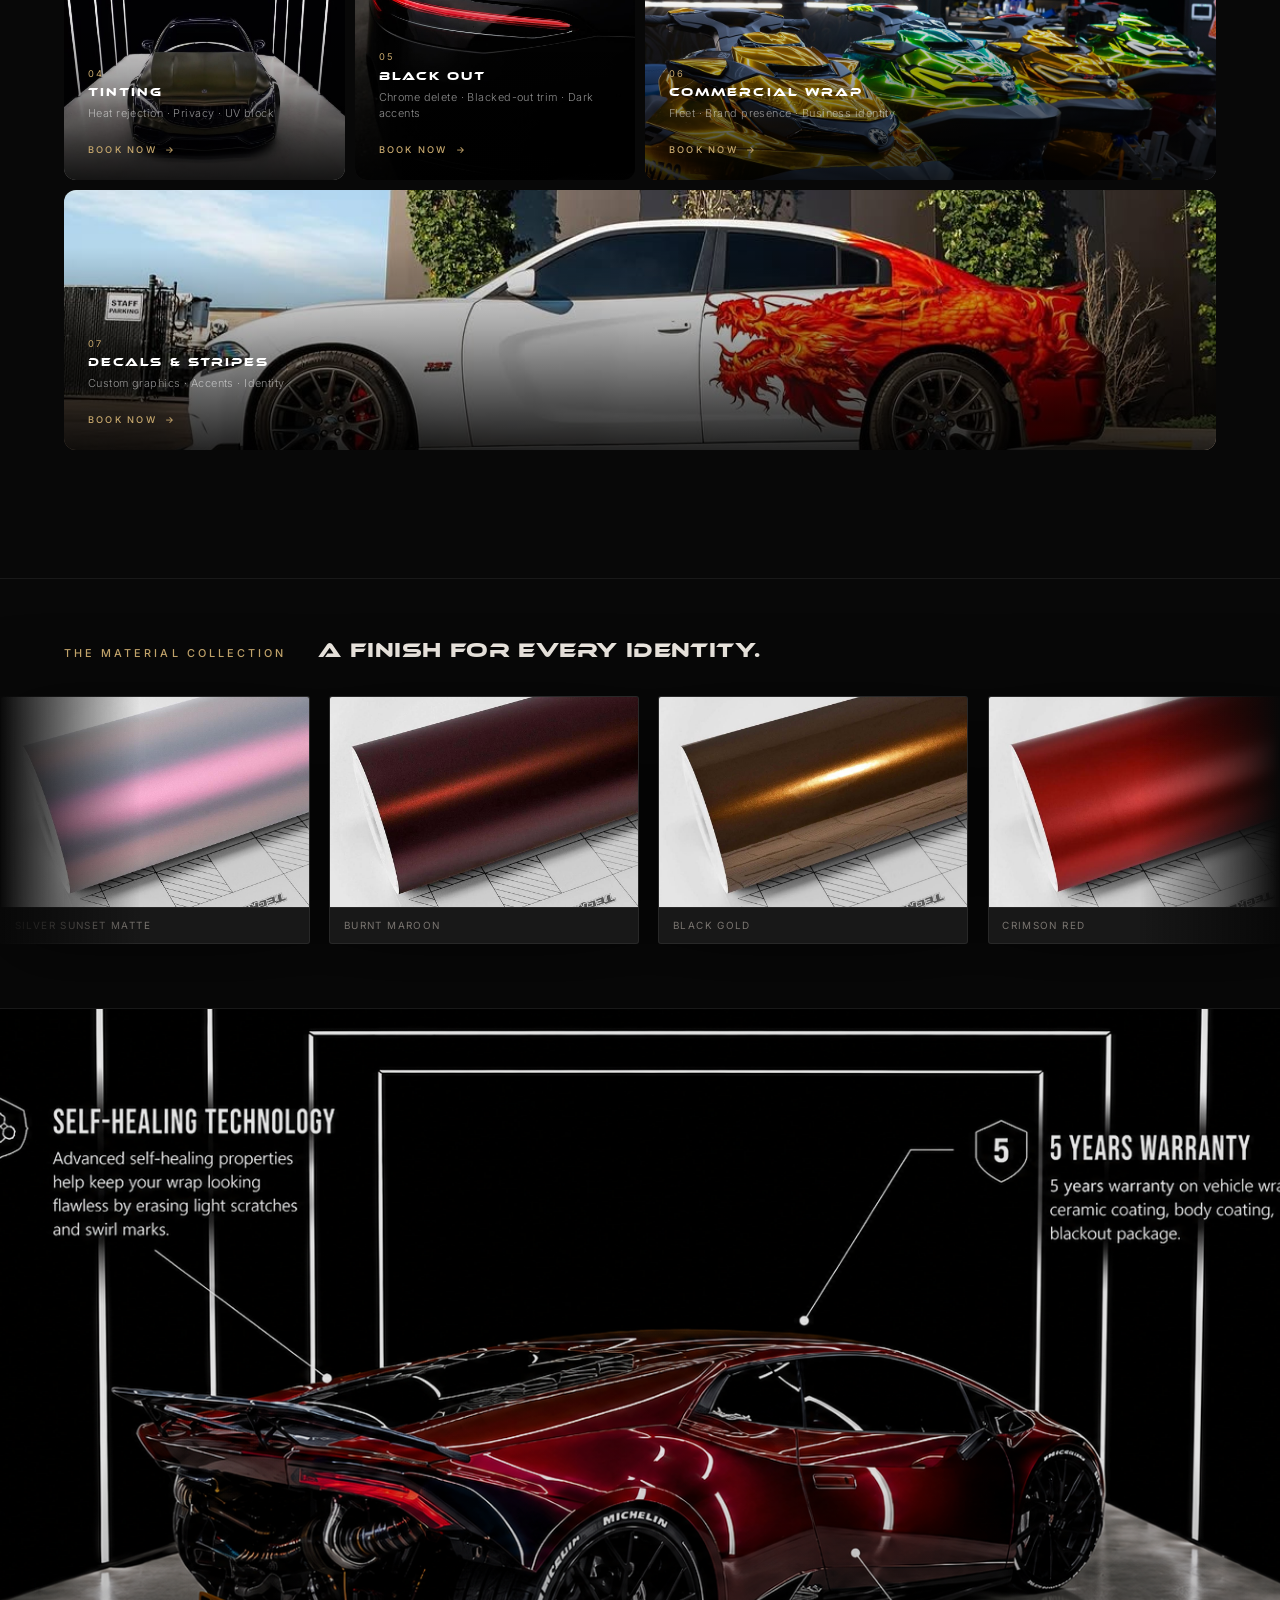
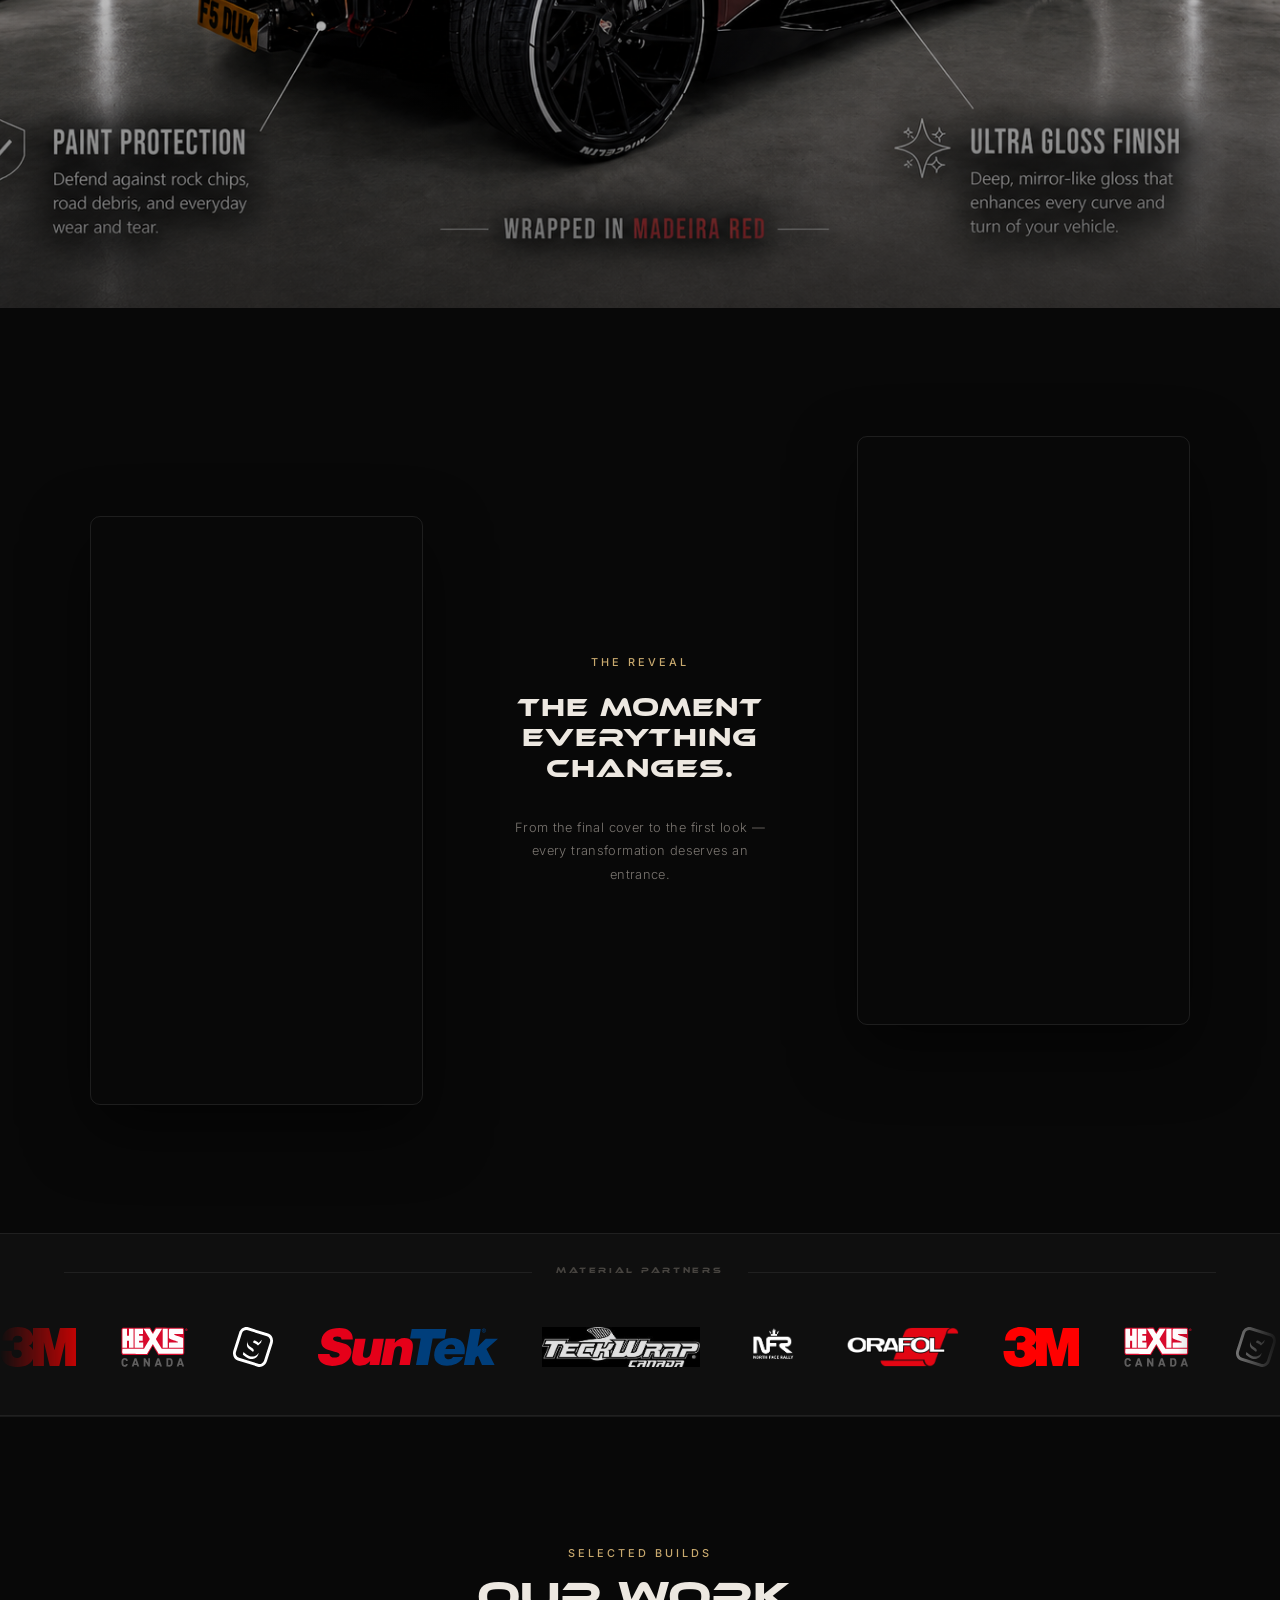
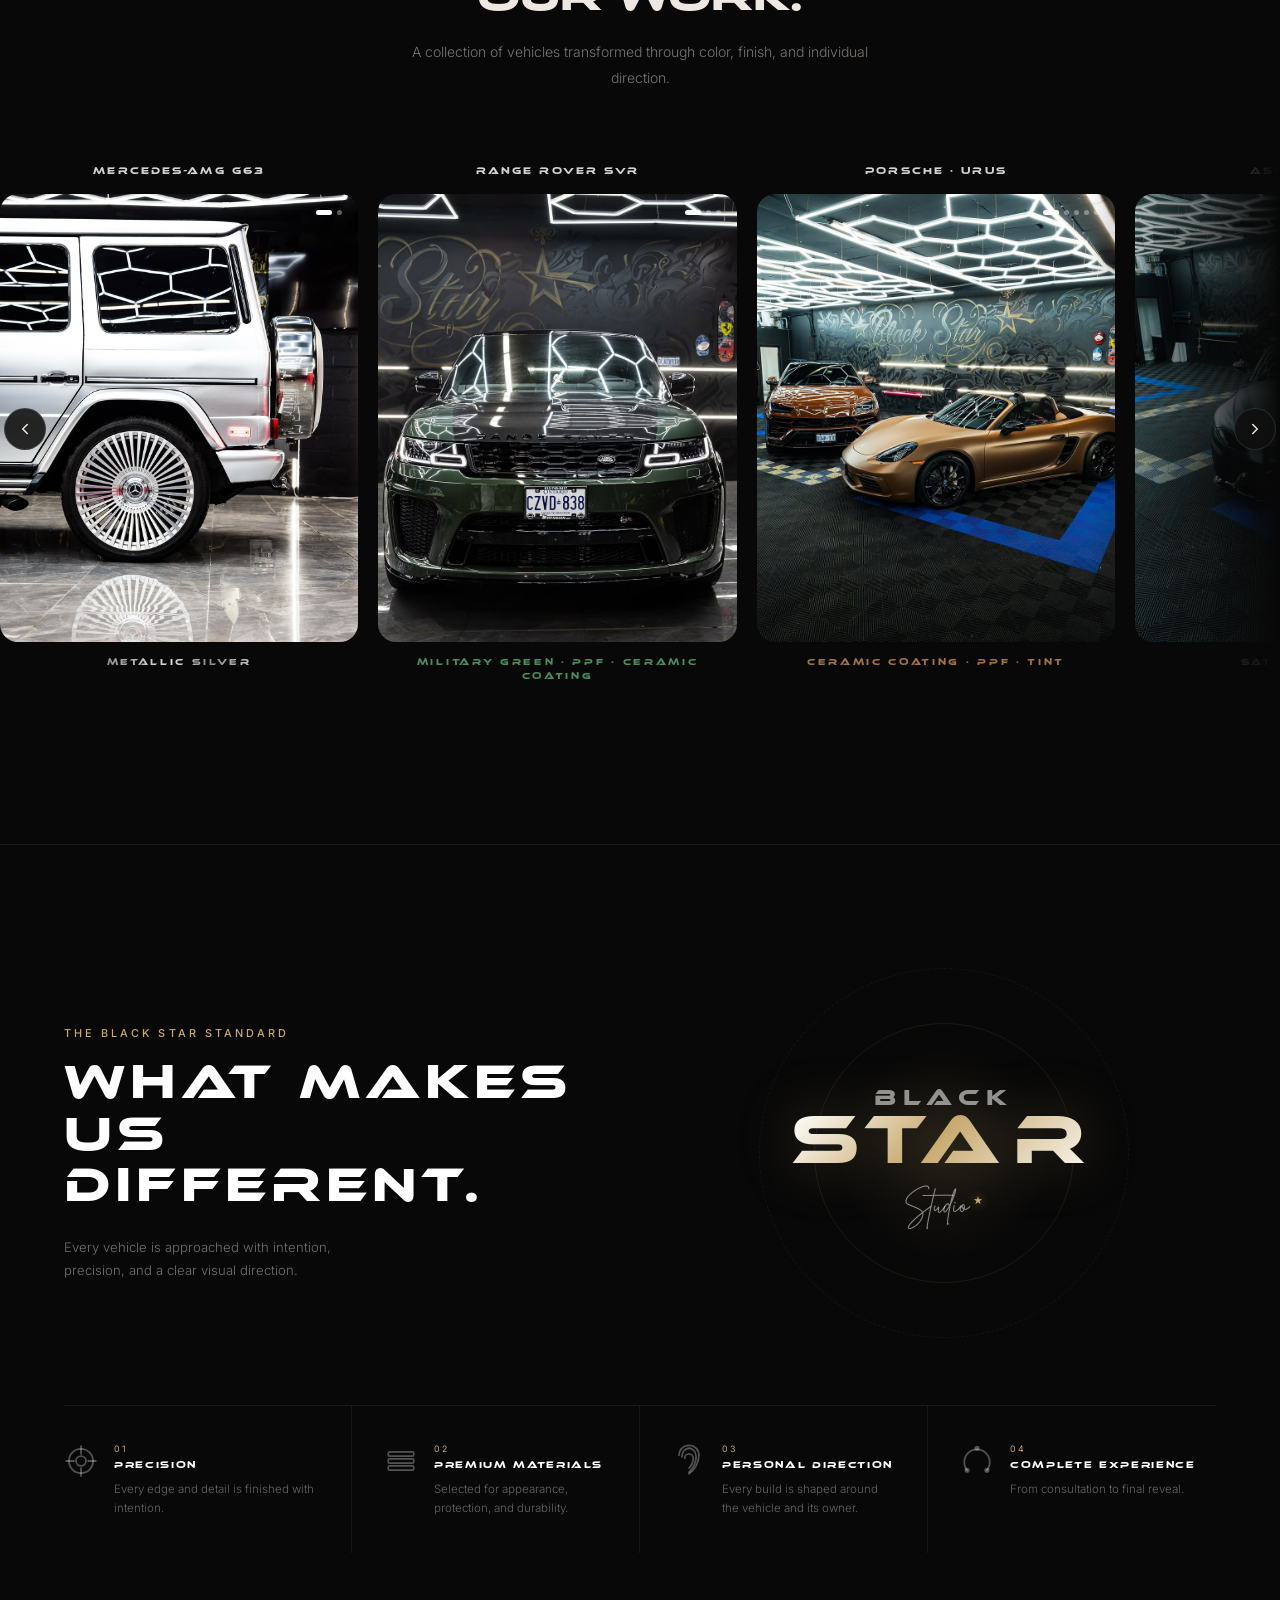
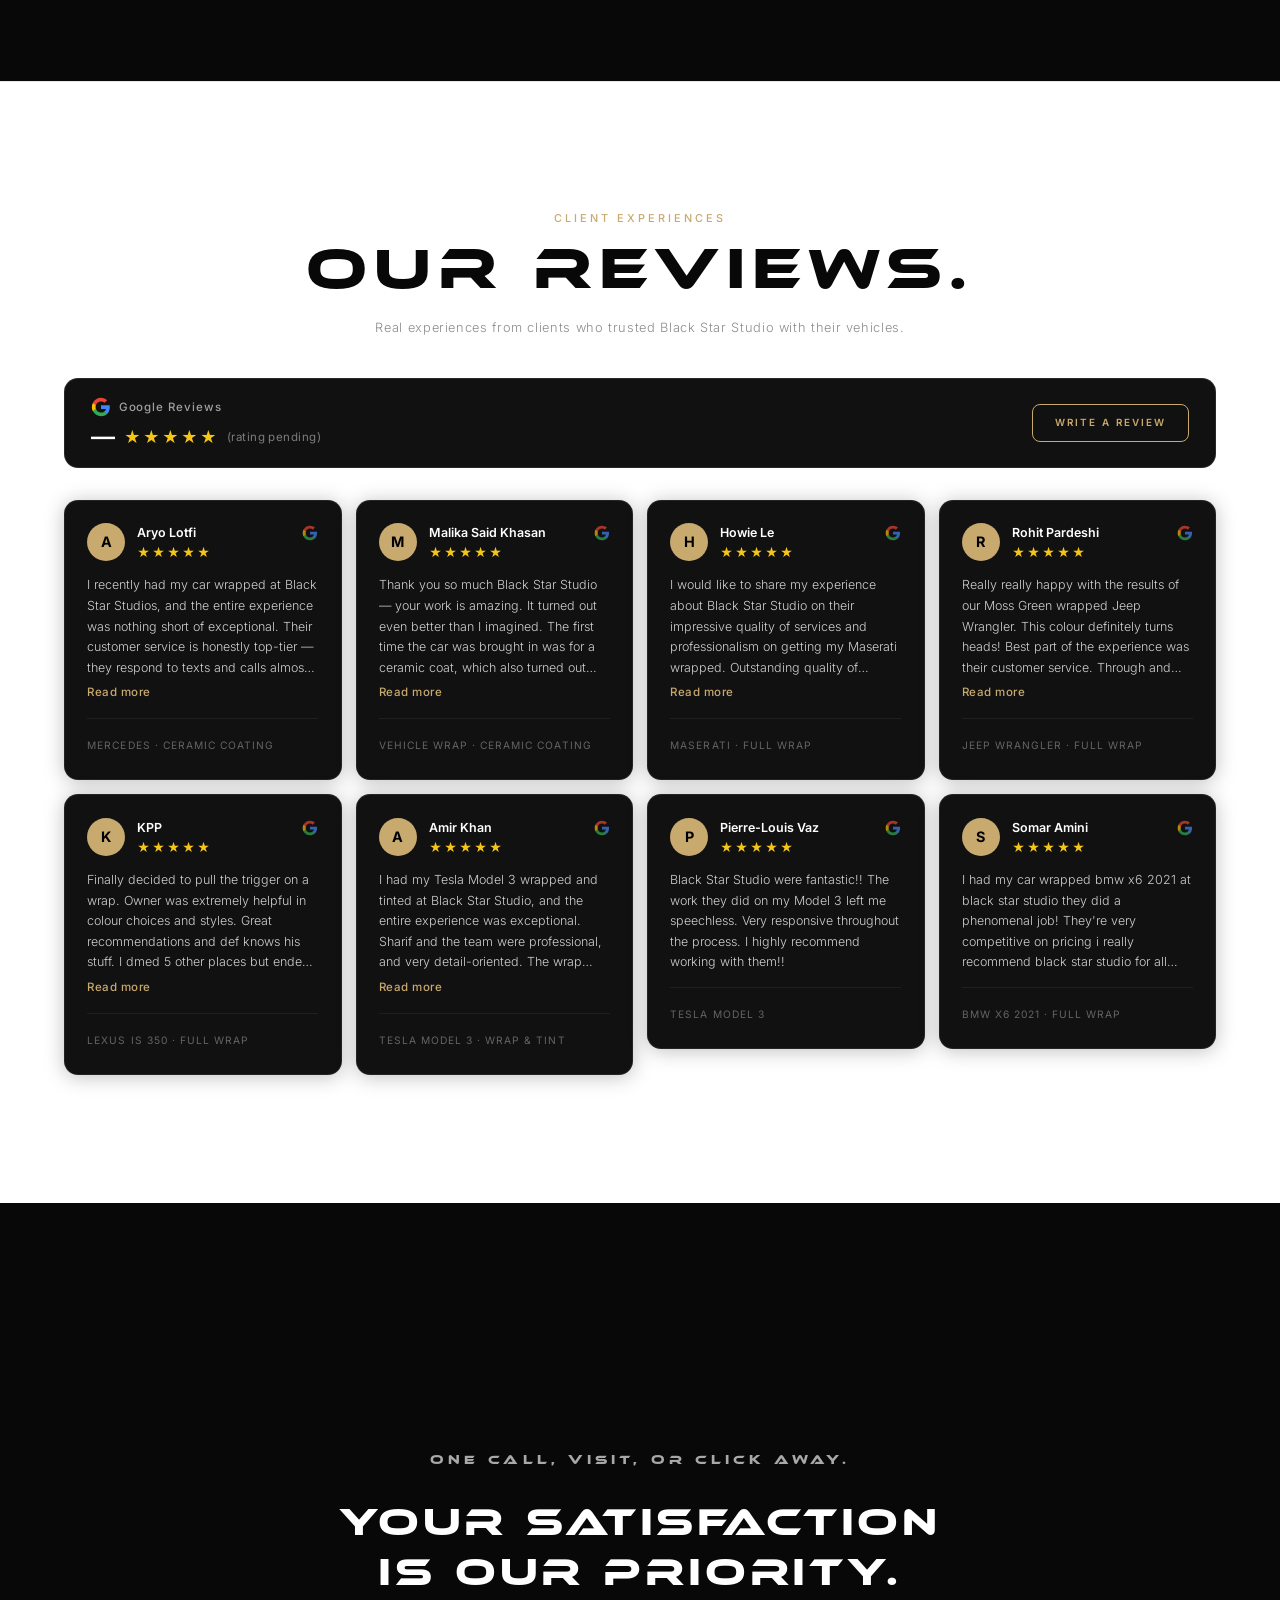
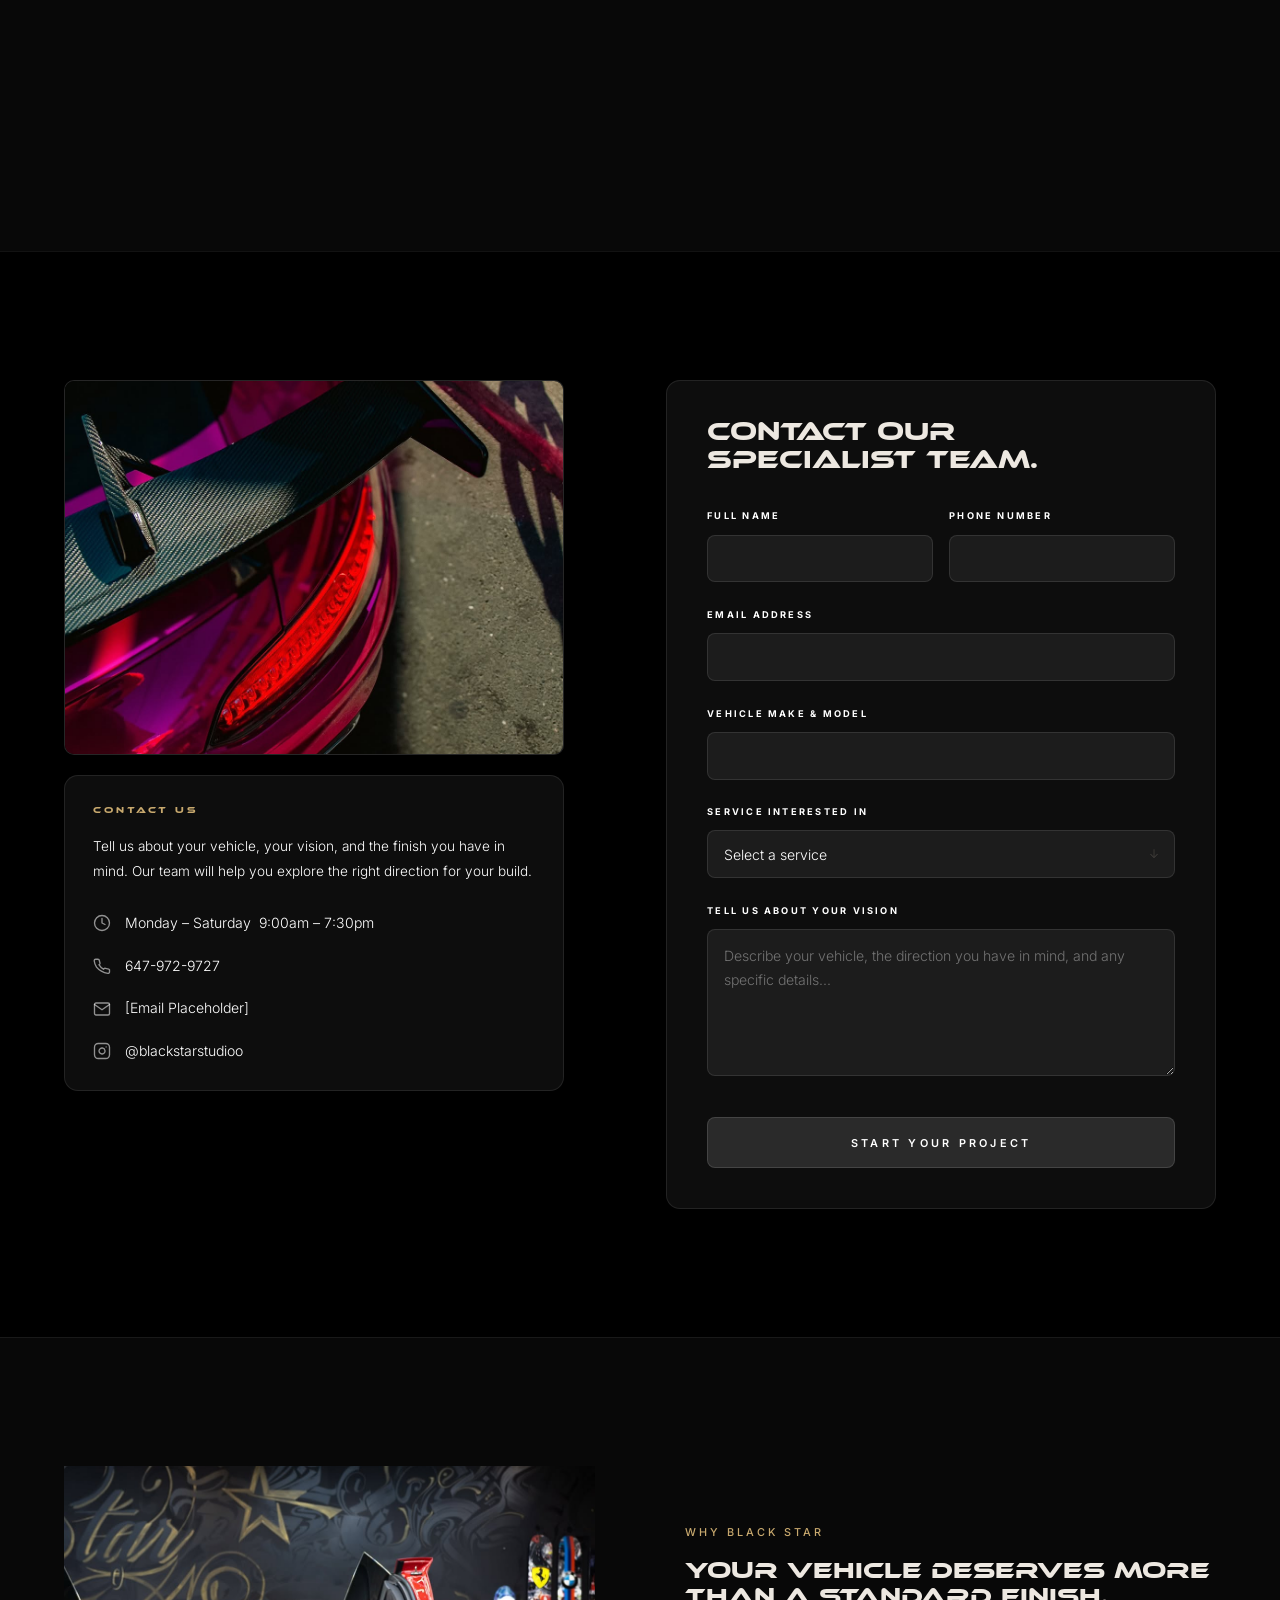
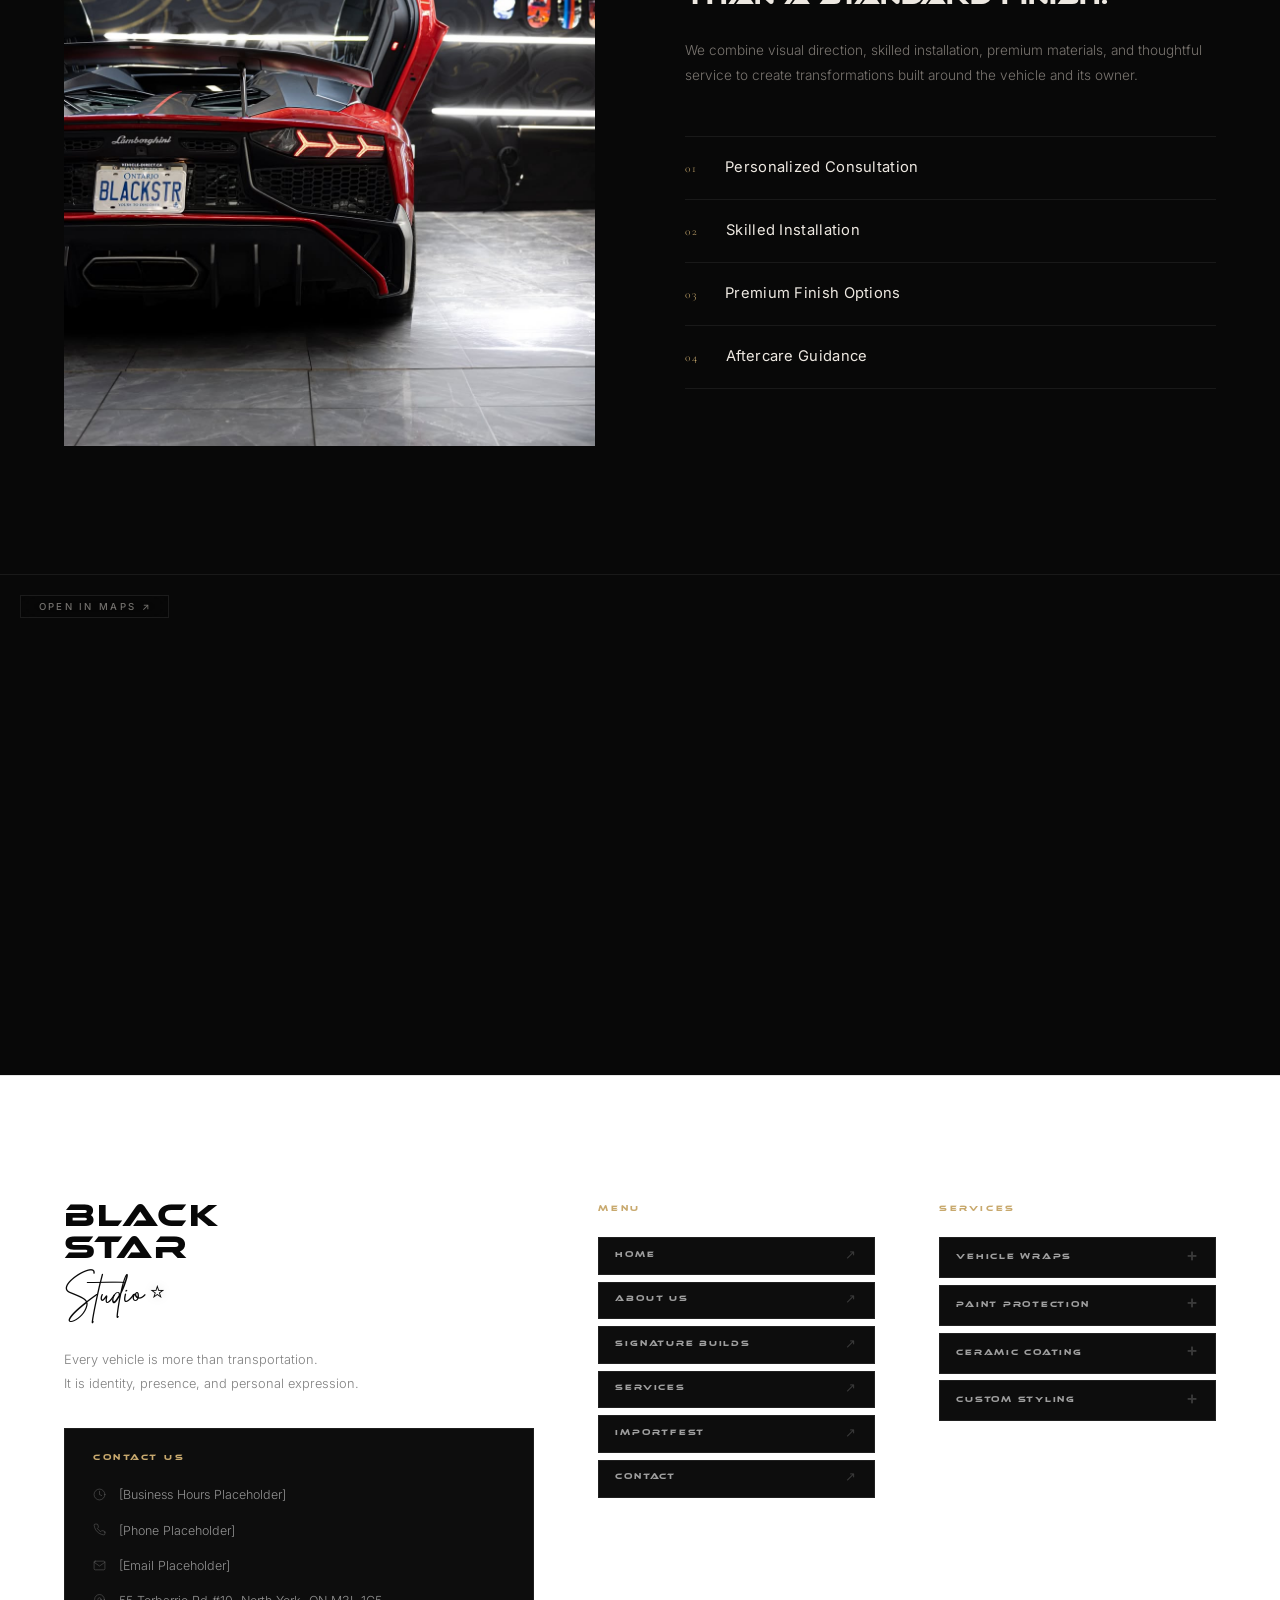
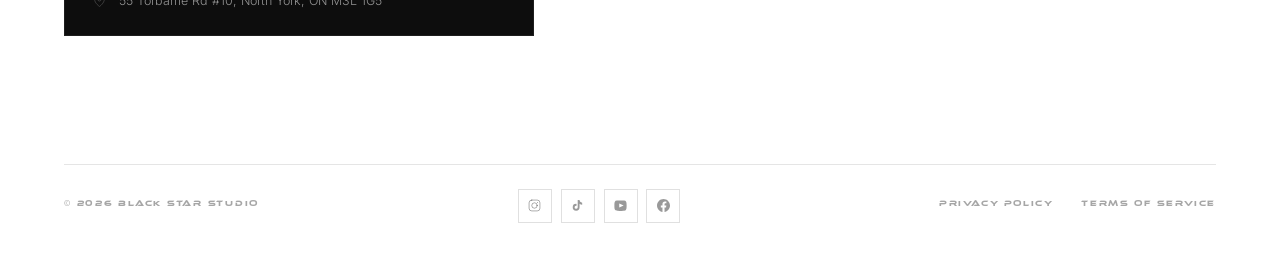
==== commit a9d1d4c0: "update new" ====
--- a/index.html
+++ b/index.html
@@ -103,6 +103,21 @@
 
 
   <!-- ======================================================
+       SERVICES SHOWCASE
+  ====================================================== -->
+  <section class="svc-showcase" id="svc-showcase">
+    <div class="svc-showcase__inner">
+      <div class="svc-showcase__header">
+        <p class="section-label">WHAT WE DO</p>
+        <h2 class="svc-showcase__heading">SERVICES.</h2>
+        <p class="svc-showcase__sub">Premium automotive finishes designed to protect, transform, and elevate every build.</p>
+      </div>
+      <div class="svc-showcase__grid" id="svc-showcase-grid"></div>
+    </div>
+  </section>
+
+
+  <!-- ======================================================
        HERO VISUAL — Large cinematic image / reel
   ====================================================== -->
 
@@ -263,71 +278,6 @@
 
 
   <!-- ======================================================
-       SECTION 5 — SERVICES
-  ====================================================== -->
-  <section class="services" id="services">
-    <div class="services__header">
-      <p class="section-label">What We Do</p>
-      <h2 class="services__title">Services</h2>
-    </div>
-
-    <div class="services__grid">
-
-      <div class="service-card">
-        <div class="service-card__number">01</div>
-        <h3 class="service-card__title">Custom Builds</h3>
-        <p class="service-card__desc">
-          <!-- PLACEHOLDER -->
-          [Description — full ground-up custom vehicle builds, crafted from concept to completion around the client's vision.]
-        </p>
-        <span class="service-card__arrow">→</span>
-      </div>
-
-      <div class="service-card">
-        <div class="service-card__number">02</div>
-        <h3 class="service-card__title">Performance Upgrades</h3>
-        <p class="service-card__desc">
-          <!-- PLACEHOLDER -->
-          [Description — precision engine, suspension, and drivetrain upgrades engineered for real-world performance.]
-        </p>
-        <span class="service-card__arrow">→</span>
-      </div>
-
-      <div class="service-card">
-        <div class="service-card__number">03</div>
-        <h3 class="service-card__title">Exterior Styling</h3>
-        <p class="service-card__desc">
-          <!-- PLACEHOLDER -->
-          [Description — custom body kits, aero packages, and full exterior transformation work.]
-        </p>
-        <span class="service-card__arrow">→</span>
-      </div>
-
-      <div class="service-card">
-        <div class="service-card__number">04</div>
-        <h3 class="service-card__title">Interior Details</h3>
-        <p class="service-card__desc">
-          <!-- PLACEHOLDER -->
-          [Description — bespoke interior crafting, custom upholstery, and refined cabin transformations.]
-        </p>
-        <span class="service-card__arrow">→</span>
-      </div>
-
-      <div class="service-card">
-        <div class="service-card__number">05</div>
-        <h3 class="service-card__title">Paint / Wrap / Protection</h3>
-        <p class="service-card__desc">
-          <!-- PLACEHOLDER -->
-          [Description — custom paint, vinyl wraps, PPF, and ceramic coating — finish work that defines the build.]
-        </p>
-        <span class="service-card__arrow">→</span>
-      </div>
-
-    </div>
-  </section>
-
-
-  <!-- ======================================================
        OUR WORK — Portfolio slider
   ====================================================== -->
   <section class="our-work" id="our-work">
@@ -360,46 +310,100 @@
   <!-- ======================================================
        SECTION 7 — WHAT MAKES US DIFFERENT
   ====================================================== -->
-  <section class="difference" id="difference">
-    <div class="difference__inner">
-
-      <div class="difference__header">
-        <p class="section-label">The Black Star Standard</p>
-        <h2 class="difference__heading">What Makes<br>Us Different.</h2>
-        <p class="difference__intro">Every transformation is approached with intention — from the material selected to the final detail revealed.</p>
-      </div>
-
-      <div class="difference__grid">
-
-        <div class="difference__item">
-          <span class="difference__num">01</span>
-          <div class="difference__body">
-            <h3 class="difference__title">Detail-Driven Execution</h3>
-            <p class="difference__desc">Every edge, finish, and surface is handled with precision.</p>
-          </div>
-        </div>
-
-        <div class="difference__item">
-          <span class="difference__num">02</span>
-          <div class="difference__body">
-            <h3 class="difference__title">Premium Materials</h3>
-            <p class="difference__desc">Carefully selected films and protection products built for appearance and durability.</p>
-          </div>
-        </div>
-
-        <div class="difference__item">
-          <span class="difference__num">03</span>
-          <div class="difference__body">
-            <h3 class="difference__title">Design With Identity</h3>
-            <p class="difference__desc">Every vehicle is treated as an individual build, not another repeated template.</p>
-          </div>
-        </div>
-
-        <div class="difference__item">
-          <span class="difference__num">04</span>
-          <div class="difference__body">
-            <h3 class="difference__title">A Complete Experience</h3>
-            <p class="difference__desc">From consultation to final reveal, every step is designed to feel professional and personal.</p>
+  <section class="diff-new" id="difference">
+    <div class="diff-new__inner">
+
+      <!-- Two-column header row -->
+      <div class="diff-new__top">
+
+        <!-- Left: intro text -->
+        <div class="diff-new__intro">
+          <p class="section-label">THE BLACK STAR STANDARD</p>
+          <h2 class="diff-new__heading">WHAT MAKES US<br>DIFFERENT.</h2>
+          <p class="diff-new__sub">Every vehicle is approached with intention, precision, and a clear visual direction.</p>
+        </div>
+
+        <!-- Right: animated logo visual -->
+        <div class="diff-new__visual" aria-hidden="true">
+          <div class="diff-new__orbit diff-new__orbit--2"></div>
+          <div class="diff-new__orbit diff-new__orbit--1"></div>
+          <div class="diff-new__glow"></div>
+          <div class="diff-new__logo">
+            <span class="diff-new__logo-black">BLACK</span>
+            <span class="diff-new__logo-star">STAR</span>
+            <span class="diff-new__logo-script-row">
+              <span class="diff-new__logo-script">Studio</span>
+              <span class="diff-new__logo-star-icon">★</span>
+            </span>
+          </div>
+        </div>
+
+      </div>
+
+      <!-- Four difference points -->
+      <div class="diff-new__points">
+
+        <div class="diff-new__point">
+          <div class="diff-new__point-icon">
+            <svg viewBox="0 0 24 24" fill="none" stroke="currentColor" stroke-width="1.25" stroke-linecap="round" stroke-linejoin="round">
+              <circle cx="12" cy="12" r="3.5"/>
+              <circle cx="12" cy="12" r="8.5"/>
+              <line x1="12" y1="1.5" x2="12" y2="7"/>
+              <line x1="12" y1="17" x2="12" y2="22.5"/>
+              <line x1="1.5" y1="12" x2="7" y2="12"/>
+              <line x1="17" y1="12" x2="22.5" y2="12"/>
+            </svg>
+          </div>
+          <div class="diff-new__point-body">
+            <span class="diff-new__point-num">01</span>
+            <h3 class="diff-new__point-title">PRECISION</h3>
+            <p class="diff-new__point-desc">Every edge and detail is finished with intention.</p>
+          </div>
+        </div>
+
+        <div class="diff-new__point">
+          <div class="diff-new__point-icon">
+            <svg viewBox="0 0 24 24" fill="none" stroke="currentColor" stroke-width="1.25" stroke-linecap="round" stroke-linejoin="round">
+              <rect x="3" y="15.5" width="18" height="3" rx="1"/>
+              <rect x="3" y="10.5" width="18" height="3" rx="1"/>
+              <rect x="3" y="5.5"  width="18" height="3" rx="1"/>
+            </svg>
+          </div>
+          <div class="diff-new__point-body">
+            <span class="diff-new__point-num">02</span>
+            <h3 class="diff-new__point-title">PREMIUM MATERIALS</h3>
+            <p class="diff-new__point-desc">Selected for appearance, protection, and durability.</p>
+          </div>
+        </div>
+
+        <div class="diff-new__point">
+          <div class="diff-new__point-icon">
+            <svg viewBox="0 0 24 24" fill="none" stroke="currentColor" stroke-width="1.25" stroke-linecap="round" stroke-linejoin="round">
+              <path d="M9 10c0-1.66 1.34-3 3-3s3 1.34 3 3c0 3-2 6-3 7"/>
+              <path d="M7 9C7 5.69 9.24 3 12 3s5 2.69 5 6c0 4.5-3 9-5 11"/>
+              <path d="M5 8C5 3.58 8.13 1 12 1s7 2.58 7 7c0 5.5-3.5 11-7 13"/>
+            </svg>
+          </div>
+          <div class="diff-new__point-body">
+            <span class="diff-new__point-num">03</span>
+            <h3 class="diff-new__point-title">PERSONAL DIRECTION</h3>
+            <p class="diff-new__point-desc">Every build is shaped around the vehicle and its owner.</p>
+          </div>
+        </div>
+
+        <div class="diff-new__point">
+          <div class="diff-new__point-icon">
+            <svg viewBox="0 0 24 24" fill="none" stroke="currentColor" stroke-width="1.25" stroke-linecap="round" stroke-linejoin="round">
+              <path d="M5 18.5A9 9 0 1 1 19 18.5"/>
+              <circle cx="5"  cy="18.5" r="1.8" fill="currentColor" stroke="none"/>
+              <circle cx="12" cy="3"    r="1.8" fill="currentColor" stroke="none"/>
+              <circle cx="19" cy="18.5" r="1.8" fill="currentColor" stroke="none"/>
+            </svg>
+          </div>
+          <div class="diff-new__point-body">
+            <span class="diff-new__point-num">04</span>
+            <h3 class="diff-new__point-title">COMPLETE EXPERIENCE</h3>
+            <p class="diff-new__point-desc">From consultation to final reveal.</p>
           </div>
         </div>
 
@@ -411,72 +415,48 @@
   <!-- ======================================================
        SECTION 8 — CLIENT REVIEWS
   ====================================================== -->
-  <section class="reviews" id="reviews">
-
-    <div class="reviews__header">
-      <p class="section-label">Client Experiences</p>
-      <h2 class="reviews__heading">Trusted By Those<br>Who Expect More.</h2>
-    </div>
-
-    <div class="reviews__stage">
-      <button class="reviews__arrow reviews__arrow--prev" id="reviews-prev" aria-label="Previous review">&#8592;</button>
-
-      <div class="reviews__overflow" id="reviews-overflow">
-        <div class="reviews__track" id="reviews-track">
-
-          <article class="review-card">
-            <span class="review-card__mark">&ldquo;</span>
-            <p class="review-card__text">The attention to detail completely changed the presence of the vehicle. Every panel was treated with a level of care I didn't expect — the result was beyond what I had imagined.</p>
-            <footer class="review-card__author">
-              <span class="review-card__name">— CLIENT NAME</span>
-              <span class="review-card__vehicle">Vehicle &middot; Service</span>
-            </footer>
-          </article>
-
-          <article class="review-card">
-            <span class="review-card__mark">&ldquo;</span>
-            <p class="review-card__text">From the first consultation to the final reveal, the entire experience felt personal and professional. They understood exactly what I wanted and delivered something even better.</p>
-            <footer class="review-card__author">
-              <span class="review-card__name">— CLIENT NAME</span>
-              <span class="review-card__vehicle">Vehicle &middot; Service</span>
-            </footer>
-          </article>
-
-          <article class="review-card">
-            <span class="review-card__mark">&ldquo;</span>
-            <p class="review-card__text">The materials, the craftsmanship, the finish — everything was at a different level. You can feel the quality in every surface. This wasn't just a wrap, it was a transformation.</p>
-            <footer class="review-card__author">
-              <span class="review-card__name">— CLIENT NAME</span>
-              <span class="review-card__vehicle">Vehicle &middot; Service</span>
-            </footer>
-          </article>
-
-          <article class="review-card">
-            <span class="review-card__mark">&ldquo;</span>
-            <p class="review-card__text">I've had work done elsewhere before, but the Black Star experience was something else entirely. The process was smooth, the communication was clear, and the result speaks for itself.</p>
-            <footer class="review-card__author">
-              <span class="review-card__name">— CLIENT NAME</span>
-              <span class="review-card__vehicle">Vehicle &middot; Service</span>
-            </footer>
-          </article>
-
-          <article class="review-card">
-            <span class="review-card__mark">&ldquo;</span>
-            <p class="review-card__text">Every detail was considered. The finish they achieved elevated the vehicle into something I'm genuinely proud to drive. Worth every dollar — and worth the wait.</p>
-            <footer class="review-card__author">
-              <span class="review-card__name">— CLIENT NAME</span>
-              <span class="review-card__vehicle">Vehicle &middot; Service</span>
-            </footer>
-          </article>
-
-        </div>
-      </div>
-
-      <button class="reviews__arrow reviews__arrow--next" id="reviews-next" aria-label="Next review">&#8594;</button>
-    </div>
-
-    <div class="reviews__dots" id="reviews-dots" aria-hidden="true"></div>
-
+  <section class="gr-reviews" id="reviews">
+    <div class="gr-reviews__inner">
+
+      <!-- Header -->
+      <div class="gr-reviews__header">
+        <p class="section-label">CLIENT EXPERIENCES</p>
+        <h2 class="gr-reviews__heading">OUR REVIEWS.</h2>
+        <p class="gr-reviews__sub">Real experiences from clients who trusted Black Star Studio with their vehicles.</p>
+      </div>
+
+      <!-- Google summary bar -->
+      <div class="gr-summary">
+        <div class="gr-summary__left">
+          <div class="gr-summary__brand">
+            <!-- Google G icon (attribution, not official endorsement) -->
+            <svg class="gr-summary__gicon" width="20" height="20" viewBox="0 0 24 24" aria-hidden="true">
+              <path fill="#4285F4" d="M22.56 12.25c0-.78-.07-1.53-.2-2.25H12v4.26h5.92c-.26 1.37-1.04 2.53-2.21 3.31v2.77h3.57c2.08-1.92 3.28-4.74 3.28-8.09z"/>
+              <path fill="#34A853" d="M12 23c2.97 0 5.46-.98 7.28-2.66l-3.57-2.77c-.98.66-2.23 1.06-3.71 1.06-2.86 0-5.29-1.93-6.16-4.53H2.18v2.84C3.99 20.53 7.7 23 12 23z"/>
+              <path fill="#FBBC05" d="M5.84 14.09c-.22-.66-.35-1.36-.35-2.09s.13-1.43.35-2.09V7.07H2.18C1.43 8.55 1 10.22 1 12s.43 3.45 1.18 4.93l2.85-2.22.81-.62z"/>
+              <path fill="#EA4335" d="M12 5.38c1.62 0 3.06.56 4.21 1.64l3.15-3.15C17.45 2.09 14.97 1 12 1 7.7 1 3.99 3.47 2.18 7.07l3.66 2.84c.87-2.6 3.3-4.53 6.16-4.53z"/>
+            </svg>
+            <span class="gr-summary__brand-label">Google Reviews</span>
+          </div>
+          <div class="gr-summary__score-row">
+            <span class="gr-summary__score" id="gr-score"></span>
+            <div class="gr-summary__stars" id="gr-stars" aria-label="Rating pending confirmation"></div>
+            <span class="gr-summary__count" id="gr-count"></span>
+          </div>
+        </div>
+        <div class="gr-summary__right">
+          <a href="#" class="gr-summary__cta" id="gr-write-btn"
+             target="_blank" rel="noopener noreferrer">WRITE A REVIEW</a>
+        </div>
+      </div>
+
+      <!-- Cards (desktop grid / mobile swipe) -->
+      <div class="gr-grid" id="gr-grid"></div>
+
+      <!-- Mobile dots -->
+      <div class="gr-dots" id="gr-dots" aria-hidden="true"></div>
+
+    </div>
   </section>
 
 
@@ -604,28 +584,6 @@
   </section>
 
 
-  <!-- ======================================================
-       SECTION 10 — STUDIO IMAGE (Where The Transformation Happens)
-  ====================================================== -->
-  <section class="studio-image" id="studio">
-    <div class="studio-image__inner">
-
-      <div class="studio-image__visual">
-        <!--
-          REPLACE with a real shop / installation / studio image:
-          <img src="studio-shot.jpg" alt="Inside Black Star Studio">
-        -->
-        <div class="placeholder placeholder--large"><span>Studio / Installation Image</span></div>
-      </div>
-
-      <div class="studio-image__content">
-        <p class="section-label">Inside Black Star</p>
-        <h2 class="studio-image__heading">Where The<br>Transformation Happens.</h2>
-        <p class="studio-image__body">Every transformation begins with a vision and ends with a presence that feels completely its own.</p>
-      </div>
-
-    </div>
-  </section>
 
 
   <!-- ======================================================
--- a/css/main.css
+++ b/css/main.css
@@ -328,6 +328,7 @@
   z-index: 0;
 }
 
+
 /* Starts invisible — intro.js adds .revealed after the logo exit */
 .hero__content {
   position: relative;
@@ -481,7 +482,7 @@
 .materials__track {
   display: flex;
   will-change: transform;
-  animation: matScroll 18s linear infinite;
+  animation: matScroll 10s linear infinite;
   cursor: grab;
 }
 
@@ -576,7 +577,7 @@
 @media (max-width: 768px) {
   /* Keep the CSS animation — do NOT switch to scroll on mobile */
   .materials__track {
-    animation: matScroll 28s linear infinite;
+    animation: matScroll 12s linear infinite;
     cursor: default;
   }
 
@@ -850,6 +851,184 @@
   /* Text is embedded in the infographic image itself */
   .finish-tech__text,
   .finish-tech__body { display: none; }
+}
+
+
+/* ============================================================
+   SVC SHOWCASE — NEW SERVICES EDITORIAL GRID
+   ============================================================ */
+.svc-showcase {
+  padding: var(--space-xl) var(--gutter);
+  background: var(--black);
+}
+
+.svc-showcase__inner {
+  max-width: 1280px;
+  margin: 0 auto;
+}
+
+.svc-showcase__header {
+  margin-bottom: 2.75rem;
+}
+
+.svc-showcase__heading {
+  font-family: var(--font-display);
+  font-size: clamp(2.2rem, 5vw, 4.5rem);
+  font-weight: 400;
+  letter-spacing: 0.12em;
+  color: #ffffff;
+  line-height: 1;
+  margin: 0.3rem 0 0.75rem;
+}
+
+.svc-showcase__sub {
+  font-family: var(--font-ui);
+  font-size: 0.82rem;
+  font-weight: 300;
+  color: rgba(255,255,255,0.42);
+  letter-spacing: 0.06em;
+  max-width: 480px;
+  line-height: 1.7;
+  margin: 0;
+}
+
+/* Grid: 4 cols × 3 rows. Wide hero top-left, wide hero bottom-right, full-width feature bottom */
+.svc-showcase__grid {
+  display: grid;
+  grid-template-columns: repeat(4, 1fr);
+  grid-template-rows: 300px 240px 260px;
+  gap: 10px;
+  align-items: stretch;
+}
+
+/* --- Card base --- */
+.svc-card {
+  position: relative;
+  overflow: hidden;
+  border-radius: 12px;
+  display: block;
+  text-decoration: none;
+  cursor: pointer;
+  background: #111;
+  transition: transform 0.4s cubic-bezier(.22,1,.36,1),
+              box-shadow 0.4s cubic-bezier(.22,1,.36,1);
+}
+
+.svc-card:hover {
+  transform: translateY(-5px);
+  box-shadow: 0 24px 64px rgba(0,0,0,0.55);
+}
+
+/* Grid placement — diagonal big-card balance */
+.svc-card:nth-child(1) { grid-column: 1 / 3; }   /* WRAPPING — hero wide */
+.svc-card:nth-child(2) { grid-column: 3 / 4; }   /* PPF */
+.svc-card:nth-child(3) { grid-column: 4 / 5; }   /* CERAMIC */
+.svc-card:nth-child(4) { grid-column: 1 / 2; }   /* TINTING */
+.svc-card:nth-child(5) { grid-column: 2 / 3; }   /* DECALS */
+.svc-card:nth-child(6) { grid-column: 3 / 5; }   /* COMMERCIAL — hero wide */
+.svc-card:nth-child(7) { grid-column: 1 / 5; }   /* DECALS — full-width feature */
+
+/* Media layer */
+.svc-card__media {
+  position: absolute;
+  inset: 0;
+}
+
+.svc-card__img {
+  width: 100%;
+  height: 100%;
+  object-fit: cover;
+  object-position: var(--img-pos, center center);
+  transition: transform 0.7s cubic-bezier(.22,1,.36,1);
+}
+
+.svc-card:hover .svc-card__img { transform: scale(1.06); }
+
+/* Gradient overlay */
+.svc-card__overlay {
+  position: absolute;
+  inset: 0;
+  background: linear-gradient(
+    to top,
+    rgba(0,0,0,0.85) 0%,
+    rgba(0,0,0,0.3)  48%,
+    transparent      78%
+  );
+  z-index: 1;
+}
+
+/* Content anchored to bottom */
+.svc-card__content {
+  position: absolute;
+  bottom: 0;
+  left: 0;
+  right: 0;
+  z-index: 2;
+  padding: 1.2rem 1.5rem;
+}
+
+.svc-card__number {
+  font-family: var(--font-ui);
+  font-size: 0.58rem;
+  font-weight: 400;
+  letter-spacing: 0.22em;
+  color: var(--gold);
+  display: block;
+  margin-bottom: 0.35rem;
+}
+
+.svc-card__title {
+  font-family: var(--font-display);
+  font-size: clamp(0.58rem, 0.9vw, 0.78rem);
+  font-weight: 400;
+  letter-spacing: 0.18em;
+  color: #ffffff;
+  margin: 0 0 0.32rem;
+  line-height: 1.15;
+}
+
+.svc-card__sub {
+  font-family: var(--font-ui);
+  font-size: 0.68rem;
+  font-weight: 300;
+  color: rgba(255,255,255,0.55);
+  margin: 0 0 0.85rem;
+  letter-spacing: 0.04em;
+  line-height: 1.5;
+}
+
+.svc-card__cta {
+  font-family: var(--font-ui);
+  font-size: 0.58rem;
+  font-weight: 500;
+  letter-spacing: 0.24em;
+  color: var(--gold);
+  text-transform: uppercase;
+  display: inline-flex;
+  align-items: center;
+  gap: 0.35rem;
+  transition: gap 0.25s ease;
+}
+
+.svc-card:hover .svc-card__cta { gap: 0.62rem; }
+
+/* ── Mobile: stacked column ─────────────────────────────── */
+@media (max-width: 768px) {
+  .svc-showcase__grid {
+    grid-template-columns: 1fr;
+    grid-template-rows: none;
+  }
+
+  .svc-card:nth-child(1),
+  .svc-card:nth-child(2),
+  .svc-card:nth-child(3),
+  .svc-card:nth-child(4),
+  .svc-card:nth-child(5),
+  .svc-card:nth-child(6) {
+    grid-column: auto;
+    grid-row: auto;
+    aspect-ratio: 16 / 9;
+  }
 }
 
 
@@ -1275,243 +1454,639 @@
 
 
 /* ============================================================
-   9. WHAT MAKES US DIFFERENT
+   9. WHAT MAKES US DIFFERENT — REDESIGNED
    ============================================================ */
-.difference {
+.diff-new {
   padding: var(--space-xl) var(--gutter);
-  background: var(--surface-1);
+  background: var(--black);
   border-top: 1px solid var(--border);
 }
 
-.difference__inner {
-  max-width: var(--max-w);
+.diff-new__inner {
+  max-width: 1280px;
   margin: 0 auto;
 }
 
-.difference__header {
+/* ── Two-column top ─────────────────────────────────────── */
+.diff-new__top {
   display: grid;
   grid-template-columns: 1fr 1fr;
-  gap: 3rem;
-  align-items: end;
-  margin-bottom: var(--space-lg);
-}
-
-.difference__heading {
+  gap: 4rem;
+  align-items: center;
+  margin-bottom: 4.5rem;
+}
+
+/* Left intro */
+.diff-new__heading {
   font-family: var(--font-display);
-  font-size: clamp(1.4rem, 2.5vw, 2.4rem);
-  font-weight: 400;
+  font-size: clamp(2rem, 3.8vw, 3.6rem);
+  font-weight: 400;
+  letter-spacing: 0.1em;
+  color: #ffffff;
   line-height: 1.05;
-  color: var(--text-primary);
-  margin-top: 0.75rem;
-}
-
-.difference__intro {
+  margin: 0.4rem 0 1.25rem;
+}
+
+.diff-new__sub {
   font-family: var(--font-ui);
-  font-size: 0.85rem;
-  font-weight: 300;
-  color: var(--text-secondary);
-  line-height: 1.85;
-  max-width: 380px;
-  align-self: end;
-}
-
-.difference__grid {
-  display: grid;
-  grid-template-columns: 1fr 1fr;
-  border-top: 1px solid var(--border);
-}
-
-.difference__item {
-  display: flex;
-  gap: 2rem;
-  align-items: flex-start;
-  padding: 3rem 0;
-  border-bottom: 1px solid var(--border);
-  transition: background 0.3s;
-}
-
-.difference__item:nth-child(odd)  { padding-right: 3.5rem; }
-.difference__item:nth-child(even) { padding-left:  3.5rem; border-left: 1px solid var(--border); }
-
-.difference__num {
-  font-family: 'Cormorant Garamond', serif;
-  font-size: clamp(3rem, 5vw, 5rem);
-  font-weight: 300;
-  color: rgba(255, 255, 255, 0.055);
-  line-height: 0.85;
-  flex-shrink: 0;
-  width: 3.2rem;
-  text-align: right;
-  user-select: none;
-}
-
-.difference__title {
-  font-family: var(--font-display);
-  font-size: 0.85rem;
-  font-weight: 400;
-  color: var(--text-primary);
-  margin-bottom: 0.75rem;
-  line-height: 1.2;
-}
-
-.difference__desc {
   font-size: 0.82rem;
   font-weight: 300;
-  color: var(--text-secondary);
-  line-height: 1.78;
+  color: rgba(255,255,255,0.42);
+  line-height: 1.75;
+  max-width: 320px;
+  margin: 0;
+}
+
+/* ── Right: logo visual ─────────────────────────────────── */
+.diff-new__visual {
+  position: relative;
+  display: flex;
+  align-items: center;
+  justify-content: center;
+  height: 360px;
+}
+
+/* Orbit rings */
+.diff-new__orbit {
+  position: absolute;
+  border-radius: 50%;
+  pointer-events: none;
+}
+
+.diff-new__orbit--1 {
+  width: 260px;
+  height: 260px;
+  border: 1px solid rgba(200,169,110,0.1);
+  animation: diff-orbit 28s linear infinite;
+}
+
+.diff-new__orbit--2 {
+  width: 370px;
+  height: 370px;
+  border: 1px dashed rgba(255,255,255,0.05);
+  animation: diff-orbit 50s linear infinite reverse;
+}
+
+@keyframes diff-orbit {
+  from { transform: rotate(0deg); }
+  to   { transform: rotate(360deg); }
+}
+
+/* Central glow */
+.diff-new__glow {
+  position: absolute;
+  width: 220px;
+  height: 220px;
+  border-radius: 50%;
+  background: radial-gradient(circle, rgba(200,169,110,0.1) 0%, transparent 68%);
+  animation: diff-glow 5s ease-in-out infinite;
+  pointer-events: none;
+}
+
+@keyframes diff-glow {
+  0%, 100% { opacity: 0.5; transform: scale(1); }
+  50%       { opacity: 1;   transform: scale(1.15); }
+}
+
+/* Logo */
+.diff-new__logo {
+  position: relative;
+  z-index: 2;
+  text-align: center;
+  line-height: 1;
+  animation: diff-float 7s ease-in-out infinite;
+  user-select: none;
+}
+
+@keyframes diff-float {
+  0%, 100% { transform: translateY(0px); }
+  50%       { transform: translateY(-7px); }
+}
+
+.diff-new__logo-black {
+  display: block;
+  font-family: var(--font-display);
+  font-size: clamp(1rem, 1.8vw, 1.6rem);
+  font-weight: 400;
+  letter-spacing: 0.32em;
+  color: rgba(255,255,255,0.55);
+  margin-bottom: 0.1em;
+}
+
+.diff-new__logo-star {
+  display: block;
+  font-family: var(--font-display);
+  font-size: clamp(2.8rem, 5.5vw, 5.2rem);
+  font-weight: 400;
+  letter-spacing: 0.18em;
+  background: linear-gradient(135deg, #ffffff 0%, #c8a96e 45%, #ffffff 100%);
+  -webkit-background-clip: text;
+  -webkit-text-fill-color: transparent;
+  background-clip: text;
+  line-height: 1;
+  filter: drop-shadow(0 0 28px rgba(200,169,110,0.25));
+}
+
+.diff-new__logo-script-row {
+  display: flex;
+  align-items: center;
+  justify-content: center;
+  gap: 0.25em;
+  margin-top: 0.15em;
+}
+
+.diff-new__logo-script {
+  font-family: 'BrittanySignature', cursive;
+  font-size: clamp(1.1rem, 2.2vw, 2rem);
+  color: rgba(255,255,255,0.5);
+  line-height: 1;
+  padding-top: 0.1em;
+}
+
+.diff-new__logo-star-icon {
+  font-size: 0.6rem;
+  color: var(--gold);
+  filter: drop-shadow(0 0 5px rgba(200,169,110,0.6));
+  line-height: 1;
+  margin-bottom: 0.3em;
+}
+
+/* ── Four feature points ────────────────────────────────── */
+.diff-new__points {
+  display: grid;
+  grid-template-columns: repeat(4, 1fr);
+  border-top: 1px solid rgba(255,255,255,0.07);
+}
+
+.diff-new__point {
+  display: flex;
+  gap: 1rem;
+  align-items: flex-start;
+  padding: 2.2rem 2rem 2.2rem 0;
+  border-right: 1px solid rgba(255,255,255,0.06);
+  transition: background 0.3s ease;
+}
+
+.diff-new__point:not(:first-child) { padding-left: 2rem; }
+.diff-new__point:last-child { border-right: none; padding-right: 0; }
+
+.diff-new__point:hover { background: rgba(255,255,255,0.02); }
+
+.diff-new__point-icon {
+  flex-shrink: 0;
+  width: 34px;
+  height: 34px;
+  color: rgba(255,255,255,0.3);
+  transition: color 0.3s ease;
+  margin-top: 2px;
+}
+
+.diff-new__point:hover .diff-new__point-icon { color: var(--gold); }
+
+.diff-new__point-icon svg {
+  width: 100%;
+  height: 100%;
+}
+
+.diff-new__point-num {
+  font-family: var(--font-ui);
+  font-size: 0.55rem;
+  font-weight: 400;
+  letter-spacing: 0.24em;
+  color: var(--gold);
+  display: block;
+  margin-bottom: 0.35rem;
+}
+
+.diff-new__point-title {
+  font-family: var(--font-display);
+  font-size: 0.58rem;
+  font-weight: 400;
+  letter-spacing: 0.18em;
+  color: #ffffff;
+  margin: 0 0 0.5rem;
+  line-height: 1.2;
+}
+
+.diff-new__point-desc {
+  font-family: var(--font-ui);
+  font-size: 0.72rem;
+  font-weight: 300;
+  color: rgba(255,255,255,0.38);
+  line-height: 1.65;
+  margin: 0;
+}
+
+/* ── Scroll reveal animations ───────────────────────────── */
+.diff-anim {
+  opacity: 0;
+  transform: translateY(22px);
+  transition: opacity 0.85s cubic-bezier(.22,1,.36,1),
+              transform 0.85s cubic-bezier(.22,1,.36,1);
+}
+
+.diff-anim--visual {
+  opacity: 0;
+  transform: scale(0.9);
+  transition: opacity 1s cubic-bezier(.22,1,.36,1),
+              transform 1s cubic-bezier(.22,1,.36,1);
+}
+
+.diff-anim.diff-in,
+.diff-anim--visual.diff-in {
+  opacity: 1;
+  transform: none;
+}
+
+/* ── Tablet: 2-column points ────────────────────────────── */
+@media (max-width: 1100px) {
+  .diff-new__points {
+    grid-template-columns: 1fr 1fr;
+  }
+
+  .diff-new__point:nth-child(2) { border-right: none; }
+  .diff-new__point:nth-child(3) { padding-left: 0; border-top: 1px solid rgba(255,255,255,0.06); }
+  .diff-new__point:nth-child(4) { border-right: none; border-top: 1px solid rgba(255,255,255,0.06); }
+}
+
+/* ── Mobile ─────────────────────────────────────────────── */
+@media (max-width: 768px) {
+  .diff-new__top {
+    grid-template-columns: 1fr;
+    gap: 2.5rem;
+  }
+
+  .diff-new__visual { height: 280px; }
+
+  .diff-new__orbit--2 { display: none; }
+
+  .diff-new__logo-star {
+    font-size: clamp(2.2rem, 10vw, 3.5rem);
+  }
+}
+
+@media (max-width: 480px) {
+  .diff-new__points { grid-template-columns: 1fr; }
+
+  .diff-new__point {
+    padding: 1.5rem 0;
+    border-right: none;
+    border-top: 1px solid rgba(255,255,255,0.06);
+  }
+
+  .diff-new__point:nth-child(n) {
+    padding-left: 0;
+    border-right: none;
+  }
 }
 
 
 /* ============================================================
-   9b. CLIENT REVIEWS
+   9b. GOOGLE-STYLE REVIEWS
    ============================================================ */
-.reviews {
-  padding: var(--space-xl) 0;
-  background: var(--black);
-  border-top: 1px solid var(--border);
-  overflow: hidden;
-}
-
-.reviews__header {
+.gr-reviews {
+  padding: var(--space-xl) var(--gutter);
+  background: #ffffff;
+  border-top: 1px solid rgba(0, 0, 0, 0.1);
+}
+
+.gr-reviews__inner {
+  max-width: 1280px;
+  margin: 0 auto;
+}
+
+/* Header */
+.gr-reviews__header {
   text-align: center;
-  padding: 0 var(--gutter);
-  margin-bottom: var(--space-lg);
-}
-
-.reviews__heading {
+  margin-bottom: 2.5rem;
+}
+
+.gr-reviews__heading {
   font-family: var(--font-display);
-  font-size: clamp(1.4rem, 2.5vw, 2.4rem);
-  font-weight: 400;
-  line-height: 1.05;
-  color: var(--text-primary);
-  margin-top: 0.75rem;
-}
-
-.reviews__stage {
-  display: flex;
-  align-items: center;
-  gap: 1.25rem;
-  padding: 0 var(--gutter);
-}
-
-.reviews__overflow {
-  flex: 1;
-  overflow: hidden;
-}
-
-.reviews__track {
-  display: flex;
+  font-size: clamp(2rem, 4.5vw, 4rem);
+  font-weight: 400;
+  letter-spacing: 0.12em;
+  color: #080808;
+  line-height: 1;
+  margin: 0.3rem 0 0.7rem;
+}
+
+.gr-reviews__sub {
+  font-family: var(--font-ui);
+  font-size: 0.8rem;
+  font-weight: 300;
+  color: rgba(0,0,0,0.45);
+  letter-spacing: 0.05em;
+  line-height: 1.7;
+  margin: 0;
+}
+
+/* ── Summary bar ─────────────────────────────────────────── */
+.gr-summary {
+  display: flex;
+  align-items: center;
+  justify-content: space-between;
   gap: 1.5rem;
-  transition: transform 0.65s cubic-bezier(0.16, 1, 0.3, 1);
-  will-change: transform;
-}
-
-.review-card {
-  flex: 0 0 min(580px, 78vw);
-  background: var(--surface-1);
-  border: 1px solid var(--border);
-  padding: 3rem 3.25rem;
-  opacity: 0.35;
-  transform: scale(0.96);
-  transition: opacity 0.45s var(--ease-out), transform 0.45s var(--ease-out);
+  background: #111;
+  border: 1px solid rgba(255,255,255,0.1);
+  border-radius: 14px;
+  padding: 1.1rem 1.6rem;
+  margin-bottom: 2rem;
+}
+
+.gr-summary__left {
   display: flex;
   flex-direction: column;
-}
-
-.review-card--active {
-  opacity: 1;
-  transform: scale(1);
-}
-
-.review-card__mark {
-  font-family: 'Cormorant Garamond', serif;
-  font-size: 5rem;
-  color: var(--gold);
-  opacity: 0.25;
-  line-height: 0.6;
-  display: block;
-  margin-bottom: 1.75rem;
-  user-select: none;
-}
-
-.review-card__text {
-  font-family: 'Cormorant Garamond', serif;
-  font-size: clamp(1rem, 1.6vw, 1.3rem);
-  font-weight: 300;
-  font-style: italic;
-  color: var(--text-primary);
-  line-height: 1.7;
-  flex: 1;
-  margin-bottom: 2.5rem;
-}
-
-.review-card__author {
-  display: flex;
-  flex-direction: column;
-  gap: 0.3rem;
-  border-top: 1px solid var(--border);
-  padding-top: 1.5rem;
-}
-
-.review-card__name {
+  gap: 0.5rem;
+}
+
+.gr-summary__brand {
+  display: flex;
+  align-items: center;
+  gap: 0.5rem;
+}
+
+.gr-summary__gicon { flex-shrink: 0; }
+
+.gr-summary__brand-label {
   font-family: var(--font-ui);
-  font-size: 0.68rem;
+  font-size: 0.72rem;
   font-weight: 500;
-  letter-spacing: 0.2em;
-  text-transform: uppercase;
-  color: var(--text-primary);
-}
-
-.review-card__vehicle {
+  letter-spacing: 0.08em;
+  color: rgba(255,255,255,0.6);
+}
+
+.gr-summary__score-row {
+  display: flex;
+  align-items: center;
+  gap: 0.6rem;
+  flex-wrap: wrap;
+}
+
+.gr-summary__score {
+  font-family: var(--font-ui);
+  font-size: 1.5rem;
+  font-weight: 600;
+  color: #ffffff;
+  line-height: 1;
+}
+
+.gr-summary__stars {
+  display: flex;
+  gap: 2px;
+}
+
+.gr-star {
+  font-size: 1rem;
+  color: rgba(255,255,255,0.15);
+  line-height: 1;
+}
+
+.gr-star--filled { color: #f5c518; }
+
+.gr-summary__count {
+  font-family: var(--font-ui);
+  font-size: 0.72rem;
+  font-weight: 400;
+  color: rgba(255,255,255,0.45);
+  letter-spacing: 0.04em;
+}
+
+.gr-summary__cta {
+  display: inline-flex;
+  align-items: center;
+  padding: 0.65rem 1.4rem;
+  border: 1px solid var(--gold);
+  border-radius: 8px;
   font-family: var(--font-ui);
   font-size: 0.62rem;
-  letter-spacing: 0.12em;
+  font-weight: 600;
+  letter-spacing: 0.2em;
+  color: var(--gold);
+  text-decoration: none;
+  white-space: nowrap;
+  transition: background 0.22s, color 0.22s;
+}
+
+.gr-summary__cta:hover {
+  background: var(--gold);
+  color: #000;
+}
+
+/* ── Card grid ───────────────────────────────────────────── */
+.gr-grid {
+  display: grid;
+  grid-template-columns: repeat(4, 1fr);
+  gap: 14px;
+  align-items: start;
+}
+
+/* ── Individual card ─────────────────────────────────────── */
+.gr-card {
+  background: #111;
+  border: 1px solid rgba(255,255,255,0.08);
+  border-radius: 14px;
+  padding: 1.4rem;
+  display: flex;
+  flex-direction: column;
+  gap: 0.9rem;
+  box-shadow: 0 2px 20px rgba(0,0,0,0.25);
+  transition: border-color 0.25s, box-shadow 0.25s;
+}
+
+.gr-card:hover {
+  border-color: rgba(255,255,255,0.16);
+  box-shadow: 0 8px 40px rgba(0,0,0,0.45);
+}
+
+/* Card top row */
+.gr-card__top {
+  display: flex;
+  align-items: flex-start;
+  gap: 0.75rem;
+}
+
+.gr-card__avatar {
+  width: 38px;
+  height: 38px;
+  border-radius: 50%;
+  background: var(--gold);
+  color: #000;
+  font-family: var(--font-ui);
+  font-size: 0.9rem;
+  font-weight: 700;
+  display: flex;
+  align-items: center;
+  justify-content: center;
+  flex-shrink: 0;
   text-transform: uppercase;
-  color: var(--text-muted);
-}
-
-.reviews__arrow {
+}
+
+.gr-card__avatar img {
+  width: 100%;
+  height: 100%;
+  border-radius: 50%;
+  object-fit: cover;
+}
+
+.gr-card__meta {
+  flex: 1;
+  min-width: 0;
+}
+
+.gr-card__name {
+  font-family: var(--font-ui);
+  font-size: 0.78rem;
+  font-weight: 600;
+  color: #ffffff;
+  display: block;
+  margin-bottom: 0.25rem;
+  white-space: nowrap;
+  overflow: hidden;
+  text-overflow: ellipsis;
+}
+
+.gr-card__stars {
+  display: flex;
+  gap: 2px;
+}
+
+.gr-card__stars .gr-star { font-size: 0.78rem; }
+
+.gr-card__gicon {
   flex-shrink: 0;
-  width: 46px;
-  height: 46px;
-  border: 1px solid var(--border);
-  background: transparent;
-  color: var(--text-secondary);
-  font-size: 1rem;
+  width: 16px;
+  height: 16px;
+  opacity: 0.7;
+  margin-top: 2px;
+}
+
+/* Review text */
+.gr-card__text-wrap { position: relative; }
+
+.gr-card__text {
+  font-family: var(--font-ui);
+  font-size: 0.78rem;
+  font-weight: 300;
+  color: rgba(255,255,255,0.8);
+  line-height: 1.65;
+  margin: 0;
+  display: -webkit-box;
+  -webkit-line-clamp: 5;
+  -webkit-box-orient: vertical;
+  overflow: hidden;
+  transition: none;
+}
+
+.gr-card__text.is-expanded {
+  display: block;
+  overflow: visible;
+  -webkit-line-clamp: unset;
+}
+
+.gr-card__read-more {
+  background: none;
+  border: none;
+  padding: 0;
+  margin-top: 0.35rem;
+  font-family: var(--font-ui);
+  font-size: 0.72rem;
+  font-weight: 500;
+  color: var(--gold);
   cursor: pointer;
-  display: flex;
-  align-items: center;
+  letter-spacing: 0.04em;
+}
+
+.gr-card__read-more:hover { text-decoration: underline; }
+
+/* Card footer */
+.gr-card__footer {
+  margin-top: auto;
+  padding-top: 0.75rem;
+  border-top: 1px solid rgba(255,255,255,0.06);
+}
+
+.gr-card__service {
+  font-family: var(--font-ui);
+  font-size: 0.64rem;
+  font-weight: 400;
+  letter-spacing: 0.1em;
+  color: rgba(255,255,255,0.35);
+  text-transform: uppercase;
+}
+
+/* Project image thumbnail */
+.gr-card__project-img {
+  width: 100%;
+  aspect-ratio: 16/9;
+  border-radius: 8px;
+  object-fit: cover;
+  margin-top: 0.25rem;
+}
+
+/* ── Mobile dots (hidden on desktop) ─────────────────────── */
+.gr-dots {
+  display: none;
   justify-content: center;
-  transition: border-color 0.2s, color 0.2s;
-}
-
-.reviews__arrow:hover {
-  border-color: var(--gold);
-  color: var(--gold);
-}
-
-.reviews__dots {
-  display: flex;
-  justify-content: center;
-  gap: 0.55rem;
-  margin-top: 2.5rem;
-  padding: 0 var(--gutter);
-}
-
-.reviews__dot {
-  width: 5px;
-  height: 5px;
+  gap: 0.5rem;
+  margin-top: 1.5rem;
+}
+
+.gr-dot {
+  width: 6px;
+  height: 6px;
   border-radius: 50%;
-  background: var(--border-light);
+  background: rgba(255,255,255,0.2);
   border: none;
+  padding: 0;
   cursor: pointer;
-  padding: 0;
   transition: background 0.25s, transform 0.25s;
 }
 
-.reviews__dot--active {
+.gr-dot--active {
   background: var(--gold);
-  transform: scale(1.4);
+  transform: scale(1.35);
+}
+
+/* ── Tablet: 2 columns ───────────────────────────────────── */
+@media (max-width: 1100px) {
+  .gr-grid { grid-template-columns: repeat(2, 1fr); }
+}
+
+/* ── Mobile: horizontal swipe ────────────────────────────── */
+@media (max-width: 768px) {
+  .gr-summary {
+    flex-direction: column;
+    align-items: flex-start;
+    gap: 1rem;
+  }
+
+  .gr-summary__cta {
+    width: 100%;
+    justify-content: center;
+  }
+
+  .gr-grid {
+    display: flex;
+    overflow-x: auto;
+    scroll-snap-type: x mandatory;
+    scrollbar-width: none;
+    gap: 12px;
+    padding-bottom: 0.5rem;
+    /* Negative margin trick so cards touch gutter edges */
+    margin: 0 calc(-1 * var(--gutter));
+    padding-left: var(--gutter);
+    padding-right: var(--gutter);
+  }
+
+  .gr-grid::-webkit-scrollbar { display: none; }
+
+  .gr-card {
+    flex: 0 0 min(84vw, 340px);
+    scroll-snap-align: start;
+  }
+
+  .gr-dots { display: flex; }
 }
 
 
@@ -1652,10 +2227,7 @@
    ============================================================ */
 .contact {
   padding: var(--space-xl) var(--gutter);
-  background-image: url('../Background.webp');
-  background-size: cover;
-  background-position: center;
-  background-color: var(--surface-1);
+  background: #000000;
   border-top: 1px solid var(--border);
 }
 
@@ -2375,6 +2947,76 @@
 .footer__legal a:hover { color: var(--text-secondary); }
 
 
+/* ── Footer white theme ──────────────────────────────────── */
+.footer {
+  background: #ffffff;
+  border-top: 1px solid rgba(0,0,0,0.1);
+}
+
+.footer__logo-eth,
+.footer__logo-script { color: #080808; }
+
+.footer__logo-star {
+  color: #080808;
+  filter: drop-shadow(0 0 5px rgba(0,0,0,0.15));
+}
+
+.footer__brand-stmt { color: rgba(0,0,0,0.5); }
+
+.footer__contact-panel {
+  background: #0d0d0d;
+  border-color: rgba(255,255,255,0.07);
+}
+
+.footer__contact-item,
+.footer__contact-item a { color: rgba(255,255,255,0.55); }
+
+.footer__contact-item a:hover { color: #ffffff; }
+
+.footer__nav-btn {
+  border-color: rgba(255,255,255,0.08);
+  background: #0d0d0d;
+  color: rgba(255,255,255,0.6);
+}
+
+.footer__nav-btn:hover {
+  background: #1a1a1a;
+  color: #ffffff;
+  border-color: rgba(255,255,255,0.18);
+}
+
+.footer__service-item {
+  border-color: rgba(255,255,255,0.08);
+  background: #0d0d0d;
+}
+
+.footer__service-item:hover { border-color: rgba(255,255,255,0.18); }
+
+.footer__service-btn { color: rgba(255,255,255,0.6); }
+
+.footer__service-btn:hover,
+.footer__service-item--open .footer__service-btn { color: #ffffff; }
+
+.footer__service-desc { color: rgba(255,255,255,0.4); }
+
+.footer__bottom { border-top-color: rgba(0,0,0,0.1); }
+
+.footer__copyright { color: rgba(0,0,0,0.35); }
+
+.footer__social {
+  border-color: rgba(0,0,0,0.12);
+  color: rgba(0,0,0,0.4);
+}
+
+.footer__social:hover {
+  color: #080808;
+  border-color: rgba(0,0,0,0.25);
+}
+
+.footer__legal a { color: rgba(0,0,0,0.35); }
+.footer__legal a:hover { color: rgba(0,0,0,0.7); }
+
+
 /* ============================================================
    10. TRUSTED BRANDS BANNER
    ============================================================ */
@@ -2438,7 +3080,7 @@
 
 @keyframes brandsScroll {
   from { transform: translateX(0); }
-  to   { transform: translateX(-50%); }
+  to   { transform: translateX(var(--brands-w, -50%)); }
 }
 
 @media (prefers-reduced-motion: reduce) {
@@ -2612,7 +3254,6 @@
 /* ---- Tablet (≤ 1024px) ----------------------------------- */
 @media (max-width: 1024px) {
   .signature__layout       { grid-template-columns: 1fr; }
-  .difference__header      { grid-template-columns: 1fr; gap: 1.5rem; }
   .why-bss__inner          { grid-template-columns: 1fr; }
   .why-bss__img-wrap       { height: 420px; }
   .studio-image__inner     { grid-template-columns: 1fr; }
@@ -2703,9 +3344,6 @@
   .reveal__video-wrap { width: 100%; }
 
   /* ── Difference ─────────────────────────────────────────── */
-  .difference__grid { grid-template-columns: 1fr; }
-  .difference__item:nth-child(even) { padding-left: 0; border-left: none; }
-  .difference__item:nth-child(odd)  { padding-right: 0; }
 
   /* ── Why BSS ─────────────────────────────────────────────── */
   .why-bss__img-wrap {
@@ -2728,8 +3366,6 @@
   }
 
   /* ── Reviews ─────────────────────────────────────────────── */
-  .review-card   { flex: 0 0 min(480px, 85vw); padding: 2rem; }
-  .reviews__arrow { display: none; }
 
   /* ── Our Work ────────────────────────────────────────────── */
   .build-item { width: clamp(240px, 76vw, 300px); }
@@ -2772,12 +3408,6 @@
   }
   .service-card:last-child { border-bottom: none; }
 
-  /* Difference */
-  .difference__num { font-size: 2.5rem; width: 2.5rem; }
-
-  /* Reviews */
-  .review-card { padding: 1.75rem 1.25rem; }
-  .review-card__text { font-size: 1rem; }
 
   /* Contact form */
   .contact__form-wrap { padding: 1.25rem; }
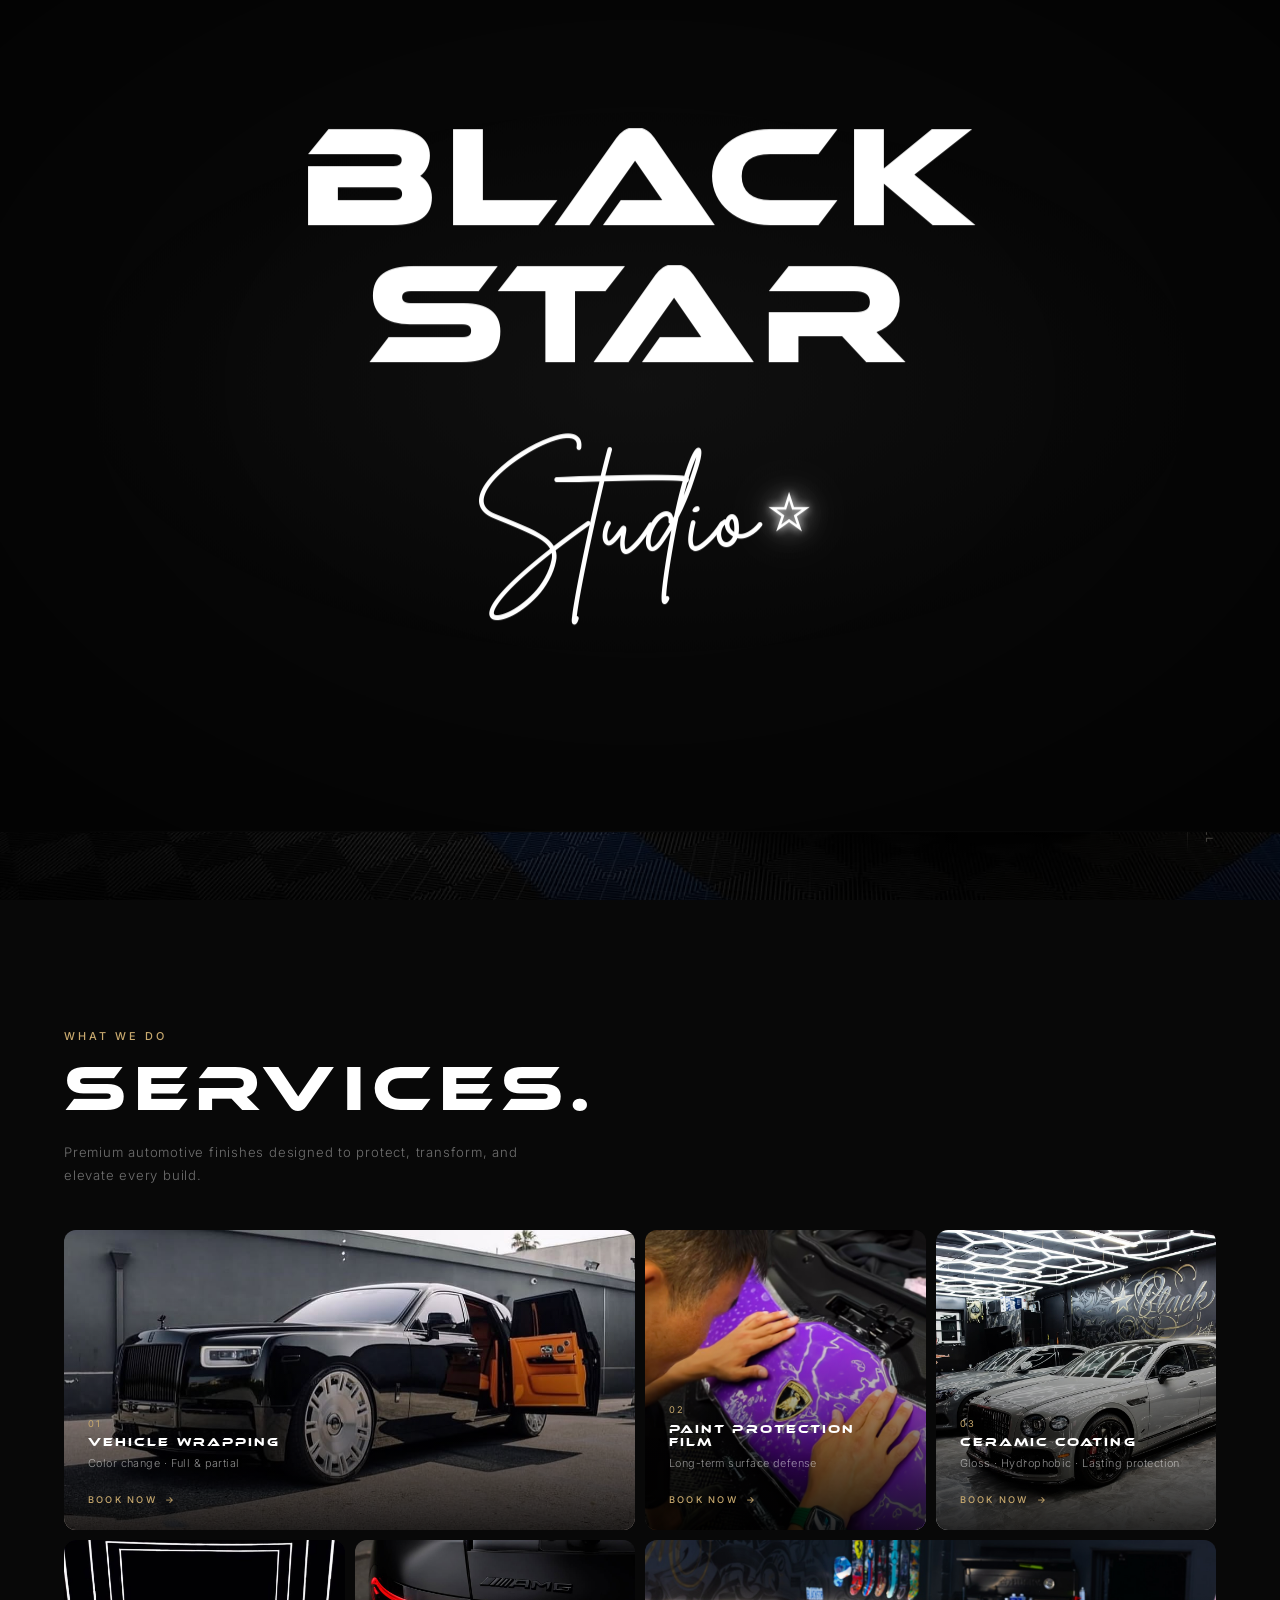
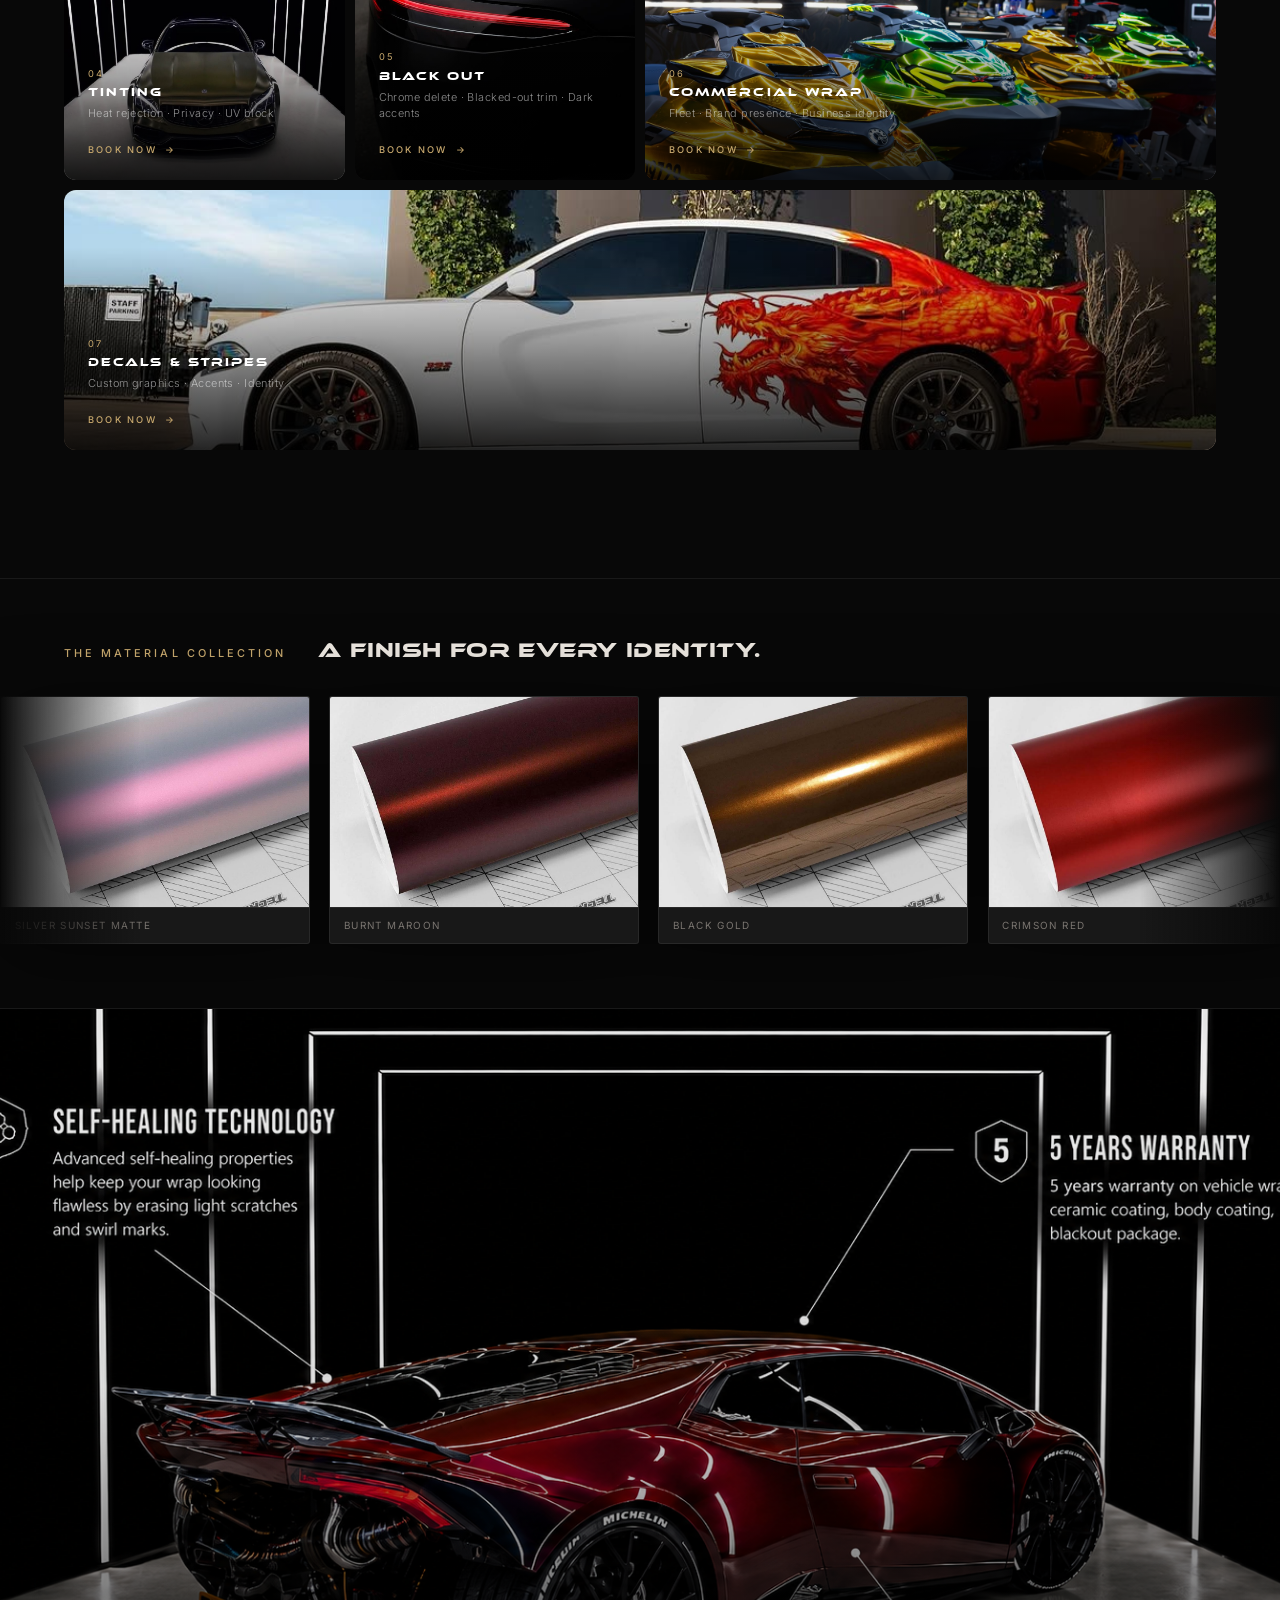
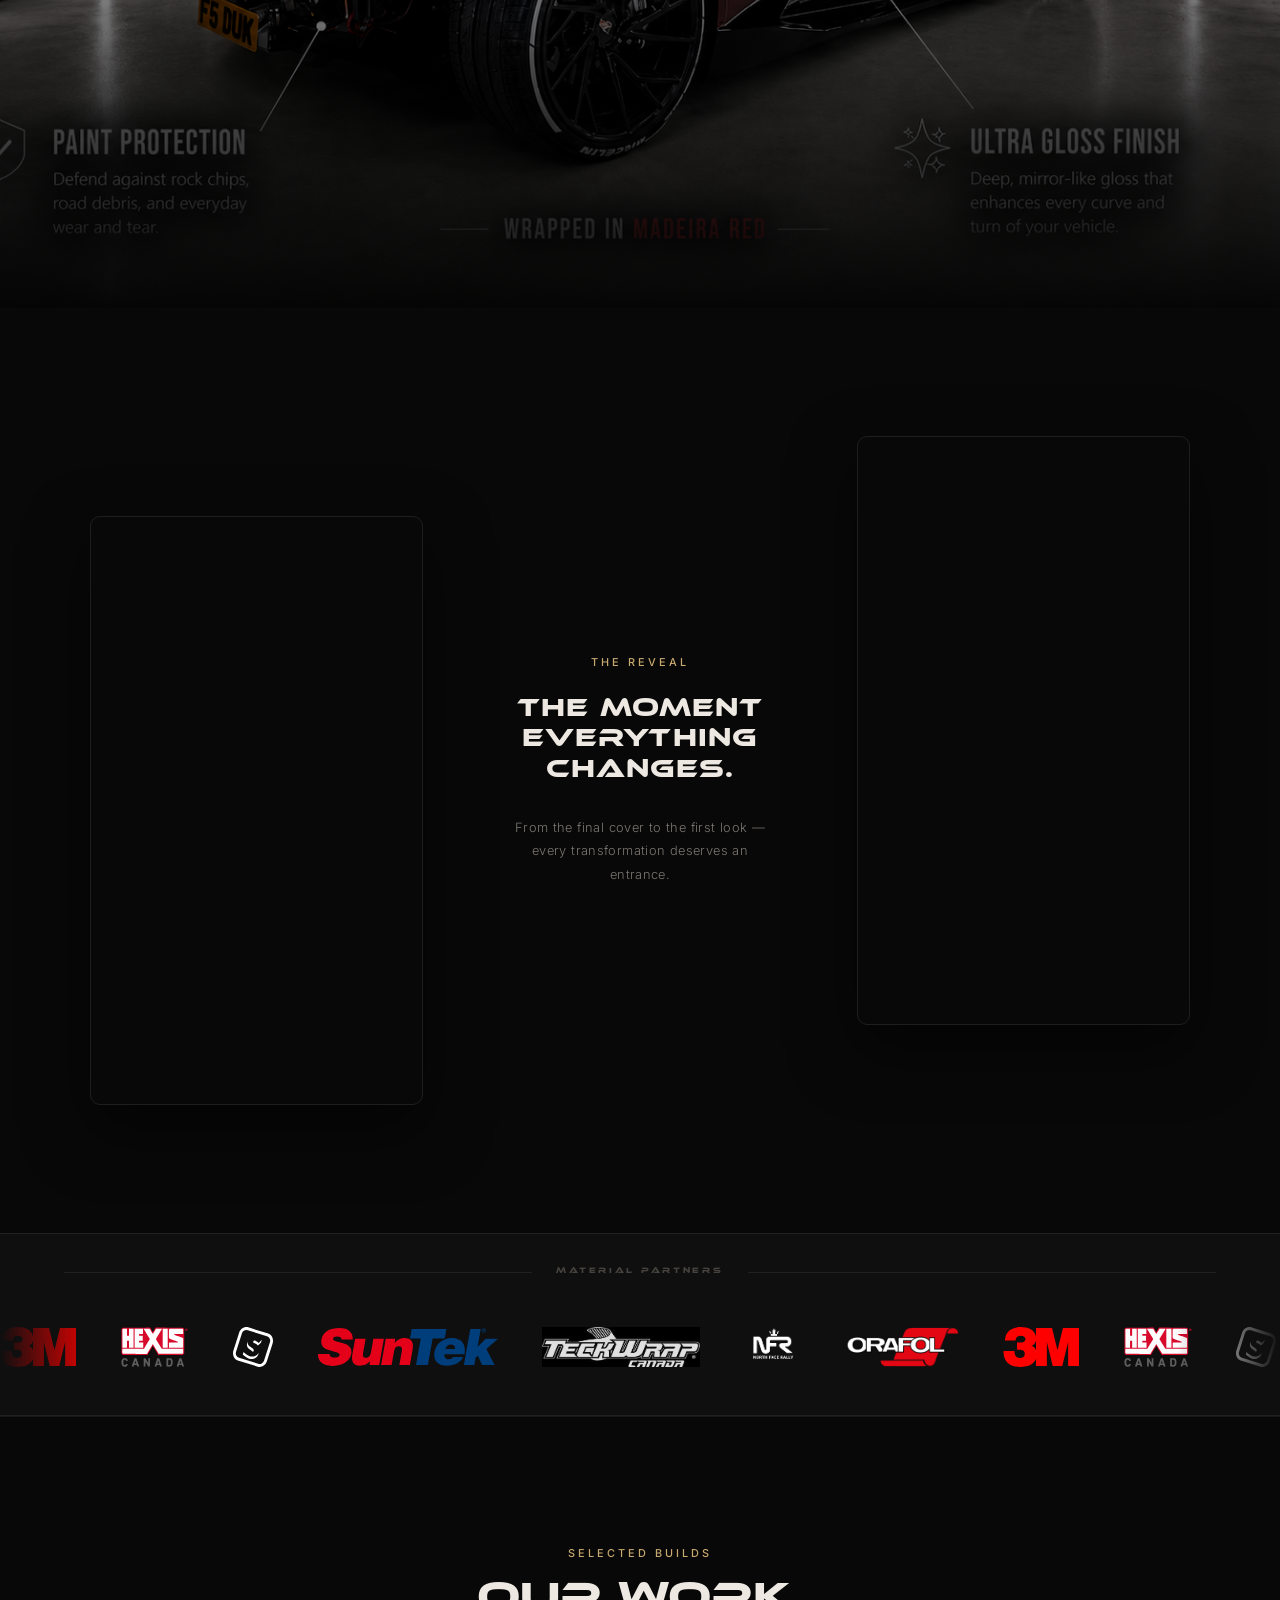
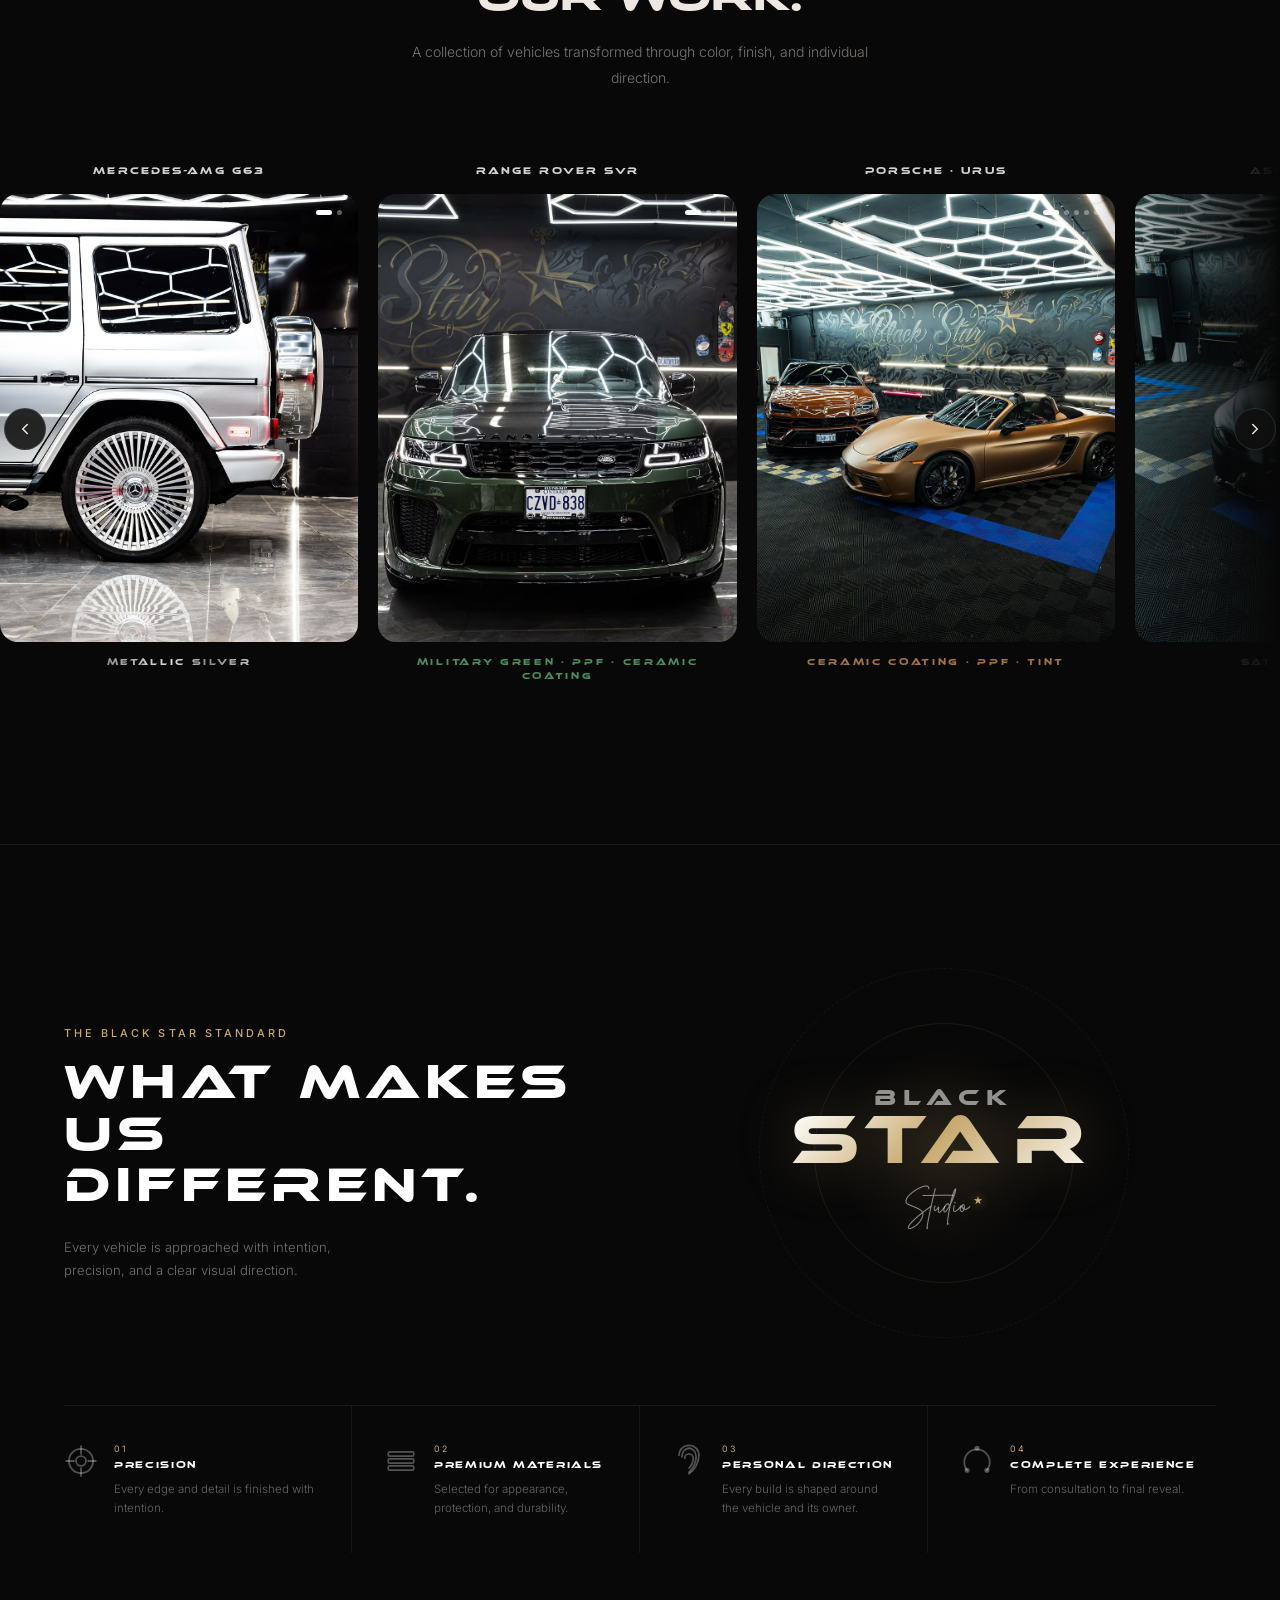
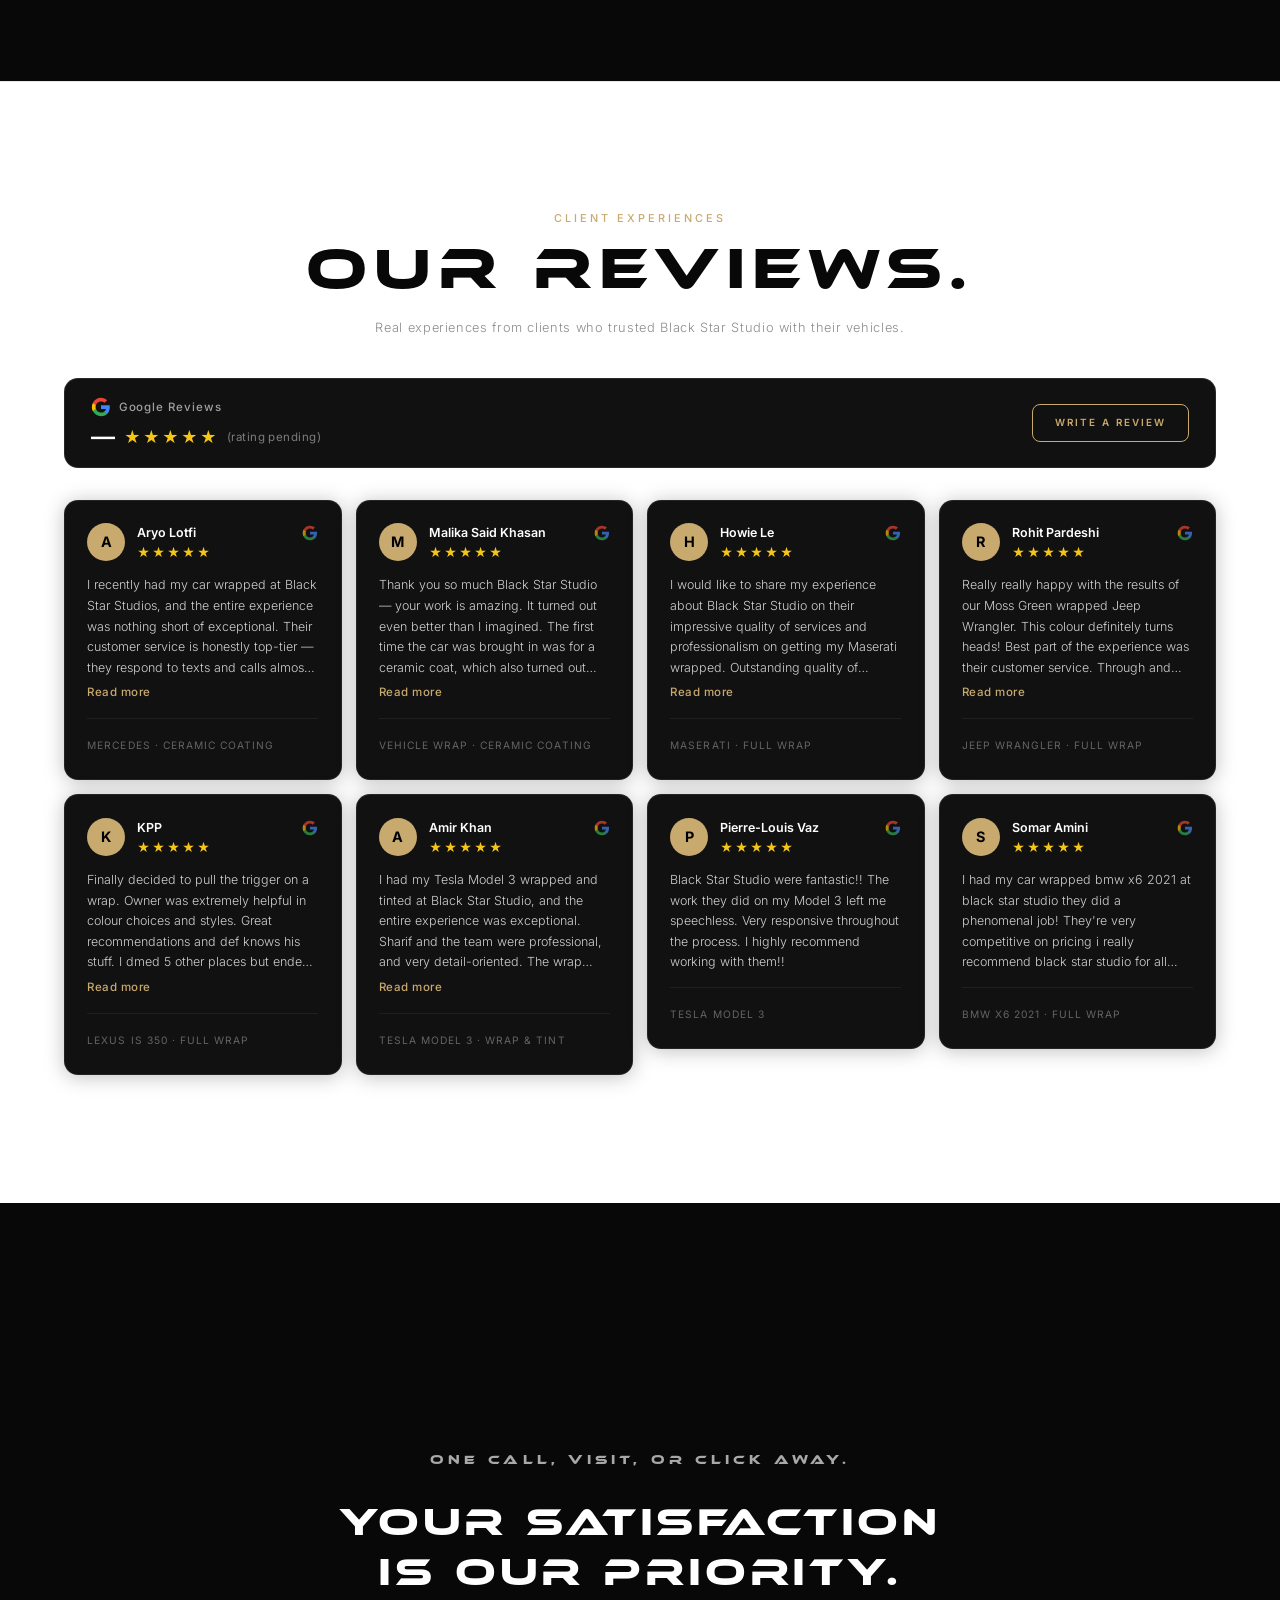
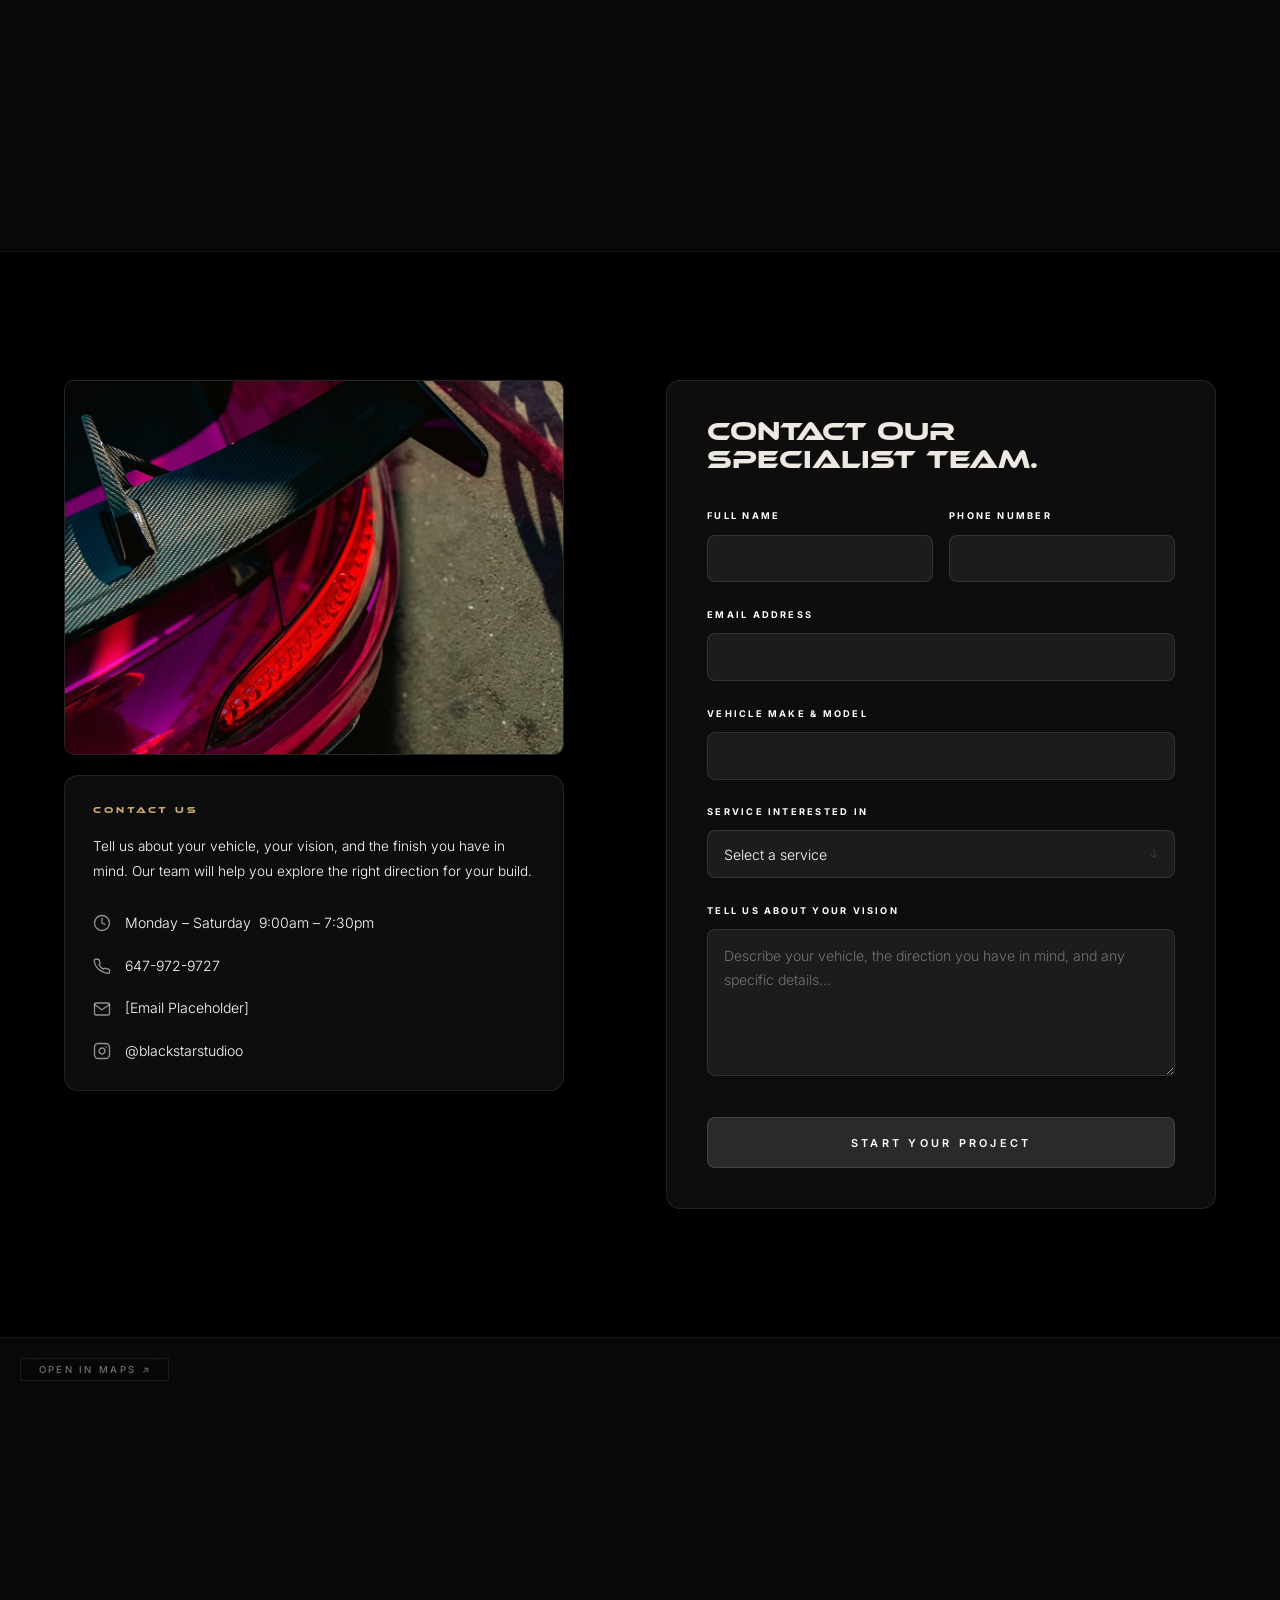
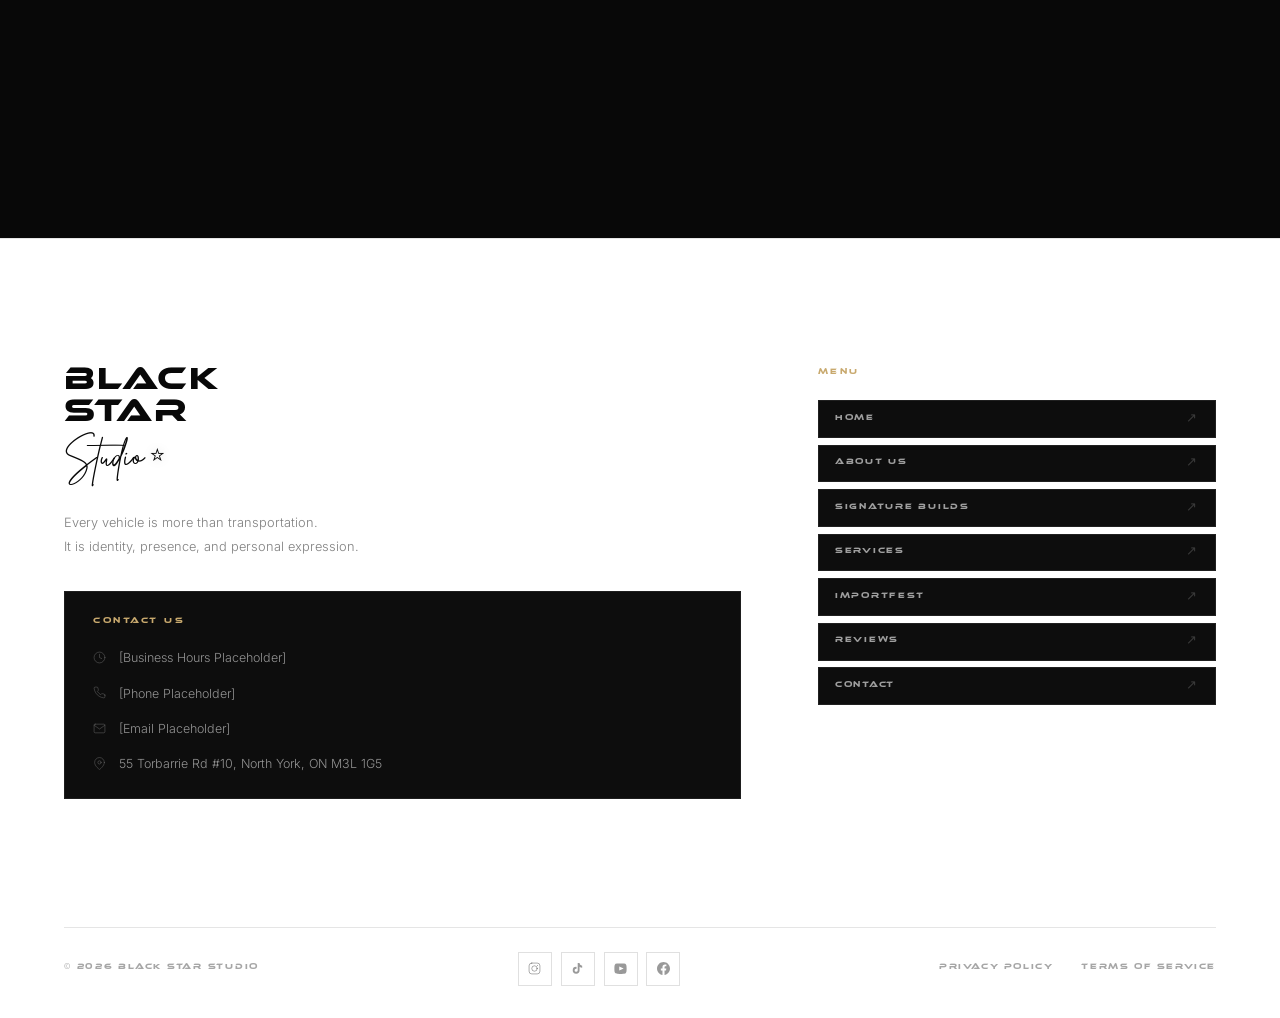
==== commit 72afee01: "fianl update" ====
--- a/index.html
+++ b/index.html
@@ -209,7 +209,7 @@
       <!-- Left video — sits slightly lower -->
       <div class="reveal__col reveal__col--left">
         <div class="reveal__video-wrap">
-          <video class="reveal__video" autoplay muted loop playsinline webkit-playsinline preload="metadata">
+          <video class="reveal__video" autoplay muted loop playsinline webkit-playsinline preload="metadata" disablepictureinpicture>
             <source src="video(1).mp4" type="video/mp4">
           </video>
         </div>
@@ -227,7 +227,7 @@
       <!-- Right video — sits slightly higher -->
       <div class="reveal__col reveal__col--right">
         <div class="reveal__video-wrap">
-          <video class="reveal__video" autoplay muted loop playsinline webkit-playsinline preload="metadata">
+          <video class="reveal__video" autoplay muted loop playsinline webkit-playsinline preload="metadata" disablepictureinpicture>
             <source src="video(2).mp4" type="video/mp4">
           </video>
         </div>
@@ -584,46 +584,6 @@
   </section>
 
 
-
-
-  <!-- ======================================================
-       SECTION 11 — WHY CHOOSE BLACK STAR
-  ====================================================== -->
-  <section class="why-bss" id="why-bss">
-    <div class="why-bss__inner">
-
-      <div class="why-bss__visual">
-        <div class="why-bss__img-wrap">
-          <img src="whyblackstar.jpg" alt="Black Star Studio craftsmanship">
-        </div>
-      </div>
-
-      <div class="why-bss__content">
-        <p class="section-label">Why Black Star</p>
-        <h2 class="why-bss__heading">Your Vehicle Deserves More Than a Standard Finish.</h2>
-        <p class="why-bss__intro">We combine visual direction, skilled installation, premium materials, and thoughtful service to create transformations built around the vehicle and its owner.</p>
-        <div class="why-bss__points">
-          <div class="why-bss__point">
-            <span class="why-bss__point-num">01</span>
-            <span class="why-bss__point-text">Personalized Consultation</span>
-          </div>
-          <div class="why-bss__point">
-            <span class="why-bss__point-num">02</span>
-            <span class="why-bss__point-text">Skilled Installation</span>
-          </div>
-          <div class="why-bss__point">
-            <span class="why-bss__point-num">03</span>
-            <span class="why-bss__point-text">Premium Finish Options</span>
-          </div>
-          <div class="why-bss__point">
-            <span class="why-bss__point-num">04</span>
-            <span class="why-bss__point-text">Aftercare Guidance</span>
-          </div>
-        </div>
-      </div>
-
-    </div>
-  </section>
 
 
   <!-- ======================================================
@@ -711,48 +671,9 @@
             <a href="#builds" class="footer__nav-btn"><span>SIGNATURE BUILDS</span><span class="footer__nav-btn-arrow" aria-hidden="true">&#8599;</span></a>
             <a href="#services" class="footer__nav-btn"><span>SERVICES</span><span class="footer__nav-btn-arrow" aria-hidden="true">&#8599;</span></a>
             <a href="#" class="footer__nav-btn"><span>IMPORTFEST</span><span class="footer__nav-btn-arrow" aria-hidden="true">&#8599;</span></a>
+            <a href="#reviews" class="footer__nav-btn"><span>REVIEWS</span><span class="footer__nav-btn-arrow" aria-hidden="true">&#8599;</span></a>
             <a href="#contact" class="footer__nav-btn"><span>CONTACT</span><span class="footer__nav-btn-arrow" aria-hidden="true">&#8599;</span></a>
           </nav>
-        </div>
-
-        <!-- RIGHT: Services -->
-        <div class="footer__col footer__col--services">
-          <p class="footer__col-heading">SERVICES</p>
-          <div class="footer__service-list">
-
-            <div class="footer__service-item">
-              <button class="footer__service-btn" aria-expanded="false">
-                <span>VEHICLE WRAPS</span>
-                <span class="footer__service-plus" aria-hidden="true">+</span>
-              </button>
-              <div class="footer__service-desc">Full and partial colour change wraps using premium cast and calendered vinyl films.</div>
-            </div>
-
-            <div class="footer__service-item">
-              <button class="footer__service-btn" aria-expanded="false">
-                <span>PAINT PROTECTION</span>
-                <span class="footer__service-plus" aria-hidden="true">+</span>
-              </button>
-              <div class="footer__service-desc">PPF installations that shield your paint from chips, scratches, and UV degradation.</div>
-            </div>
-
-            <div class="footer__service-item">
-              <button class="footer__service-btn" aria-expanded="false">
-                <span>CERAMIC COATING</span>
-                <span class="footer__service-plus" aria-hidden="true">+</span>
-              </button>
-              <div class="footer__service-desc">Professional-grade ceramic coatings for long-term hydrophobic gloss protection.</div>
-            </div>
-
-            <div class="footer__service-item">
-              <button class="footer__service-btn" aria-expanded="false">
-                <span>CUSTOM STYLING</span>
-                <span class="footer__service-plus" aria-hidden="true">+</span>
-              </button>
-              <div class="footer__service-desc">Bespoke design work — from concept to execution — built around your vehicle.</div>
-            </div>
-
-          </div>
         </div>
 
       </div><!-- /footer__columns -->
--- a/css/main.css
+++ b/css/main.css
@@ -482,7 +482,7 @@
 .materials__track {
   display: flex;
   will-change: transform;
-  animation: matScroll 10s linear infinite;
+  animation: matScroll 5s linear infinite;
   cursor: grab;
 }
 
@@ -737,16 +737,17 @@
   object-position: center 55%;
 }
 
-/* Subtle bottom gradient — only enough to keep text readable */
+/* Bottom gradient — fades image into the dark section below */
 .finish-tech__frame::after {
   content: '';
   position: absolute;
   inset: 0;
   background: linear-gradient(
     to bottom,
-    rgba(0, 0, 0, 0.08) 0%,
-    rgba(0, 0, 0, 0.10) 50%,
-    rgba(0, 0, 0, 0.62) 100%
+    rgba(0, 0, 0, 0.05) 0%,
+    rgba(0, 0, 0, 0.12) 42%,
+    rgba(0, 0, 0, 0.72) 78%,
+    rgba(0, 0, 0, 0.95) 100%
   );
   pointer-events: none;
 }
@@ -812,6 +813,21 @@
     height: auto;
     min-height: 0;
     overflow: visible;
+    position: relative;
+  }
+
+  /* Fade-to-black at the bottom of the Lamborghini image on mobile */
+  .finish-tech::after {
+    content: '';
+    display: block;
+    position: absolute;
+    bottom: 0;
+    left: 0;
+    right: 0;
+    height: 80px;
+    background: linear-gradient(to bottom, transparent, var(--black));
+    pointer-events: none;
+    z-index: 1;
   }
 
   /* Break out of absolute positioning */
@@ -1014,21 +1030,32 @@
 
 /* ── Mobile: stacked column ─────────────────────────────── */
 @media (max-width: 768px) {
+  .svc-showcase {
+    overflow-x: clip;
+  }
+
   .svc-showcase__grid {
-    grid-template-columns: 1fr;
-    grid-template-rows: none;
-  }
-
-  .svc-card:nth-child(1),
-  .svc-card:nth-child(2),
-  .svc-card:nth-child(3),
-  .svc-card:nth-child(4),
-  .svc-card:nth-child(5),
-  .svc-card:nth-child(6) {
-    grid-column: auto;
-    grid-row: auto;
-    aspect-ratio: 16 / 9;
-  }
+    display: flex;
+    flex-direction: column;
+    gap: 12px;
+    height: auto;
+  }
+
+  /* All cards: full-width fixed height, clear any desktop grid props */
+  .svc-card {
+    height: 260px;
+    width: 100%;
+    flex: none;
+    aspect-ratio: unset;
+    border-radius: 10px;
+  }
+
+  /* Hide Black Out on mobile */
+  .svc-card:nth-child(5) { display: none; }
+
+  /* Decals & Stripes (7th) before Commercial Wrap (6th) */
+  .svc-card:nth-child(6) { order: 6; }
+  .svc-card:nth-child(7) { order: 5; }
 }
 
 
@@ -2055,6 +2082,10 @@
 
 /* ── Mobile: horizontal swipe ────────────────────────────── */
 @media (max-width: 768px) {
+  .gr-reviews {
+    overflow-x: clip;
+  }
+
   .gr-summary {
     flex-direction: column;
     align-items: flex-start;
@@ -2657,11 +2688,11 @@
   margin: 0 auto;
 }
 
-/* ---- Three-column layout --------------------------------- */
+/* ---- Two-column layout ----------------------------------- */
 .footer__columns {
   display: grid;
-  grid-template-columns: 1.7fr 1fr 1fr;
-  gap: clamp(3rem, 5vw, 5rem);
+  grid-template-columns: 1.7fr 1fr;
+  gap: clamp(3rem, 6vw, 7rem);
   padding-bottom: var(--space-xl);
 }
 
@@ -3120,6 +3151,20 @@
   padding: var(--space-xl) var(--gutter);
   background: var(--black);
   overflow: hidden;
+  position: relative;
+}
+
+/* Gradient lip blending from finish-tech into reveal */
+.reveal::before {
+  content: '';
+  position: absolute;
+  top: 0;
+  left: 0;
+  right: 0;
+  height: 5rem;
+  background: linear-gradient(to bottom, var(--black) 0%, transparent 100%);
+  pointer-events: none;
+  z-index: 2;
 }
 
 .reveal__grid {
@@ -3344,6 +3389,7 @@
   .reveal__video-wrap { width: 100%; }
 
   /* ── Difference ─────────────────────────────────────────── */
+  .diff-new__visual { overflow: hidden; }
 
   /* ── Why BSS ─────────────────────────────────────────────── */
   .why-bss__img-wrap {
@@ -3382,8 +3428,8 @@
   .gmap__open-btn { opacity: 1; }
 
   /* ── Footer ──────────────────────────────────────────────── */
-  .footer__columns    { grid-template-columns: 1fr 1fr; }
-  .footer__col--brand { grid-column: 1 / -1; }
+  .footer__columns    { grid-template-columns: 1fr; }
+  .footer__col--brand { grid-column: auto; }
   .footer__bottom     { gap: 1.25rem; }
 }
 
@@ -3412,9 +3458,7 @@
   /* Contact form */
   .contact__form-wrap { padding: 1.25rem; }
 
-  /* Footer — fully stacked */
-  .footer__columns    { grid-template-columns: 1fr; }
-  .footer__col--brand { grid-column: auto; }
+  /* Footer — single column retained from 768px */
   .footer__bottom     {
     flex-direction: column;
     align-items: center;
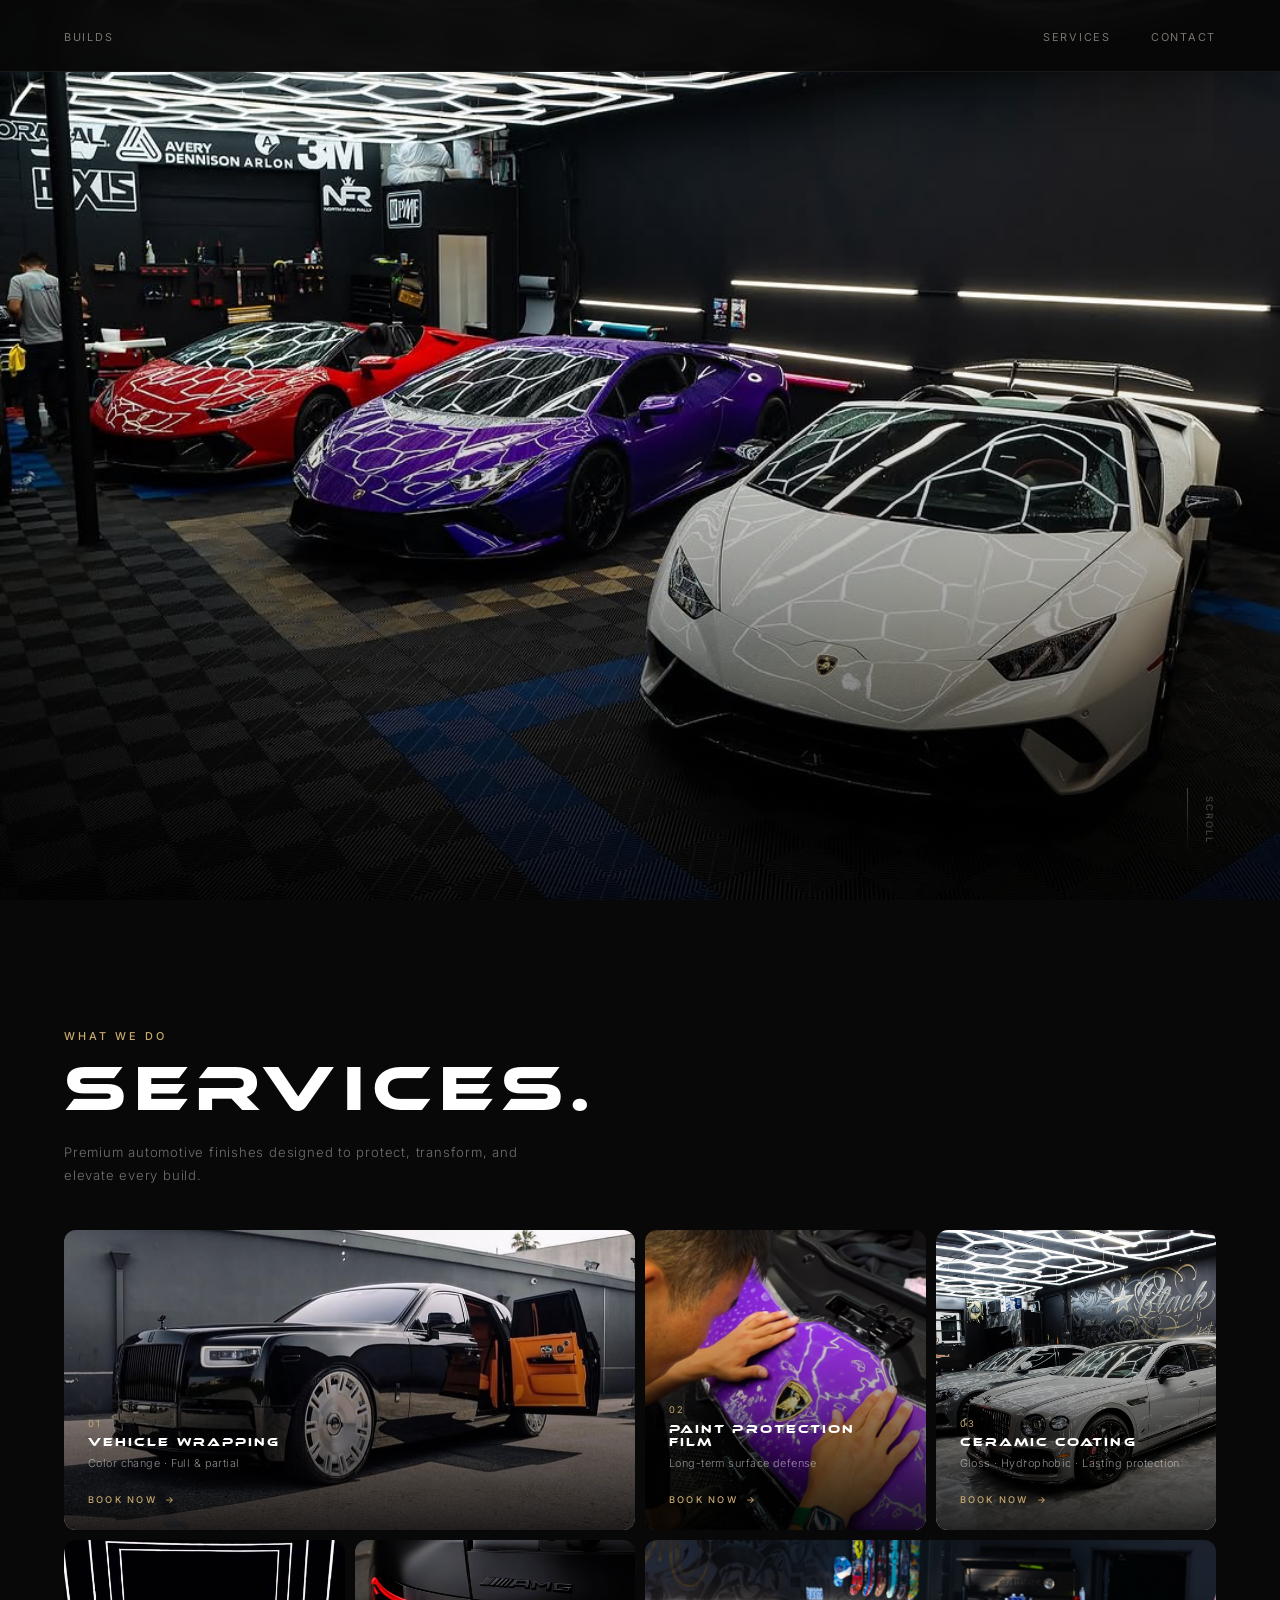
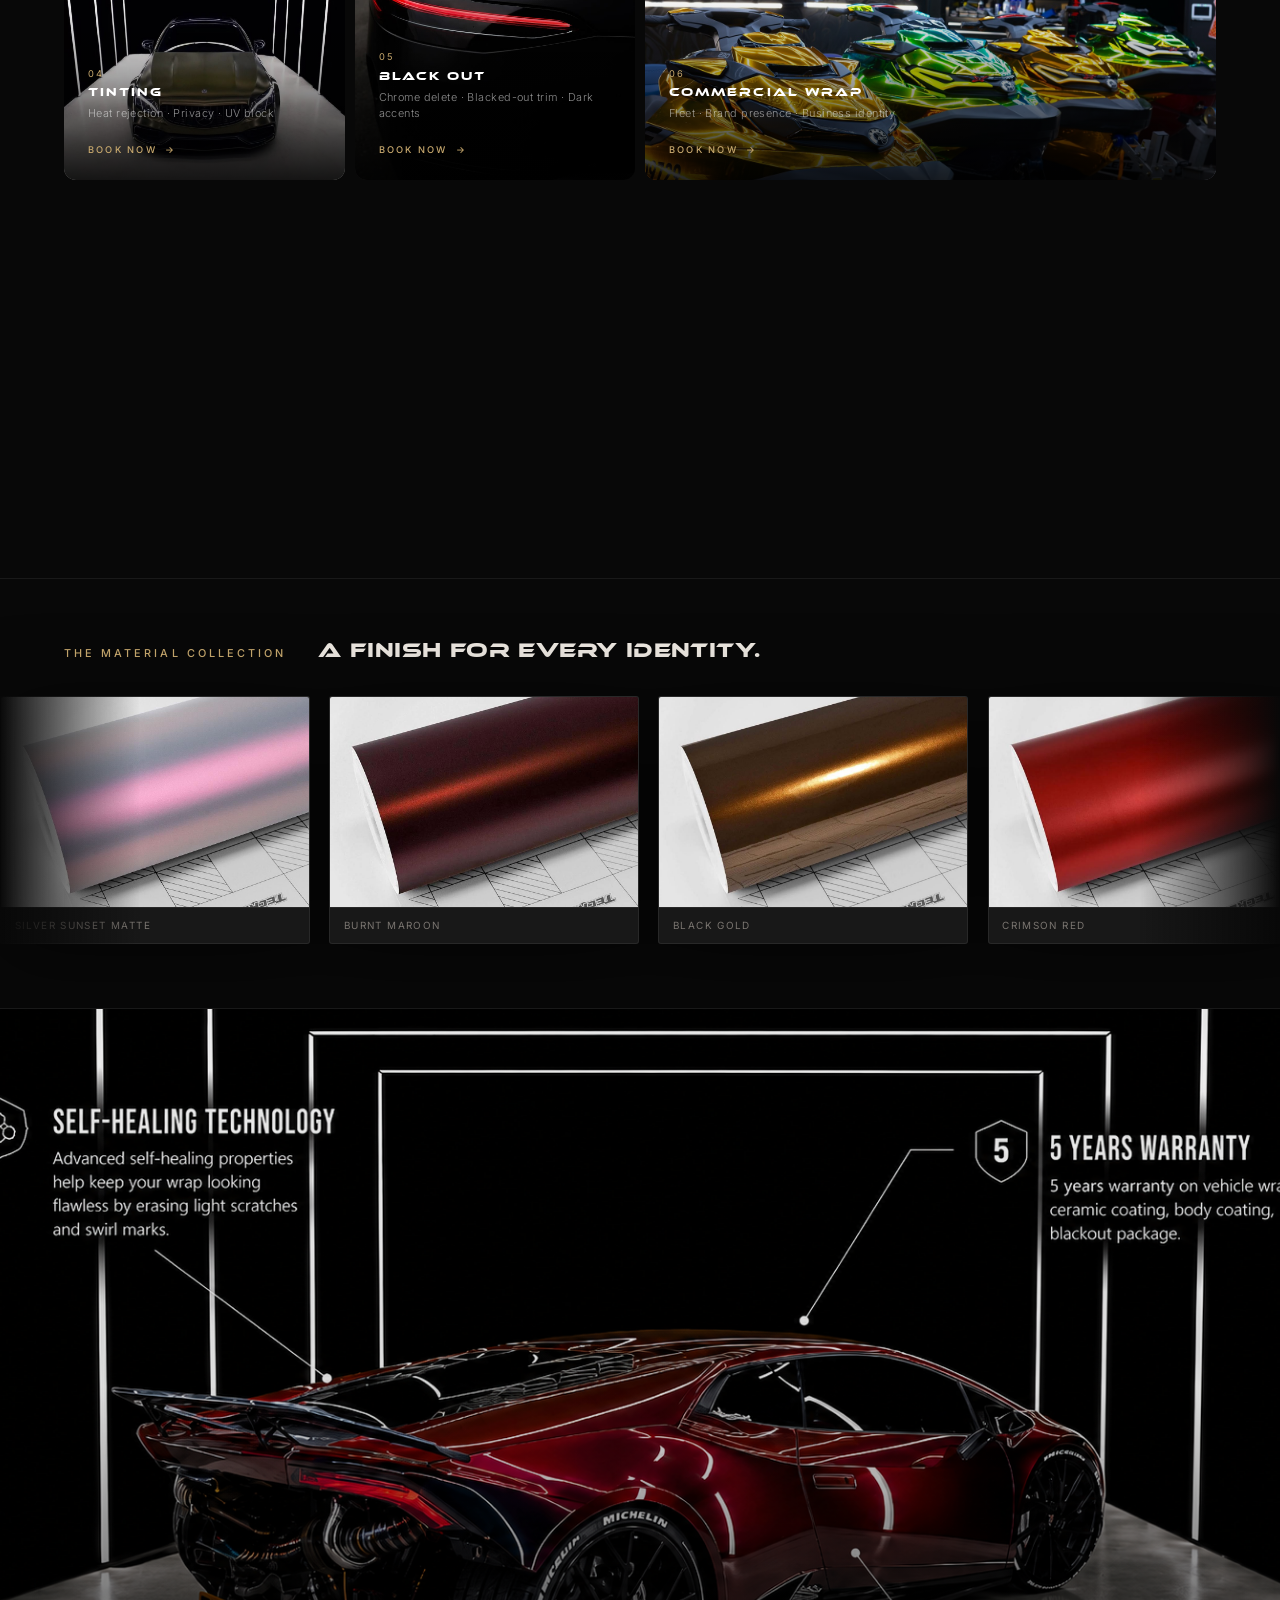
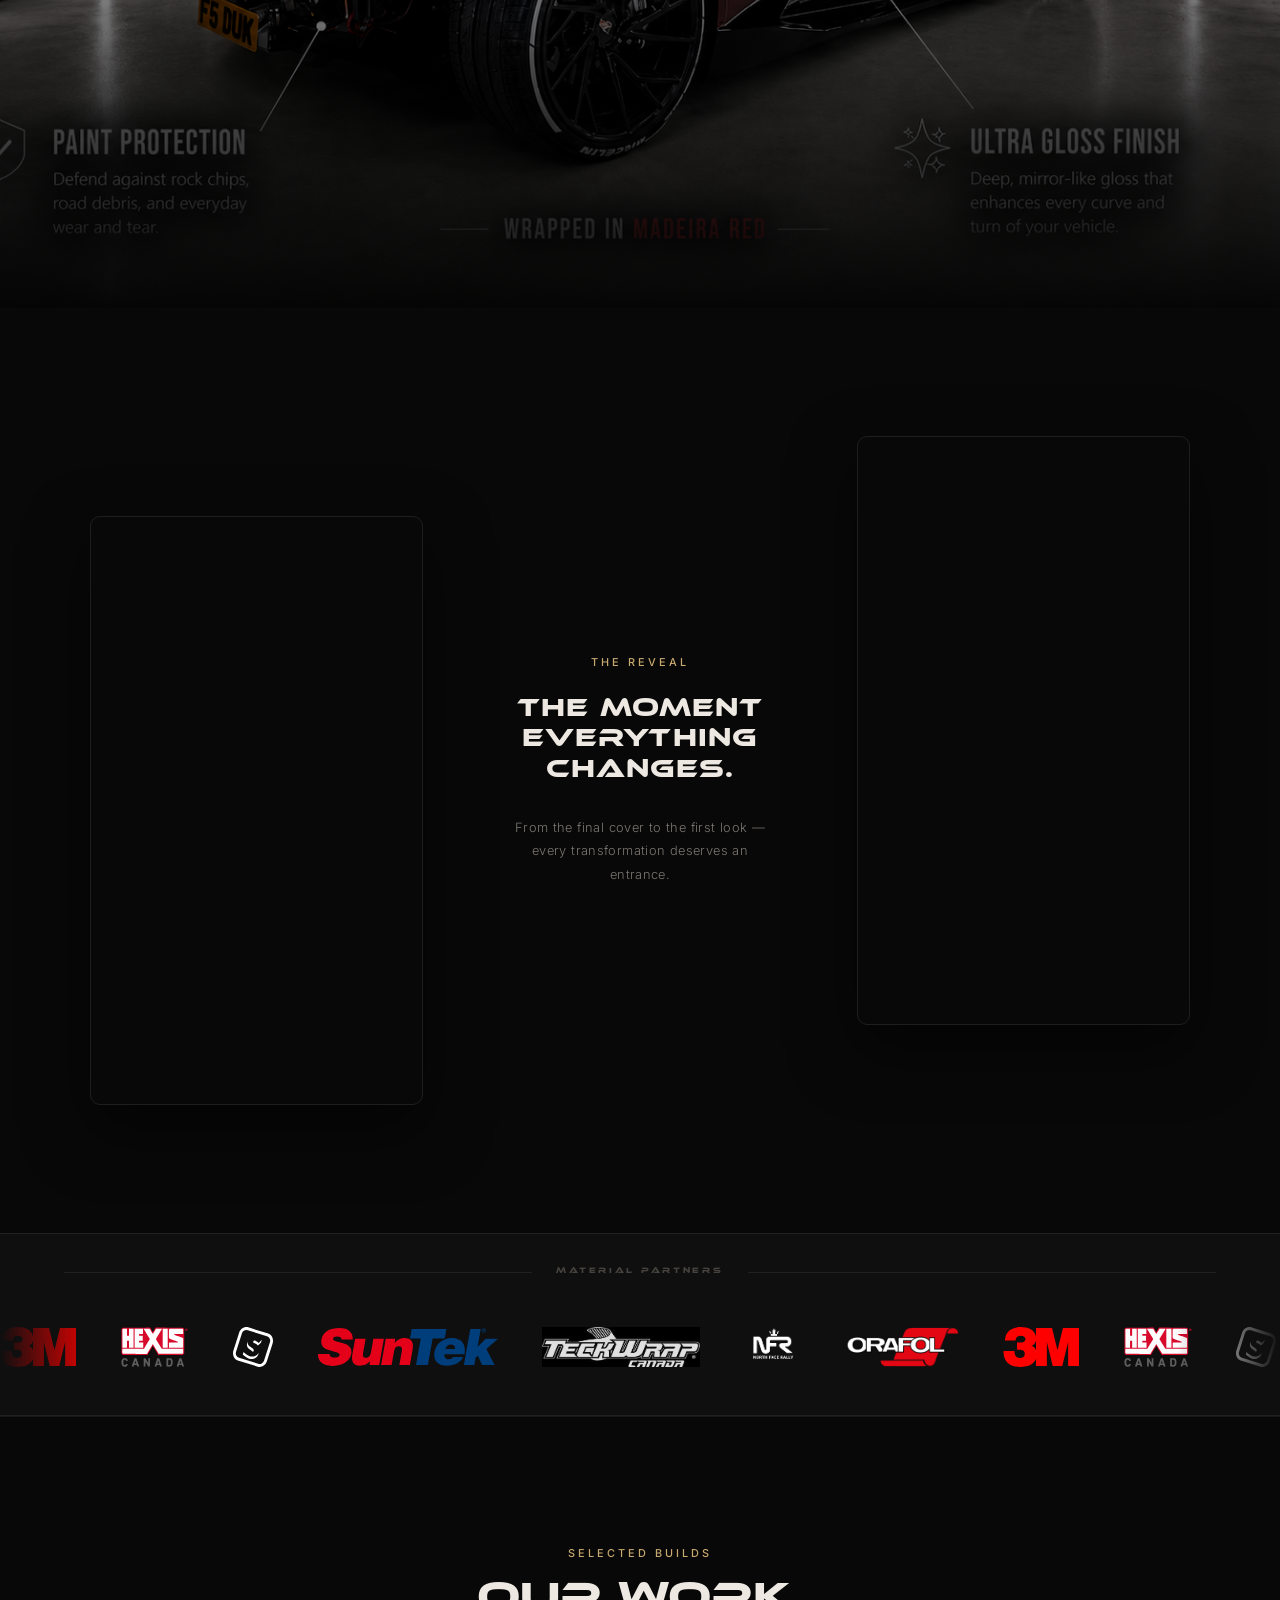
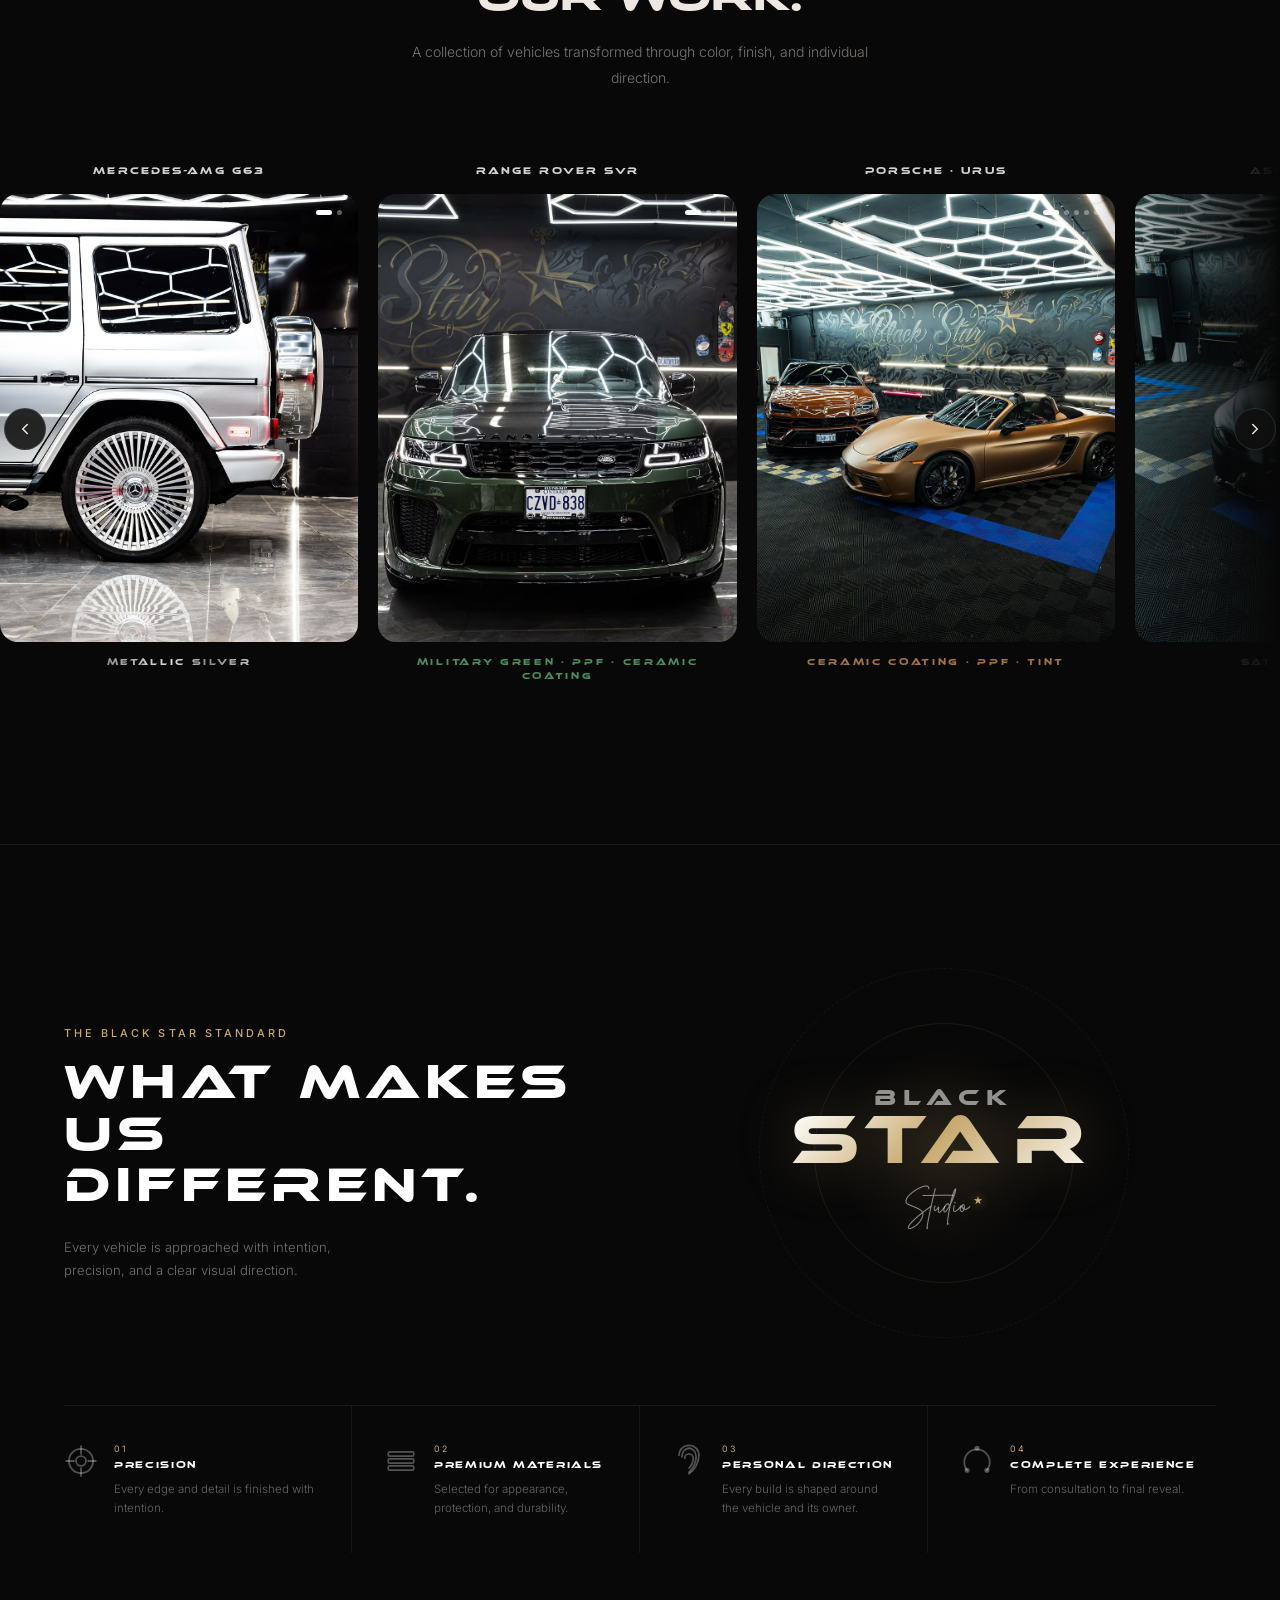
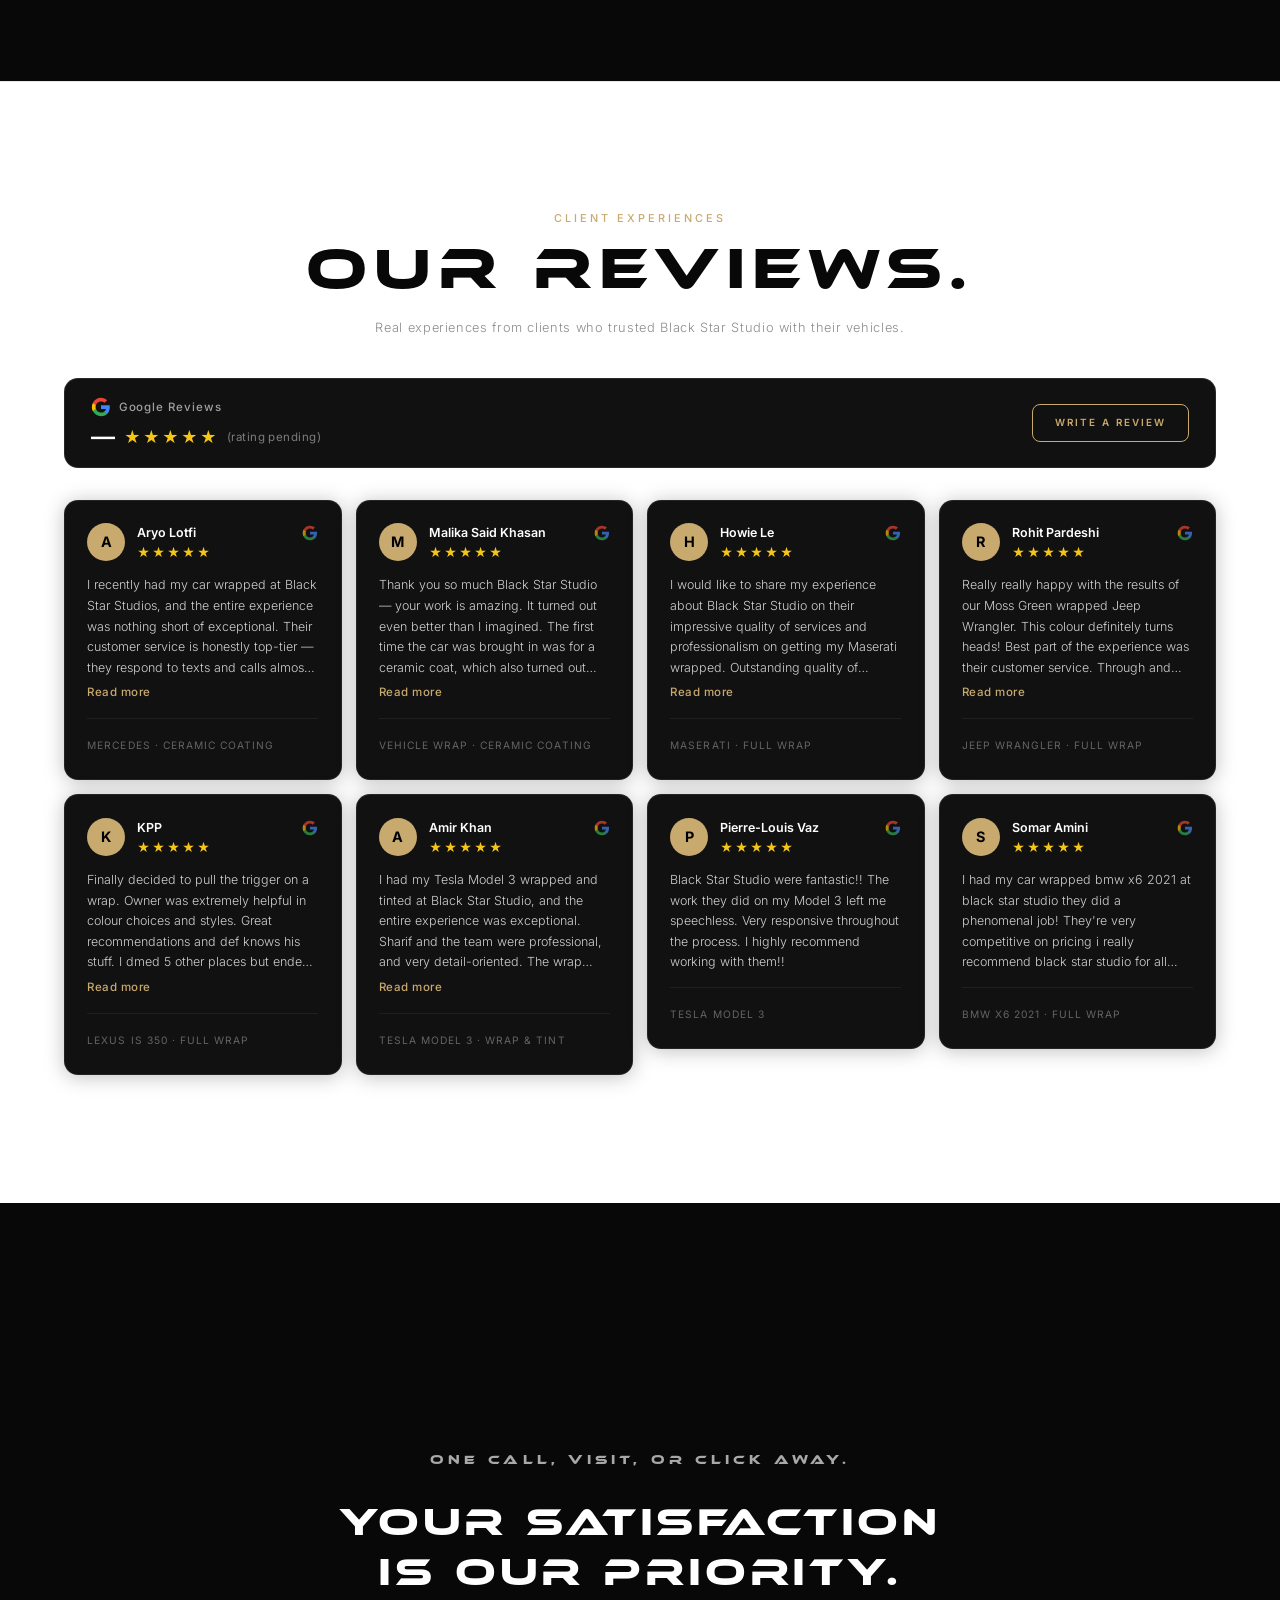
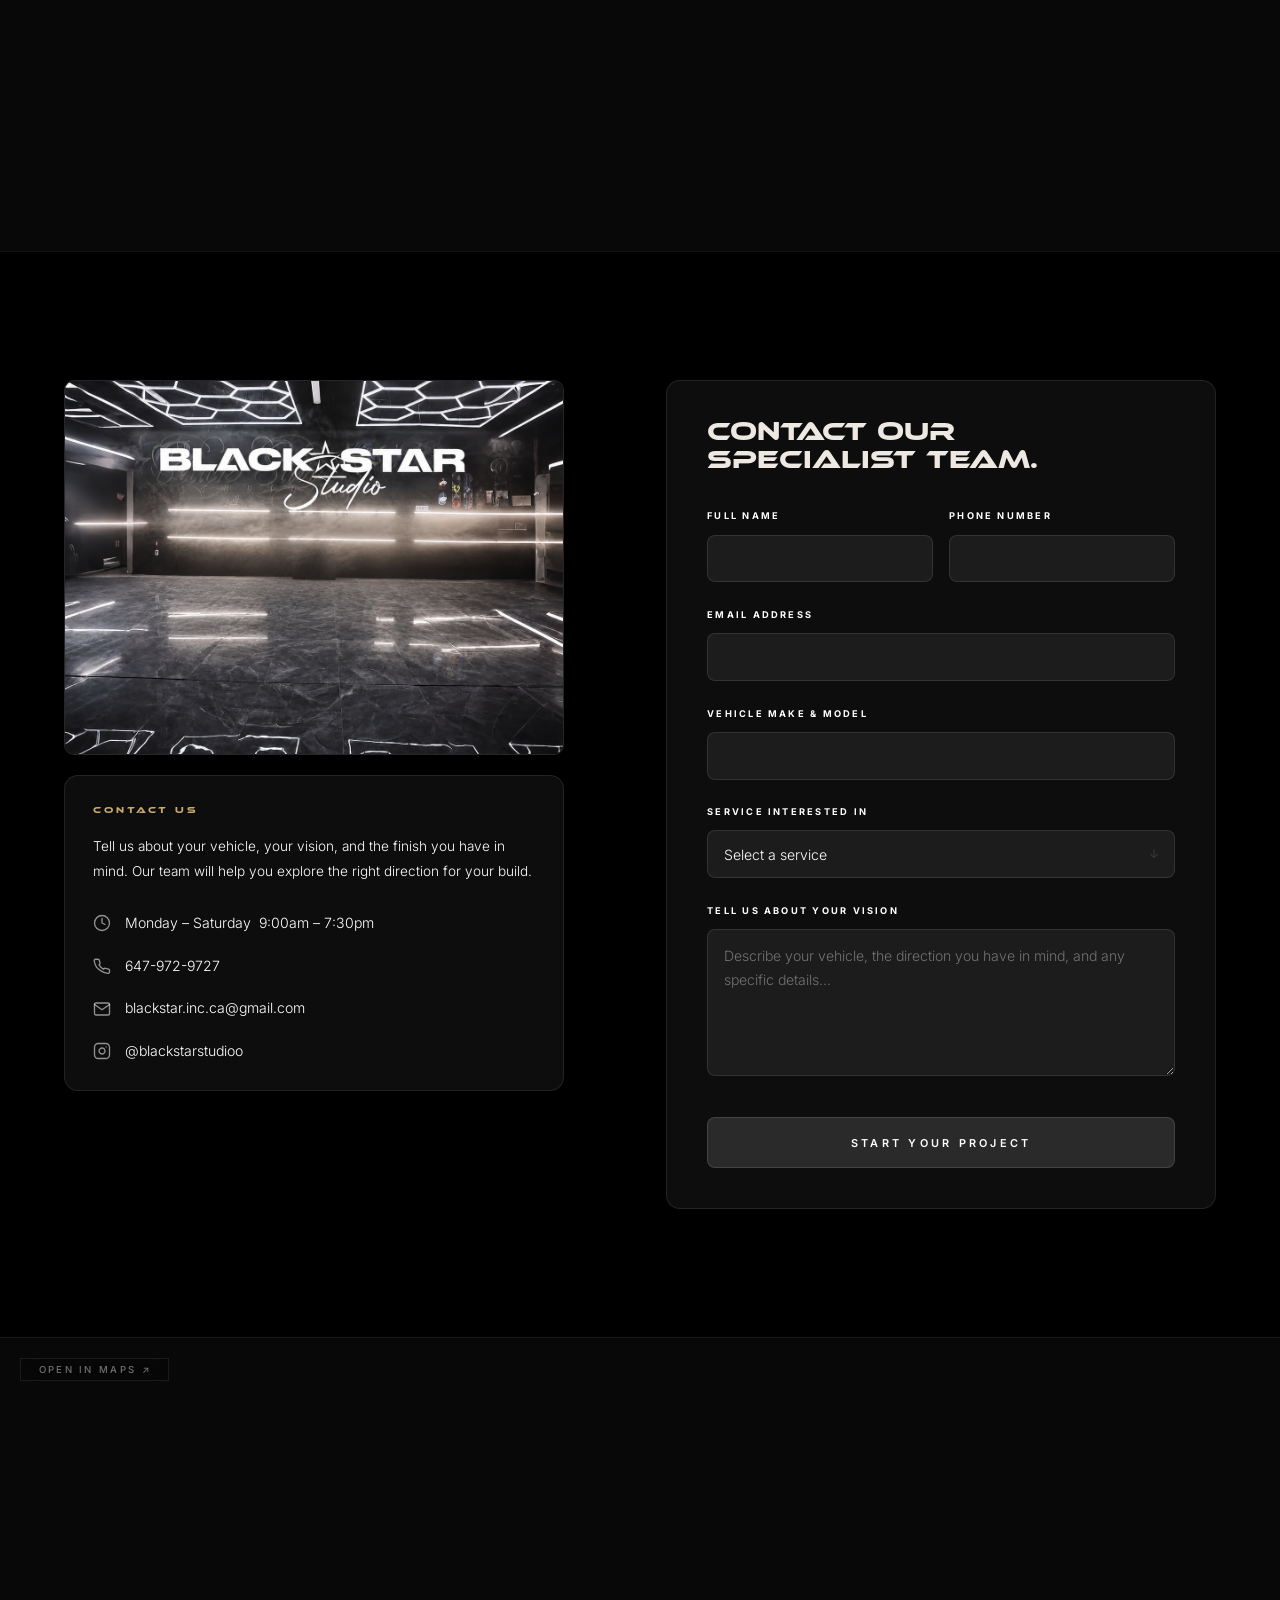
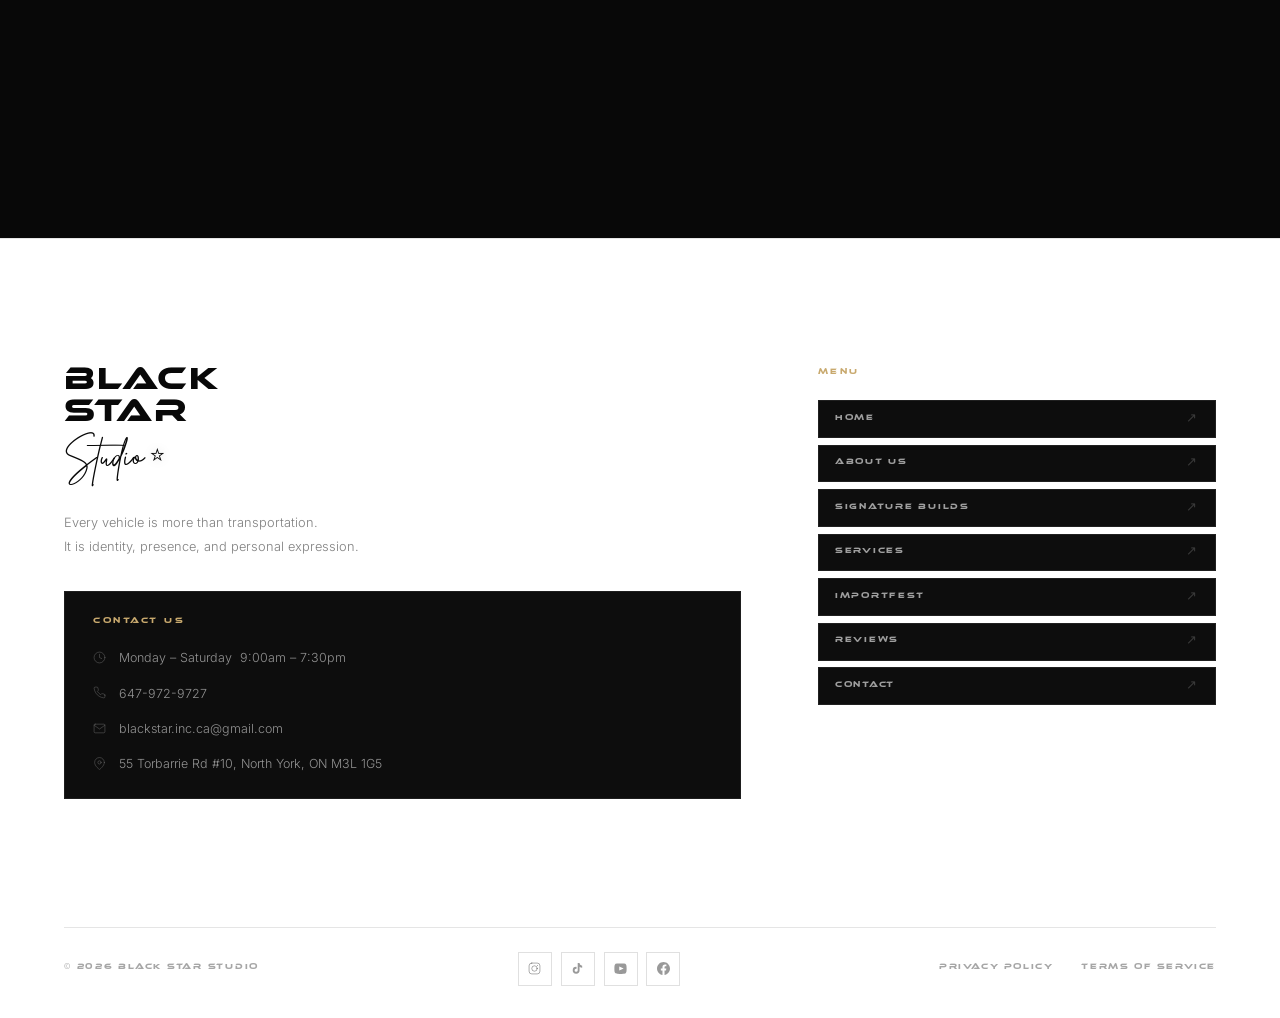
==== commit dc906ace: "project is done" ====
--- a/index.html
+++ b/index.html
@@ -485,7 +485,7 @@
       <!-- LEFT: photo card + info box -->
       <div class="contact__info">
         <div class="contact__photo">
-          <img src="Contact.jpg" alt="Black Star Studio build" class="contact__photo-img">
+          <img src="ChatGPT Image Jun 12, 2026, 12_55_19 PM.png" alt="Black Star Studio build" class="contact__photo-img">
         </div>
         <div class="contact__info-box">
           <p class="contact__info-heading">CONTACT US</p>
@@ -506,11 +506,11 @@
               <span class="contact__detail-value">647-972-9727</span>
             </a>
 
-            <a href="mailto:placeholder@blackstarstudio.com" class="contact__detail">
+            <a href="mailto:blackstar.inc.ca@gmail.com" class="contact__detail">
               <span class="contact__detail-icon" aria-hidden="true">
                 <svg xmlns="http://www.w3.org/2000/svg" viewBox="0 0 24 24" fill="none" stroke="currentColor" stroke-width="1.8" stroke-linecap="round" stroke-linejoin="round"><path d="M4 4h16c1.1 0 2 .9 2 2v12c0 1.1-.9 2-2 2H4c-1.1 0-2-.9-2-2V6c0-1.1.9-2 2-2z"/><polyline points="22,6 12,13 2,6"/></svg>
               </span>
-              <span class="contact__detail-value">[Email Placeholder]</span>
+              <span class="contact__detail-value">blackstar.inc.ca@gmail.com</span>
             </a>
 
             <a href="https://instagram.com/blackstarstudioo" target="_blank" rel="noopener noreferrer" class="contact__detail">
@@ -643,15 +643,15 @@
             <ul class="footer__contact-list">
               <li class="footer__contact-item">
                 <span class="footer__contact-icon" aria-hidden="true"><svg viewBox="0 0 24 24" fill="none" stroke="currentColor" stroke-width="1.5" stroke-linecap="round"><circle cx="12" cy="12" r="10"/><polyline points="12 6 12 12 16 14"/></svg></span>
-                <span>[Business Hours Placeholder]</span>
+                <span>Monday – Saturday&nbsp;&nbsp;9:00am – 7:30pm</span>
               </li>
               <li class="footer__contact-item">
                 <span class="footer__contact-icon" aria-hidden="true"><svg viewBox="0 0 24 24" fill="none" stroke="currentColor" stroke-width="1.5" stroke-linecap="round"><path d="M22 16.92v3a2 2 0 0 1-2.18 2 19.79 19.79 0 0 1-8.63-3.07 19.5 19.5 0 0 1-6-6 19.79 19.79 0 0 1-3.07-8.67A2 2 0 0 1 4.11 2h3a2 2 0 0 1 2 1.72c.127.96.361 1.903.7 2.81a2 2 0 0 1-.45 2.11L8.09 9.91a16 16 0 0 0 6 6l1.27-1.27a2 2 0 0 1 2.11-.45c.907.339 1.85.573 2.81.7A2 2 0 0 1 22 16.92z"/></svg></span>
-                <a href="tel:placeholder">[Phone Placeholder]</a>
+                <a href="tel:6479729727">647-972-9727</a>
               </li>
               <li class="footer__contact-item">
                 <span class="footer__contact-icon" aria-hidden="true"><svg viewBox="0 0 24 24" fill="none" stroke="currentColor" stroke-width="1.5" stroke-linecap="round"><path d="M4 4h16c1.1 0 2 .9 2 2v12c0 1.1-.9 2-2 2H4c-1.1 0-2-.9-2-2V6c0-1.1.9-2 2-2z"/><polyline points="22,6 12,13 2,6"/></svg></span>
-                <a href="mailto:placeholder@blackstarstudio.com">[Email Placeholder]</a>
+                <a href="mailto:blackstar.inc.ca@gmail.com">blackstar.inc.ca@gmail.com</a>
               </li>
               <li class="footer__contact-item">
                 <span class="footer__contact-icon" aria-hidden="true"><svg viewBox="0 0 24 24" fill="none" stroke="currentColor" stroke-width="1.5" stroke-linecap="round"><path d="M21 10c0 7-9 13-9 13s-9-6-9-13a9 9 0 0 1 18 0z"/><circle cx="12" cy="10" r="3"/></svg></span>
--- a/css/intro.css
+++ b/css/intro.css
@@ -96,6 +96,14 @@
   text-transform: uppercase;
 }
 
+/* STAR — white-to-gold-to-white gradient (matches service page logo) */
+#iw-star {
+  background: linear-gradient(135deg, #ffffff 0%, #c8a96e 45%, #ffffff 100%);
+  -webkit-background-clip: text;
+  -webkit-text-fill-color: transparent;
+  background-clip: text;
+}
+
 
 /* Studio — Brittany Signature Script */
 .iw--script {
@@ -119,14 +127,14 @@
 .intro__star-icon {
   display: inline-block;
   font-size: clamp(1.6rem, 4vw, 3rem);
-  color: #ffffff;
+  color: #c8a96e;
   line-height: 1;
   margin-bottom: 0.2em;
-  /* Layered glow for a luminous, premium feel */
+  /* Gold layered glow — matches service page logo */
   filter:
-    drop-shadow(0 0 4px  rgba(255, 255, 255, 1.0))
-    drop-shadow(0 0 12px rgba(255, 255, 255, 0.55))
-    drop-shadow(0 0 28px rgba(255, 255, 255, 0.22));
+    drop-shadow(0 0 5px  rgba(200, 169, 110, 1.0))
+    drop-shadow(0 0 16px rgba(200, 169, 110, 0.6))
+    drop-shadow(0 0 36px rgba(200, 169, 110, 0.28));
   will-change: transform, opacity;
   /* Hidden initially — GSAP controls */
   opacity: 0;
